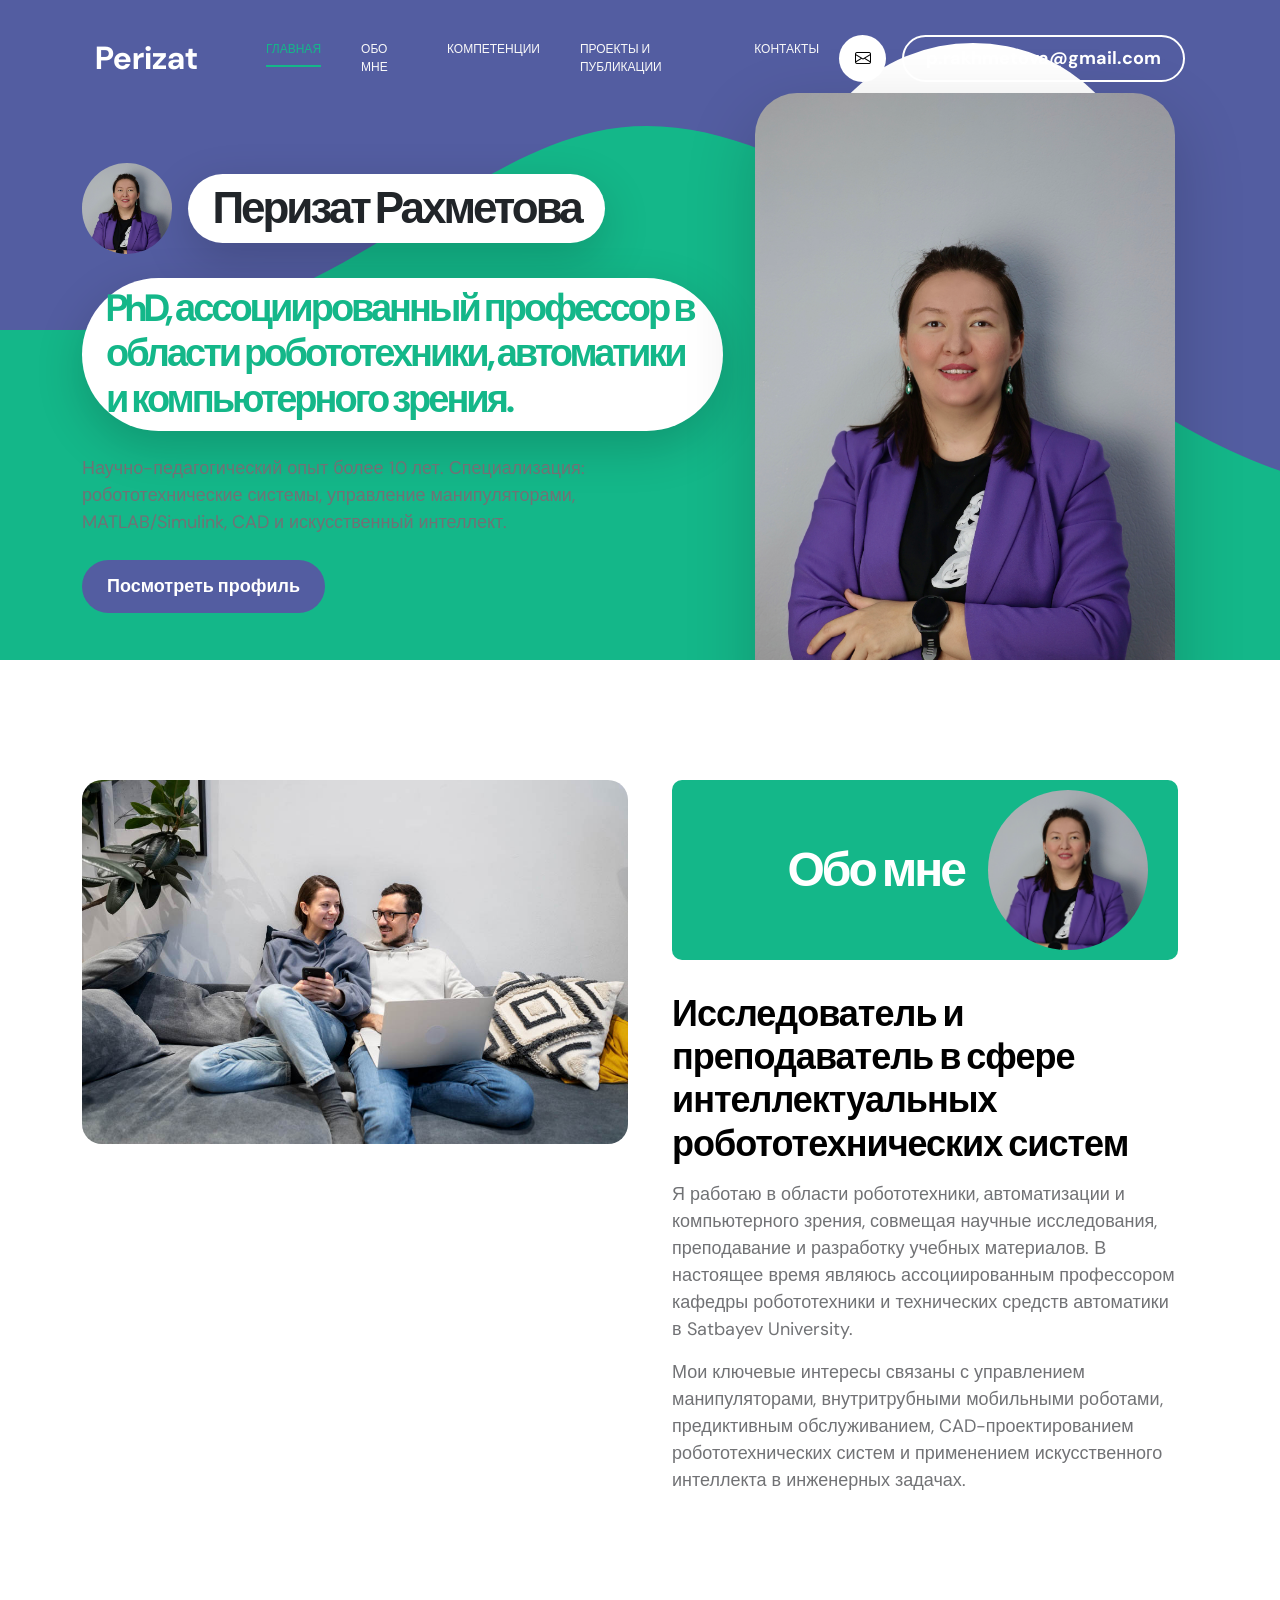
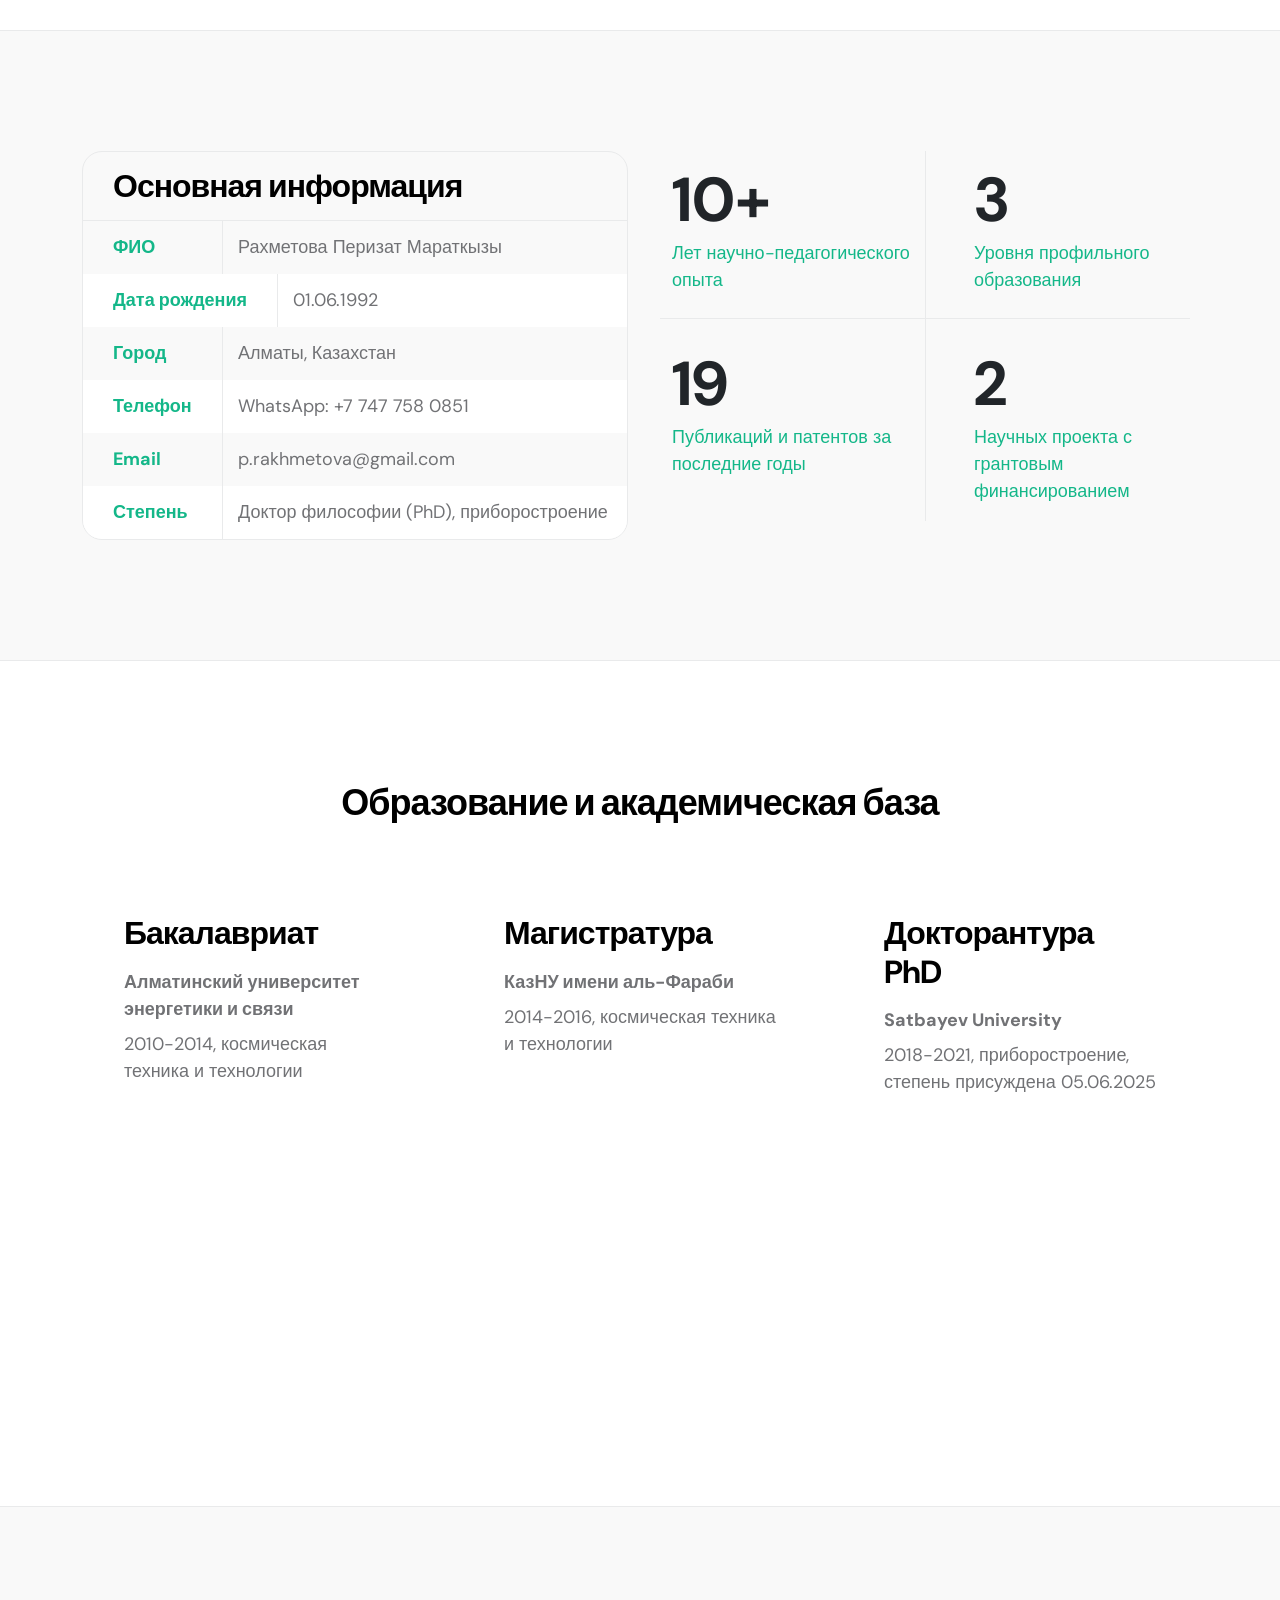
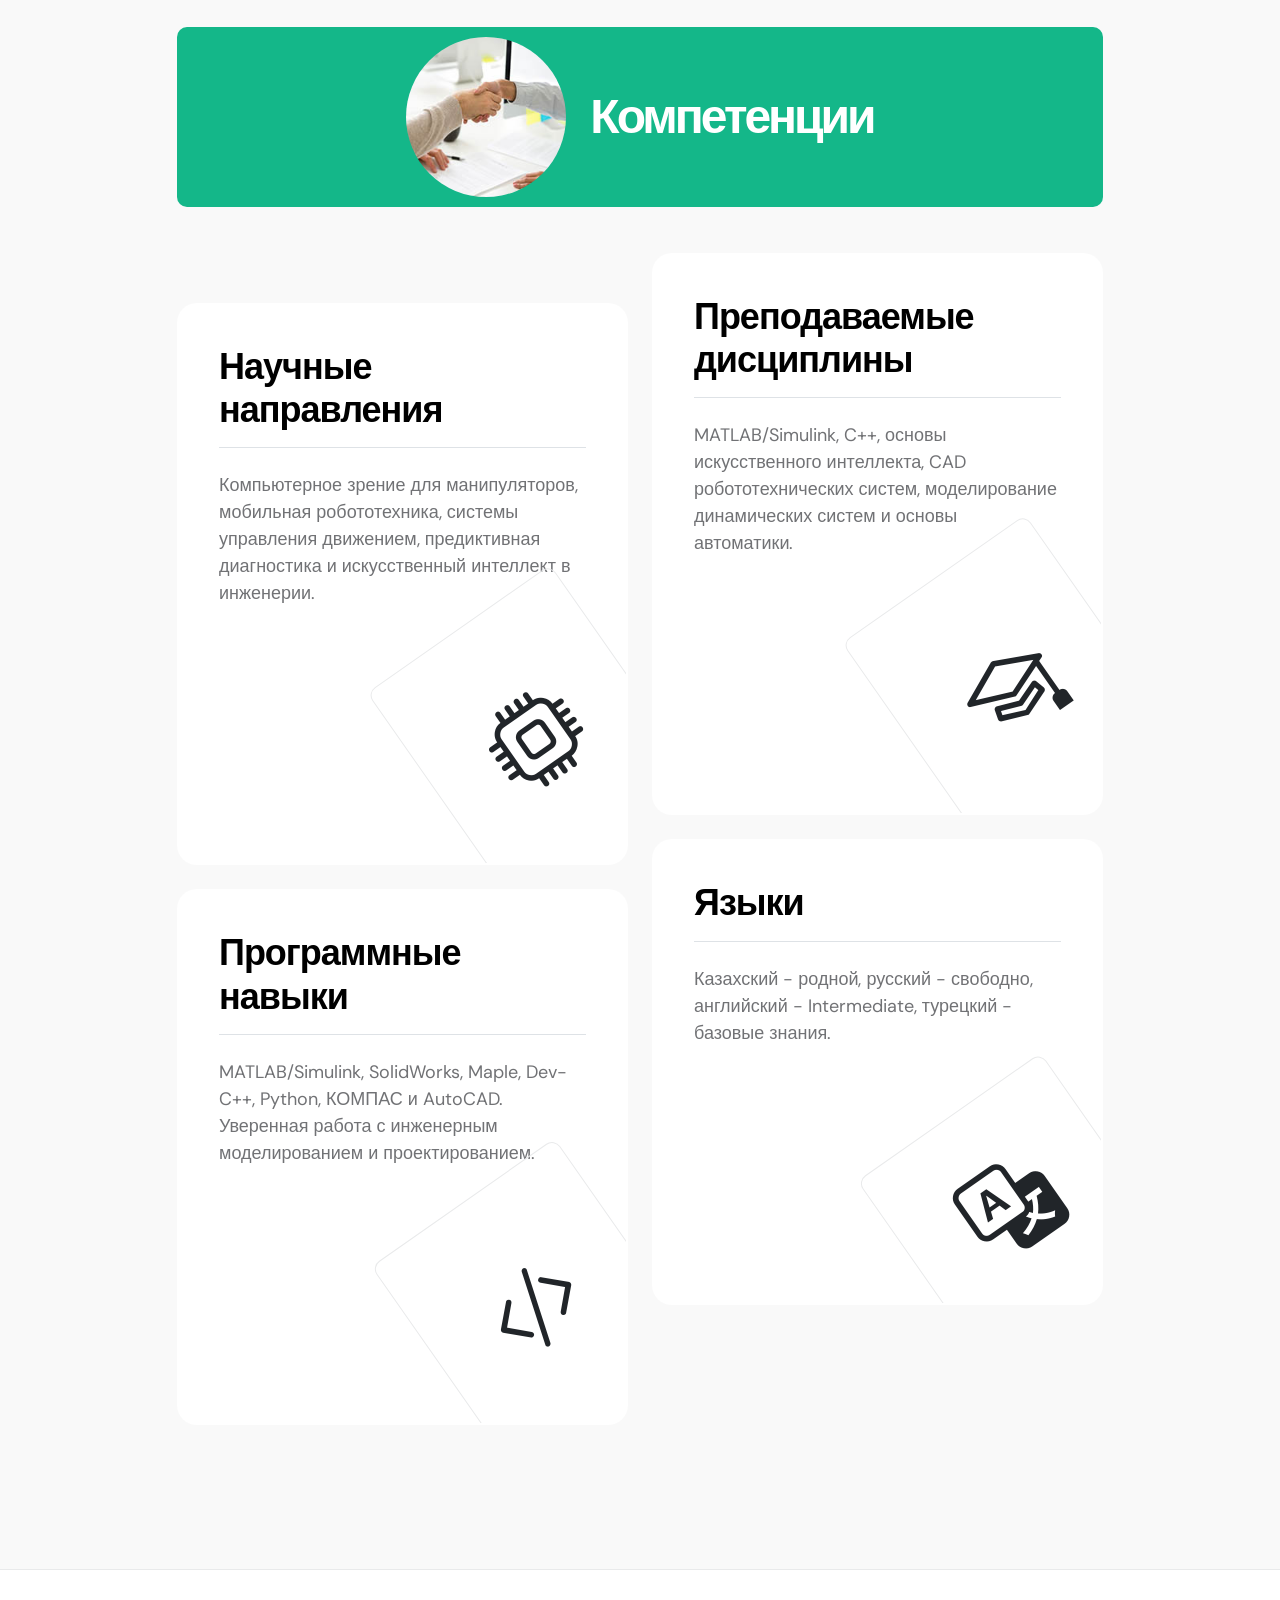
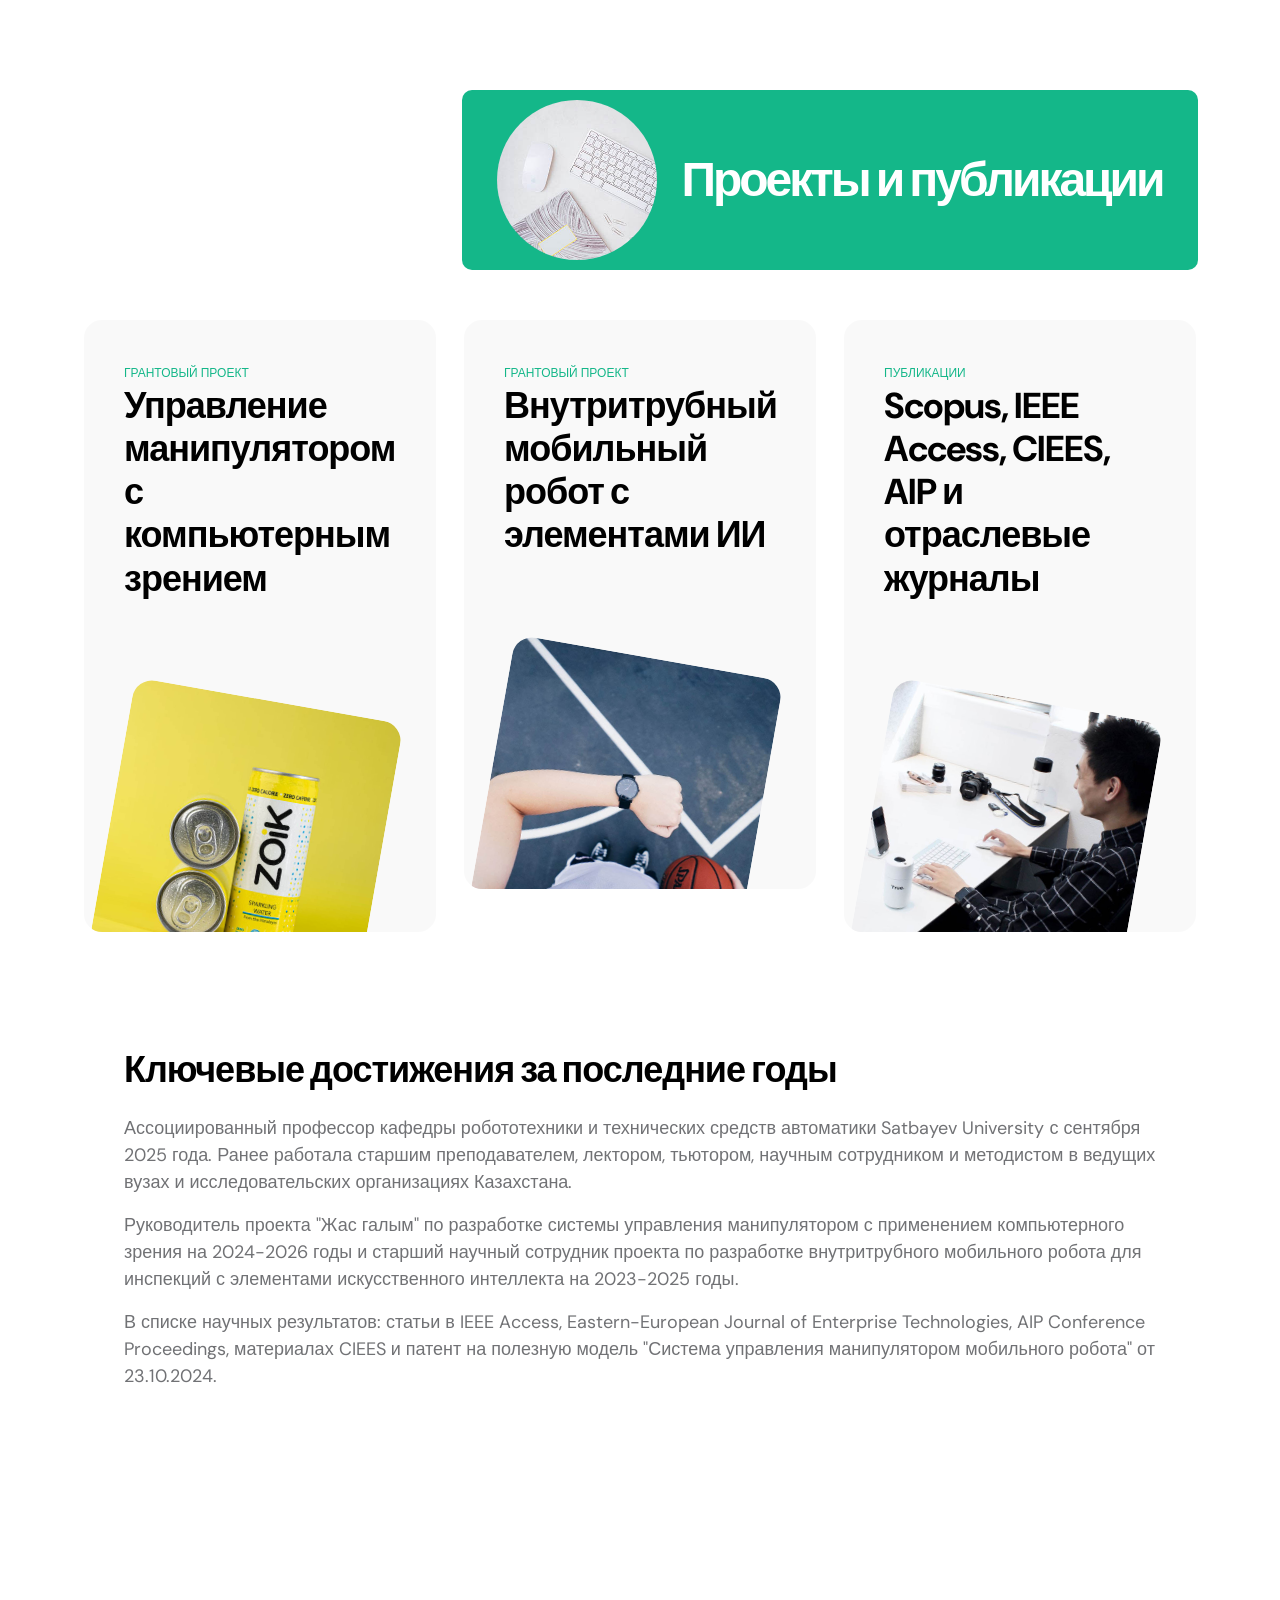
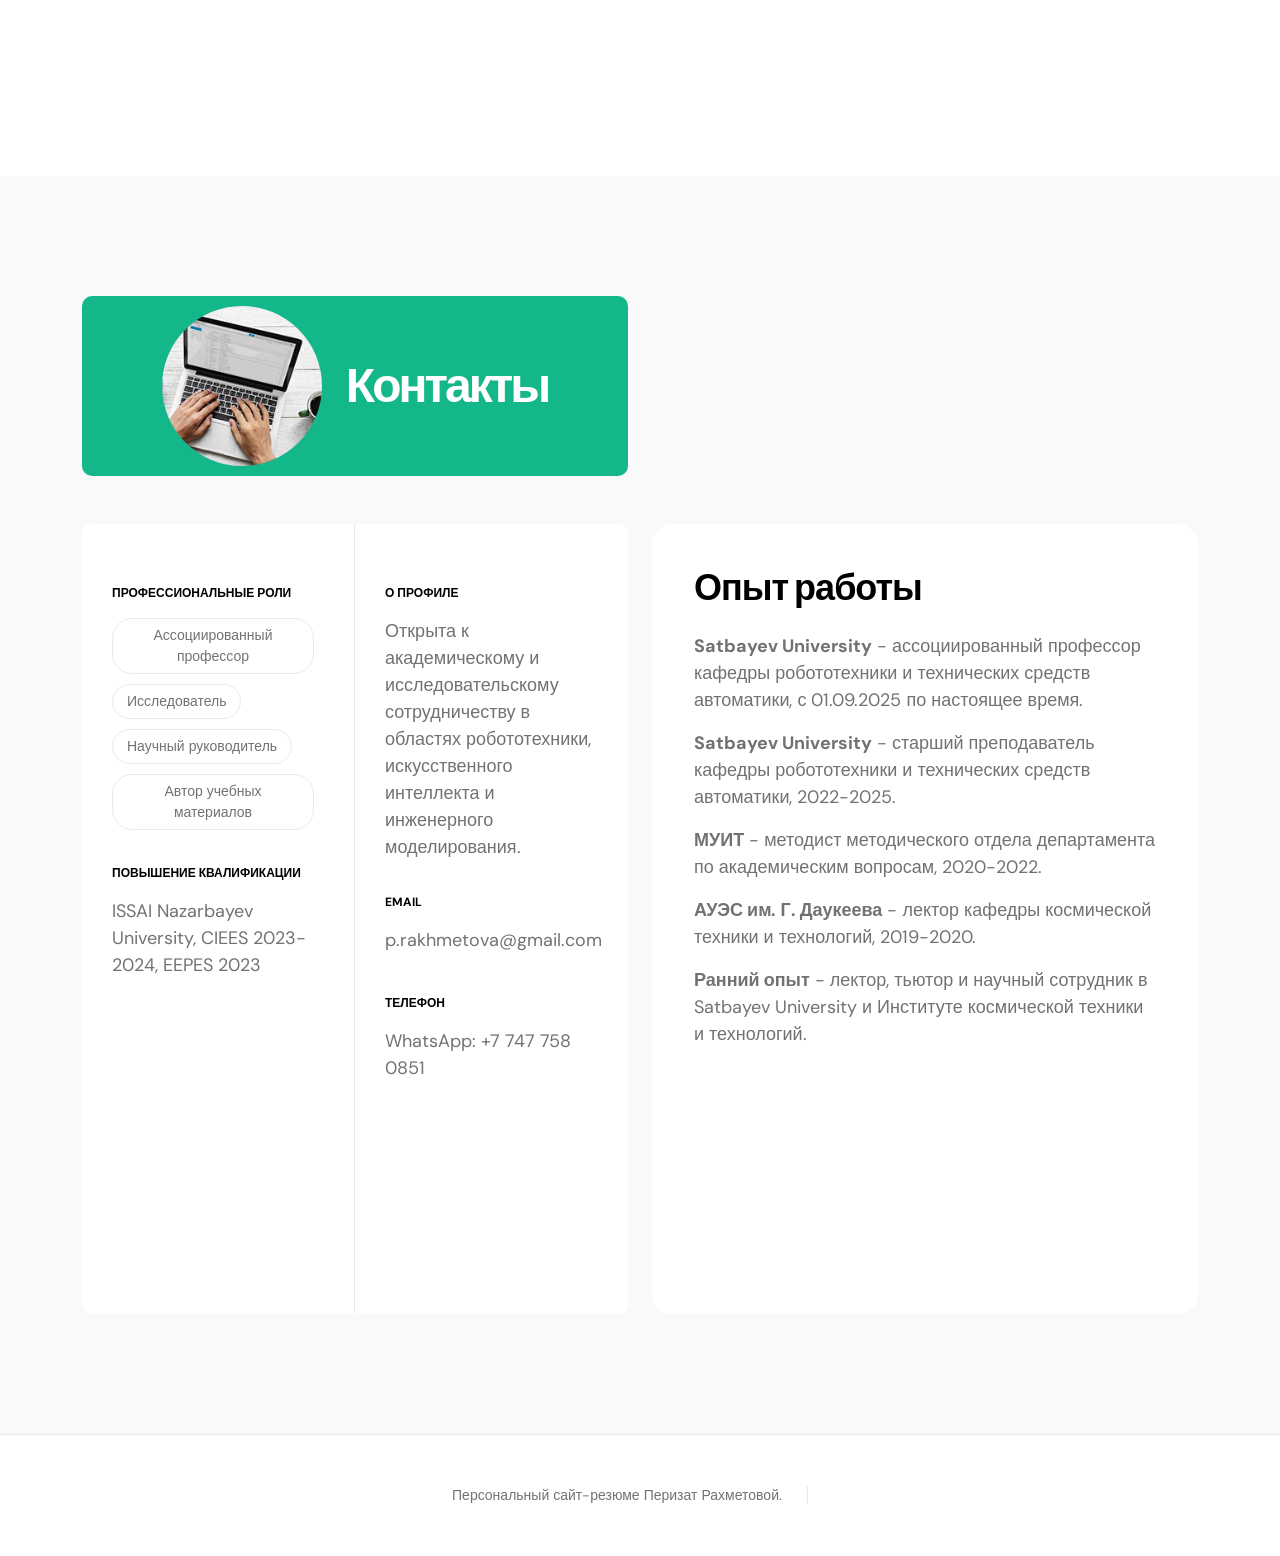
==== index.html @ 493598cb "Add profile photo and WhatsApp contact link" ====
<!doctype html>
<html lang="ru">
    <head>
        <meta charset="utf-8">
        <meta name="viewport" content="width=device-width, initial-scale=1">

        <meta name="description" content="Персональный сайт-резюме Перизат Мараткызы Рахметовой, PhD, ассоциированного профессора в области робототехники, автоматизации и компьютерного зрения.">
        <meta name="author" content="Perizat Rakhmetova">

        <title>Перизат Рахметова | PhD | Робототехника и автоматизация</title>

        <link rel="preconnect" href="https://fonts.googleapis.com">
        <link rel="preconnect" href="https://fonts.gstatic.com" crossorigin>
        <link href="https://fonts.googleapis.com/css2?family=DM+Sans:wght@400;500;700&display=swap" rel="stylesheet">

        <link href="css/bootstrap.min.css" rel="stylesheet">
        <link href="css/bootstrap-icons.css" rel="stylesheet">
        <link href="css/magnific-popup.css" rel="stylesheet">
        <link href="css/templatemo-first-portfolio-style.css" rel="stylesheet">
    </head>

    <body>

        <section class="preloader">
            <div class="spinner">
                <span class="spinner-rotate"></span>
            </div>
        </section>

        <nav class="navbar navbar-expand-lg">
            <div class="container">
                <button class="navbar-toggler" type="button" data-bs-toggle="collapse" data-bs-target="#navbarNav" aria-controls="navbarNav" aria-expanded="false" aria-label="Переключить навигацию">
                    <span class="navbar-toggler-icon"></span>
                </button>

                <a href="index.html" class="navbar-brand mx-auto mx-lg-0">Perizat</a>

                <div class="d-flex align-items-center d-lg-none">
                    <i class="navbar-icon bi-envelope me-3"></i>
                    <a class="custom-btn btn" href="mailto:p.rakhmetova@gmail.com">
                        Написать
                    </a>
                </div>

                <div class="collapse navbar-collapse" id="navbarNav">
                    <ul class="navbar-nav ms-lg-5">
                        <li class="nav-item">
                            <a class="nav-link click-scroll" href="#section_1">Главная</a>
                        </li>

                        <li class="nav-item">
                            <a class="nav-link click-scroll" href="#section_2">Обо мне</a>
                        </li>

                        <li class="nav-item">
                            <a class="nav-link click-scroll" href="#section_3">Компетенции</a>
                        </li>

                        <li class="nav-item">
                            <a class="nav-link click-scroll" href="#section_4">Проекты и публикации</a>
                        </li>

                        <li class="nav-item">
                            <a class="nav-link click-scroll" href="#section_5">Контакты</a>
                        </li>
                    </ul>

                    <div class="d-lg-flex align-items-center d-none ms-auto">
                        <i class="navbar-icon bi-envelope me-3"></i>
                        <a class="custom-btn btn" href="mailto:p.rakhmetova@gmail.com">
                            p.rakhmetova@gmail.com
                        </a>
                    </div>
                </div>
            </div>
        </nav>

        <main>
            <section class="hero d-flex justify-content-center align-items-center" id="section_1">
                <div class="container">
                    <div class="row">
                        <div class="col-lg-7 col-12">
                            <div class="hero-text">
                                <div class="hero-title-wrap d-flex align-items-center mb-4">
                                    <img src="images/perizat-rakhmetova.jpeg" class="avatar-image avatar-image-large img-fluid" alt="Перизат Рахметова">

                                    <h1 class="hero-title ms-3 mb-0">Перизат Рахметова</h1>
                                </div>

                                <h2 class="mb-4">PhD, ассоциированный профессор в области робототехники, автоматики и компьютерного зрения.</h2>
                                <p class="mb-4">Научно-педагогический опыт более 10 лет. Специализация: робототехнические системы, управление манипуляторами, MATLAB/Simulink, CAD и искусственный интеллект.</p>
                                <p class="mb-4">
                                    <a class="custom-btn btn custom-link" href="#section_2">Посмотреть профиль</a>
                                </p>
                            </div>
                        </div>

                        <div class="col-lg-5 col-12 position-relative">
                            <div class="hero-image-wrap"></div>
                            <img src="images/perizat-rakhmetova.jpeg" class="hero-image profile-hero-image img-fluid" alt="Перизат Рахметова">
                        </div>
                    </div>
                </div>

                <svg xmlns="http://www.w3.org/2000/svg" viewBox="0 0 1440 320"><path fill="#535da1" fill-opacity="1" d="M0,160L24,160C48,160,96,160,144,138.7C192,117,240,75,288,64C336,53,384,75,432,106.7C480,139,528,181,576,208C624,235,672,245,720,240C768,235,816,213,864,186.7C912,160,960,128,1008,133.3C1056,139,1104,181,1152,202.7C1200,224,1248,224,1296,197.3C1344,171,1392,117,1416,90.7L1440,64L1440,0L1416,0C1392,0,1344,0,1296,0C1248,0,1200,0,1152,0C1104,0,1056,0,1008,0C960,0,912,0,864,0C816,0,768,0,720,0C672,0,624,0,576,0C528,0,480,0,432,0C384,0,336,0,288,0C240,0,192,0,144,0C96,0,48,0,24,0L0,0Z"></path></svg>
            </section>

            <section class="about section-padding" id="section_2">
                <div class="container">
                    <div class="row">
                        <div class="col-lg-6 col-12">
                            <img src="images/couple-working-from-home-together-sofa.jpg" class="about-image img-fluid" alt="Научная и преподавательская деятельность">
                        </div>

                        <div class="col-lg-6 col-12 mt-5 mt-lg-0">
                            <div class="about-thumb">
                                <div class="section-title-wrap d-flex justify-content-end align-items-center mb-4">
                                    <h2 class="text-white me-4 mb-0">Обо мне</h2>

                                    <img src="images/perizat-rakhmetova.jpeg" class="avatar-image img-fluid" alt="Профиль Перизат Рахметовой">
                                </div>

                                <h3 class="pt-2 mb-3">Исследователь и преподаватель в сфере интеллектуальных робототехнических систем</h3>

                                <p>Я работаю в области робототехники, автоматизации и компьютерного зрения, совмещая научные исследования, преподавание и разработку учебных материалов. В настоящее время являюсь ассоциированным профессором кафедры робототехники и технических средств автоматики в Satbayev University.</p>

                                <p>Мои ключевые интересы связаны с управлением манипуляторами, внутритрубными мобильными роботами, предиктивным обслуживанием, CAD-проектированием робототехнических систем и применением искусственного интеллекта в инженерных задачах.</p>
                            </div>
                        </div>
                    </div>
                </div>
            </section>

            <section class="featured section-padding">
                <div class="container">
                    <div class="row">
                        <div class="col-lg-6 col-12">
                            <div class="profile-thumb">
                                <div class="profile-title">
                                    <h4 class="mb-0">Основная информация</h4>
                                </div>

                                <div class="profile-body">
                                    <p>
                                        <span class="profile-small-title">ФИО</span>
                                        <span>Рахметова Перизат Мараткызы</span>
                                    </p>

                                    <p>
                                        <span class="profile-small-title">Дата рождения</span>
                                        <span>01.06.1992</span>
                                    </p>

                                    <p>
                                        <span class="profile-small-title">Город</span>
                                        <span>Алматы, Казахстан</span>
                                    </p>

                                    <p>
                                        <span class="profile-small-title">Телефон</span>
                                        <span><a href="https://wa.me/77477580851" target="_blank" rel="noopener">WhatsApp: +7 747 758 0851</a></span>
                                    </p>

                                    <p>
                                        <span class="profile-small-title">Email</span>
                                        <span><a href="mailto:p.rakhmetova@gmail.com">p.rakhmetova@gmail.com</a></span>
                                    </p>

                                    <p>
                                        <span class="profile-small-title">Степень</span>
                                        <span>Доктор философии (PhD), приборостроение</span>
                                    </p>
                                </div>
                            </div>
                        </div>

                        <div class="col-lg-6 col-12 mt-5 mt-lg-0">
                            <div class="about-thumb">
                                <div class="row">
                                    <div class="col-lg-6 col-6 featured-border-bottom py-2">
                                        <strong class="featured-numbers">10+</strong>
                                        <p class="featured-text">Лет научно-педагогического опыта</p>
                                    </div>

                                    <div class="col-lg-6 col-6 featured-border-start featured-border-bottom ps-5 py-2">
                                        <strong class="featured-numbers">3</strong>
                                        <p class="featured-text">Уровня профильного образования</p>
                                    </div>

                                    <div class="col-lg-6 col-6 pt-4">
                                        <strong class="featured-numbers">19</strong>
                                        <p class="featured-text">Публикаций и патентов за последние годы</p>
                                    </div>

                                    <div class="col-lg-6 col-6 featured-border-start ps-5 pt-4">
                                        <strong class="featured-numbers">2</strong>
                                        <p class="featured-text">Научных проекта с грантовым финансированием</p>
                                    </div>
                                </div>
                            </div>
                        </div>
                    </div>
                </div>
            </section>

            <section class="clients section-padding">
                <div class="container">
                    <div class="row">
                        <div class="col-lg-12 col-12">
                            <h3 class="text-center mb-5">Образование и академическая база</h3>
                        </div>

                        <div class="col-lg-4 col-md-6 col-12 mb-4">
                            <div class="services-thumb h-100">
                                <h4 class="mb-3">Бакалавриат</h4>
                                <p class="mb-2"><strong>Алматинский университет энергетики и связи</strong></p>
                                <p class="mb-0">2010-2014, космическая техника и технологии</p>
                            </div>
                        </div>

                        <div class="col-lg-4 col-md-6 col-12 mb-4">
                            <div class="services-thumb h-100">
                                <h4 class="mb-3">Магистратура</h4>
                                <p class="mb-2"><strong>КазНУ имени аль-Фараби</strong></p>
                                <p class="mb-0">2014-2016, космическая техника и технологии</p>
                            </div>
                        </div>

                        <div class="col-lg-4 col-md-6 col-12 mb-4">
                            <div class="services-thumb h-100">
                                <h4 class="mb-3">Докторантура PhD</h4>
                                <p class="mb-2"><strong>Satbayev University</strong></p>
                                <p class="mb-0">2018-2021, приборостроение, степень присуждена 05.06.2025</p>
                            </div>
                        </div>
                    </div>
                </div>
            </section>

            <section class="services section-padding" id="section_3">
                <div class="container">
                    <div class="row">
                        <div class="col-lg-10 col-12 mx-auto">
                            <div class="section-title-wrap d-flex justify-content-center align-items-center mb-5">
                                <img src="images/handshake-man-woman-after-signing-business-contract-closeup.jpg" class="avatar-image img-fluid" alt="Компетенции">

                                <h2 class="text-white ms-4 mb-0">Компетенции</h2>
                            </div>

                            <div class="row pt-lg-5">
                                <div class="col-lg-6 col-12">
                                    <div class="services-thumb">
                                        <div class="d-flex flex-wrap align-items-center border-bottom mb-4 pb-3">
                                            <h3 class="mb-0">Научные направления</h3>

                                            <div class="services-icon-wrap d-flex justify-content-center align-items-center ms-auto">
                                                <i class="services-icon bi-cpu"></i>
                                            </div>
                                        </div>

                                        <p>Компьютерное зрение для манипуляторов, мобильная робототехника, системы управления движением, предиктивная диагностика и искусственный интеллект в инженерии.</p>
                                    </div>
                                </div>

                                <div class="col-lg-6 col-12">
                                    <div class="services-thumb services-thumb-up">
                                        <div class="d-flex flex-wrap align-items-center border-bottom mb-4 pb-3">
                                            <h3 class="mb-0">Преподаваемые дисциплины</h3>

                                            <div class="services-icon-wrap d-flex justify-content-center align-items-center ms-auto">
                                                <i class="services-icon bi-mortarboard"></i>
                                            </div>
                                        </div>

                                        <p>MATLAB/Simulink, C++, основы искусственного интеллекта, CAD робототехнических систем, моделирование динамических систем и основы автоматики.</p>
                                    </div>
                                </div>

                                <div class="col-lg-6 col-12">
                                    <div class="services-thumb">
                                        <div class="d-flex flex-wrap align-items-center border-bottom mb-4 pb-3">
                                            <h3 class="mb-0">Программные навыки</h3>

                                            <div class="services-icon-wrap d-flex justify-content-center align-items-center ms-auto">
                                                <i class="services-icon bi-code-slash"></i>
                                            </div>
                                        </div>

                                        <p>MATLAB/Simulink, SolidWorks, Maple, Dev-C++, Python, КОМПАС и AutoCAD. Уверенная работа с инженерным моделированием и проектированием.</p>
                                    </div>
                                </div>

                                <div class="col-lg-6 col-12">
                                    <div class="services-thumb services-thumb-up">
                                        <div class="d-flex flex-wrap align-items-center border-bottom mb-4 pb-3">
                                            <h3 class="mb-0">Языки</h3>

                                            <div class="services-icon-wrap d-flex justify-content-center align-items-center ms-auto">
                                                <i class="services-icon bi-translate"></i>
                                            </div>
                                        </div>

                                        <p>Казахский - родной, русский - свободно, английский - Intermediate, турецкий - базовые знания.</p>
                                    </div>
                                </div>
                            </div>
                        </div>
                    </div>
                </div>
            </section>

            <section class="projects section-padding" id="section_4">
                <div class="container">
                    <div class="row">
                        <div class="col-lg-8 col-md-8 col-12 ms-auto">
                            <div class="section-title-wrap d-flex justify-content-center align-items-center mb-4">
                                <img src="images/white-desk-work-study-aesthetics.jpg" class="avatar-image img-fluid" alt="Научные проекты">

                                <h2 class="text-white ms-4 mb-0">Проекты и публикации</h2>
                            </div>
                        </div>

                        <div class="clearfix"></div>

                        <div class="col-lg-4 col-md-6 col-12">
                            <div class="projects-thumb">
                                <div class="projects-info">
                                    <small class="projects-tag">Грантовый проект</small>
                                    <h3 class="projects-title">Управление манипулятором с компьютерным зрением</h3>
                                </div>

                                <a href="images/projects/nikhil-KO4io-eCAXA-unsplash.jpg" class="popup-image">
                                    <img src="images/projects/nikhil-KO4io-eCAXA-unsplash.jpg" class="projects-image img-fluid" alt="Манипулятор и компьютерное зрение">
                                </a>
                            </div>
                        </div>

                        <div class="col-lg-4 col-md-6 col-12">
                            <div class="projects-thumb">
                                <div class="projects-info">
                                    <small class="projects-tag">Грантовый проект</small>
                                    <h3 class="projects-title">Внутритрубный мобильный робот с элементами ИИ</h3>
                                </div>

                                <a href="images/projects/the-5th-IQYR7N67dhM-unsplash.jpg" class="popup-image">
                                    <img src="images/projects/the-5th-IQYR7N67dhM-unsplash.jpg" class="projects-image img-fluid" alt="Инспекционный робот">
                                </a>
                            </div>
                        </div>

                        <div class="col-lg-4 col-md-6 col-12">
                            <div class="projects-thumb">
                                <div class="projects-info">
                                    <small class="projects-tag">Публикации</small>
                                    <h3 class="projects-title">Scopus, IEEE Access, CIEES, AIP и отраслевые журналы</h3>
                                </div>

                                <a href="images/projects/true-agency-9Bjog5FZ-oc-unsplash.jpg" class="popup-image">
                                    <img src="images/projects/true-agency-9Bjog5FZ-oc-unsplash.jpg" class="projects-image img-fluid" alt="Научные публикации">
                                </a>
                            </div>
                        </div>

                        <div class="col-lg-12 col-12 mt-5">
                            <div class="services-thumb">
                                <h3 class="mb-4">Ключевые достижения за последние годы</h3>
                                <p class="mb-3">Ассоциированный профессор кафедры робототехники и технических средств автоматики Satbayev University с сентября 2025 года. Ранее работала старшим преподавателем, лектором, тьютором, научным сотрудником и методистом в ведущих вузах и исследовательских организациях Казахстана.</p>
                                <p class="mb-3">Руководитель проекта "Жас галым" по разработке системы управления манипулятором с применением компьютерного зрения на 2024-2026 годы и старший научный сотрудник проекта по разработке внутритрубного мобильного робота для инспекций с элементами искусственного интеллекта на 2023-2025 годы.</p>
                                <p class="mb-0">В списке научных результатов: статьи в IEEE Access, Eastern-European Journal of Enterprise Technologies, AIP Conference Proceedings, материалах CIEES и патент на полезную модель "Система управления манипулятором мобильного робота" от 23.10.2024.</p>
                            </div>
                        </div>
                    </div>
                </div>
            </section>

            <section class="contact section-padding" id="section_5">
                <div class="container">
                    <div class="row">
                        <div class="col-lg-6 col-md-8 col-12">
                            <div class="section-title-wrap d-flex justify-content-center align-items-center mb-5">
                                <img src="images/aerial-view-man-using-computer-laptop-wooden-table.jpg" class="avatar-image img-fluid" alt="Контакты">

                                <h2 class="text-white ms-4 mb-0">Контакты</h2>
                            </div>
                        </div>

                        <div class="clearfix"></div>

                        <div class="col-lg-3 col-md-6 col-12 pe-lg-0">
                            <div class="contact-info contact-info-border-start d-flex flex-column">
                                <strong class="site-footer-title d-block mb-3">Профессиональные роли</strong>

                                <ul class="footer-menu">
                                    <li class="footer-menu-item"><span class="footer-menu-link">Ассоциированный профессор</span></li>
                                    <li class="footer-menu-item"><span class="footer-menu-link">Исследователь</span></li>
                                    <li class="footer-menu-item"><span class="footer-menu-link">Научный руководитель</span></li>
                                    <li class="footer-menu-item"><span class="footer-menu-link">Автор учебных материалов</span></li>
                                </ul>

                                <strong class="site-footer-title d-block mt-4 mb-3">Повышение квалификации</strong>

                                <p class="mb-0">ISSAI Nazarbayev University, CIEES 2023-2024, EEPES 2023</p>
                            </div>
                        </div>

                        <div class="col-lg-3 col-md-6 col-12 ps-lg-0">
                            <div class="contact-info d-flex flex-column">
                                <strong class="site-footer-title d-block mb-3">О профиле</strong>

                                <p class="mb-2">Открыта к академическому и исследовательскому сотрудничеству в областях робототехники, искусственного интеллекта и инженерного моделирования.</p>

                                <strong class="site-footer-title d-block mt-4 mb-3">Email</strong>

                                <p>
                                    <a href="mailto:p.rakhmetova@gmail.com">
                                        p.rakhmetova@gmail.com
                                    </a>
                                </p>

                                <strong class="site-footer-title d-block mt-4 mb-3">Телефон</strong>

                                <p class="mb-0">
                                    <a href="https://wa.me/77477580851" target="_blank" rel="noopener">
                                        WhatsApp: +7 747 758 0851
                                    </a>
                                </p>
                            </div>
                        </div>

                        <div class="col-lg-6 col-12 mt-5 mt-lg-0">
                            <div class="services-thumb h-100">
                                <h3 class="mb-4">Опыт работы</h3>
                                <p class="mb-3"><strong>Satbayev University</strong> - ассоциированный профессор кафедры робототехники и технических средств автоматики, с 01.09.2025 по настоящее время.</p>
                                <p class="mb-3"><strong>Satbayev University</strong> - старший преподаватель кафедры робототехники и технических средств автоматики, 2022-2025.</p>
                                <p class="mb-3"><strong>МУИТ</strong> - методист методического отдела департамента по академическим вопросам, 2020-2022.</p>
                                <p class="mb-3"><strong>АУЭС им. Г. Даукеева</strong> - лектор кафедры космической техники и технологий, 2019-2020.</p>
                                <p class="mb-0"><strong>Ранний опыт</strong> - лектор, тьютор и научный сотрудник в Satbayev University и Институте космической техники и технологий.</p>
                            </div>
                        </div>
                    </div>
                </div>
            </section>
        </main>

        <footer class="site-footer">
            <div class="container">
                <div class="row">
                    <div class="col-lg-12 col-12">
                        <div class="copyright-text-wrap">
                            <p class="mb-0">
                                <span class="copyright-text">Персональный сайт-резюме Перизат Рахметовой.</span>
                            </p>
                        </div>
                    </div>
                </div>
            </div>
        </footer>

        <script src="js/jquery.min.js"></script>
        <script src="js/bootstrap.min.js"></script>
        <script src="js/jquery.sticky.js"></script>
        <script src="js/click-scroll.js"></script>
        <script src="js/jquery.magnific-popup.min.js"></script>
        <script src="js/magnific-popup-options.js"></script>
        <script src="js/custom.js"></script>

    </body>
</html>
---- css/templatemo-first-portfolio-style.css ----
/*

TemplateMo 578 First Portfolio

https://templatemo.com/tm-578-first-portfolio

*/


/*---------------------------------------
  CUSTOM PROPERTIES ( VARIABLES )             
-----------------------------------------*/
:root {
  --white-color:                  #ffffff;
  --primary-color:                #535da1;
  --secondary-color:              #14B789;
  --section-bg-color:             #f9f9f9;
  --dark-color:                   #000000;
  --p-color:                      #717275;
  --border-color:                 #e9eaeb;
  --featured-border-color:        #727aab;

  --body-font-family:             'DM Sans', sans-serif;

  --h1-font-size:                 62px;
  --h2-font-size:                 48px;
  --h3-font-size:                 36px;
  --h4-font-size:                 32px;
  --h5-font-size:                 24px;
  --h6-font-size:                 22px;
  --p-font-size:                  18px;
  --menu-font-size:               12px;
  --copyright-font-size:          14px;

  --border-radius-large:          100px;
  --border-radius-medium:         20px;
  --border-radius-small:          10px;

  --font-weight-normal:           400;
  --font-weight-medium:           500;
  --font-weight-bold:             700;
}

body {
    background: var(--white-color);
    font-family: var(--body-font-family); 
}


/*---------------------------------------
  TYPOGRAPHY               
-----------------------------------------*/

h2,
h3,
h4,
h5,
h6 {
  color: var(--dark-color);
}

h1,
h2,
h3,
h4,
h5,
h6 {
  font-weight: var(--font-weight-bold);
  letter-spacing: -1px;
}

h1 {
  font-size: var(--h1-font-size);
  letter-spacing: -3px;
}

h2 {
  font-size: var(--h2-font-size);
  color: var(--secondary-color);
  letter-spacing: -3px;
}

h3 {
  font-size: var(--h3-font-size);
}

h4 {
  font-size: var(--h4-font-size);
}

h5 {
  font-size: var(--h5-font-size);
  line-height: normal;
}

h6 {
  font-size: var(--h6-font-size);
}

p {
  color: var(--p-color);
  font-size: var(--p-font-size);
  font-weight: var(--font-weight-normal);
}

ul li {
  color: var(--p-color);
  font-size: var(--p-font-size);
  font-weight: var(--font-weight-normal);
}

a, 
button {
  touch-action: manipulation;
  transition: all 0.3s;
}

a {
  color: var(--p-color);
  text-decoration: none;
}

a:hover {
  color: var(--secondary-color);
}

::selection {
  background: var(--secondary-color);
  color: var(--white-color);
}

::-moz-selection {
  background: var(--secondary-color);
  color: var(--white-color);
}

.section-padding {
  padding-top: 120px;
  padding-bottom: 120px;
}

b,
strong {
  font-weight: var(--font-weight-bold);
}

.section-title-wrap {
  background: var(--secondary-color);
  border-radius: var(--border-radius-small);
  padding: 10px 30px;
}


/*---------------------------------------
  AVATAR IMAGE               
-----------------------------------------*/
.avatar-image {
  border-radius: var(--border-radius-large);
  width: 160px;
  height: 160px;
  object-fit: cover;
}

.avatar-image-large {
  width: 90.4px;
  height: 90.4px;
}


/*---------------------------------------
  PRE LOADER               
-----------------------------------------*/
.preloader {
  position: fixed;
  top: 0;
  left: 0;
  width: 100%;
  height: 100%;
  z-index: 99999;
  display: flex;
  flex-flow: row nowrap;
  justify-content: center;
  align-items: center;
  background: none repeat scroll 0 0 var(--white-color);
}

.spinner {
  border: 1px solid transparent;
  border-radius: var(--border-radius-small);
  position: relative;
}

.spinner:before {
  content: '';
  box-sizing: border-box;
  position: absolute;
  top: 50%;
  left: 50%;
  width: 45px;
  height: 45px;
  margin-top: -10px;
  margin-left: -10px;
  border-radius: 50%;
  border: 1px solid var(--border-color);
  border-top-color: var(--white-color);
  animation: spinner .9s linear infinite;
}

@-webkit-@keyframes spinner {
  to {transform: rotate(360deg);
  }
}

@keyframes spinner {
  to {transform: rotate(360deg);}
}


/*---------------------------------------
  CUSTOM ICON               
-----------------------------------------*/
.navbar-icon {
  background: var(--white-color);
  border-radius: var(--border-radius-large);
  color: var(--dark-color);
  width: 47px;
  height: 47px;
  line-height: 47px;
  text-align: center;
}

.is-sticky .navbar-icon {
  background: var(--secondary-color);
  color: var(--white-color);
}

.form-check-icon {
  color: var(--secondary-color);
}


/*---------------------------------------
  CUSTOM BUTTON               
-----------------------------------------*/
.custom-btn,
.navbar .custom-btn {
  font-size: var(--p-font-size);
  font-weight: var(--font-weight-bold);
}

.navbar .custom-btn {
  background: transparent;
  border-width: 2px;
  border-style: solid;
  border-color: var(--white-color);
  color: var(--white-color);
  padding: 8px 22px;
}

.navbar .custom-btn:hover {
  background: var(--white-color);
  border-color: transparent;
  color: var(--secondary-color);
}

.custom-btn {
  background: var(--secondary-color);
  border-radius: var(--border-radius-large);
  color: var(--white-color);
  font-weight: var(--font-weight-bold);
  padding: 12px 24px;
}

.custom-btn:hover {
  background: var(--primary-color);
  box-shadow: 0 1rem 3rem rgba(0,0,0,.175);
  color: var(--white-color);
}

.custom-border-btn {
  background: transparent;
  border: 2px solid var(--border-color);
  color: var(--p-color);
}

.custom-border-btn:hover {
  background: var(--secondary-color);
  border-color: var(--secondary-color);
  color: var(--white-color);
}

.custom-link {
	background-color: var(--primary-color);
}

.custom-link:hover {
	background-color: var(--secondary-color);
}


/*---------------------------------------
  NAVIGATION              
-----------------------------------------*/
.sticky-wrapper {
  position: relative;
  z-index: 222;
  height: auto !important;
}

.is-sticky,
.is-sticky .navbar .container {
  background: var(--white-color);
  box-shadow: 0 1rem 3rem rgb(0 0 0 / 18%);
}

.is-sticky .navbar-brand,
.is-sticky .navbar-brand:hover {
  color: var(--dark-color);
}

.is-sticky .navbar-nav .nav-link {
  color: var(--p-color);
}

.is-sticky .navbar .custom-btn {
  border-color: var(--secondary-color);
  color: var(--secondary-color);
}

.is-sticky .navbar .custom-btn:hover {
  background: var(--secondary-color);
  color: var(--white-color);
}

.navbar {
  background: transparent;
  position: absolute;
  z-index: 9;
  right: 0;
  left: 0;
  transition: all 0.3s;
  padding-top: 15px;
  padding-bottom: 0;
}

.navbar .container {
  border-radius: var(--border-radius-small);
  padding: 10px 25px;
}

.navbar-brand {
  font-size: var(--h4-font-size);
  font-weight: var(--font-weight-bold);
}

.navbar-brand,
.navbar-brand:hover {
  color: var(--white-color);
}

.navbar-expand-lg .navbar-nav .nav-link {
  padding-right: 0;
  padding-left: 0;
  margin-right: 20px;
  margin-left: 20px;
}

.navbar-nav .nav-link {
  display: inline-block;
  color: var(--section-bg-color);
  font-size: var(--menu-font-size);
  font-weight: var(--font-weight-medium);
  text-transform: uppercase;
  position: relative;
  padding-top: 15px;
  padding-bottom: 15px;
}

.navbar-nav .nav-link::after {
  content: "";
  background: transparent;
  position: absolute;
  bottom: 6px;
  right: 0;
  left: 0;
  width: 100%;
  height: 2px;
}

.navbar-nav .nav-link.active::after, 
.navbar-nav .nav-link:hover::after {
  background: var(--secondary-color);
}

.navbar-nav .nav-link.active, 
.navbar-nav .nav-link:hover {
  color: var(--secondary-color);
}

.navbar-toggler {
  border: 0;
  padding: 0;
  cursor: pointer;
  margin: 0;
  width: 30px;
  height: 35px;
  outline: none;
}

.navbar-toggler:focus {
  outline: none;
  box-shadow: none;
}

.navbar-toggler[aria-expanded="true"] .navbar-toggler-icon {
  background: transparent;
}

.navbar-toggler[aria-expanded="true"] .navbar-toggler-icon:before,
.navbar-toggler[aria-expanded="true"] .navbar-toggler-icon:after {
  transition: top 300ms 50ms ease, -webkit-transform 300ms 350ms ease;
  transition: top 300ms 50ms ease, transform 300ms 350ms ease;
  transition: top 300ms 50ms ease, transform 300ms 350ms ease, -webkit-transform 300ms 350ms ease;
  top: 0;
}

.navbar-toggler[aria-expanded="true"] .navbar-toggler-icon:before {
  transform: rotate(45deg);
}

.navbar-toggler[aria-expanded="true"] .navbar-toggler-icon:after {
  transform: rotate(-45deg);
}

.navbar-toggler .navbar-toggler-icon {
  background: var(--white-color);
  transition: background 10ms 300ms ease;
  display: block;
  width: 30px;
  height: 2px;
  position: relative;
}

.navbar-toggler .navbar-toggler-icon:before,
.navbar-toggler .navbar-toggler-icon:after {
  transition: top 300ms 350ms ease, -webkit-transform 300ms 50ms ease;
  transition: top 300ms 350ms ease, transform 300ms 50ms ease;
  transition: top 300ms 350ms ease, transform 300ms 50ms ease, -webkit-transform 300ms 50ms ease;
  position: absolute;
  right: 0;
  left: 0;
  background: var(--white-color);
  width: 30px;
  height: 2px;
  content: '';
}

.navbar-toggler .navbar-toggler-icon::before {
  top: -8px;
}

.navbar-toggler .navbar-toggler-icon::after {
  top: 8px;
}


/*---------------------------------------
  HERO              
-----------------------------------------*/
.hero {
  background: var(--secondary-color);
  position: relative;
  overflow: hidden;
  padding-top: 330px;
  padding-bottom: 330px;
}

@media  screen and (min-width: 991px) {
  .hero {
    height: 60vh;
  }
}

.hero-title,
.hero h2 {
  background: var(--white-color);
  box-shadow: 0 1rem 3rem rgba(0,0,0,.175);
  border-radius: var(--border-radius-large);
  display: inline-block;
  padding: 8px 24px;
}

.hero-title {
	font-size: 44px;
}

.hero h2 {
	font-size: 38px;
}

.hero-text {
  position: relative;
  z-index: 22;
  top: 70px;
}

.hero-image-wrap {
  background: var(--white-color);
  border-radius: 100%;
  width: 350px;
  height: 350px;
  position: absolute;
  z-index: 22;
  top: -50px;
  right: 0;
  left: 0;
  margin: auto;
  pointer-events: none;
}

.hero-image {
  position: absolute;
  z-index: 22;
  top: 0;
  width: 100%;
  min-width: 550px;
}

.profile-hero-image {
  border-radius: 42px;
  box-shadow: 0 24px 70px rgba(0, 0, 0, 0.18);
  max-width: 420px;
  min-width: 360px;
  object-fit: cover;
  right: 35px;
}

.hero svg {
  position: absolute;
  z-index: 2;
  bottom: 0;
  right: 0;
  left: 0;
  overflow: hidden;
  height: 100%;
  pointer-events: none;
}


/*---------------------------------------
  ABOUT              
-----------------------------------------*/
.profile-thumb {
  border: 1px solid var(--border-color);
  border-radius: var(--border-radius-medium);
  position: relative;
  overflow: hidden;
}

.profile-title {
  border-bottom: 1px solid var(--border-color);
  padding: 15px 30px;
}

.profile-small-title {
  border-right: 1px solid var(--border-color);
  color: var(--secondary-color);
  font-weight: var(--font-weight-bold);
  min-width: 140px;
  margin-right: 10px;
  padding: 13px 30px;
  display: inline-block;
}

.profile-body p {
  margin-bottom: 0;
}

.profile-body p:nth-of-type(even) {
  background: var(--white-color);
}

.about-image {
  border-radius: var(--border-radius-medium);
}

.about-thumb {
  padding-right: 20px;
  padding-left: 20px;
}


/*---------------------------------------
  FEATURED              
-----------------------------------------*/
.featured-numbers {
  font-size: var(--h1-font-size);
  line-height: normal;
  display: block;
}

.featured-text {
  color: var(--secondary-color);
}

.featured-border-bottom {
  border-bottom: 1px solid var(--border-color);
}

.featured-border-start {
  border-left: 1px solid var(--border-color);
}


/*---------------------------------------
  CLIENTS              
-----------------------------------------*/

.clients-item-height {
	height: 120px;
}

.clients-image {
  display: block;
  max-width: 100px;
  margin: auto;
  transition: all ease 0.2s;
}

.clients-image:hover {
  transform: scale(1.3);
}


/*---------------------------------------
  SERVICES              
-----------------------------------------*/
.services,
.featured {
  background: var(--section-bg-color);
  border-top: 1px solid var(--border-color);
  border-bottom: 1px solid var(--border-color);
}

.services-thumb {
  background: var(--white-color);
  border: 2px solid transparent;
  border-radius: var(--border-radius-medium);
  position: relative;
  overflow: hidden;
  margin-bottom: 24px;
  padding: 40px 40px 240px 40px;
  transition: all 0.5s;
}

.services-thumb-up {
  position: relative;
  bottom: 50px;
  margin-bottom: -50px;
}

.services-thumb:hover {
  border: 2px solid var(--secondary-color);
  box-shadow: 0 1rem 3rem rgba(0,0,0,.175);
}

.services-thumb:hover .services-icon-wrap {
  background: var(--secondary-color);
  border-color: var(--secondary-color);
  color: var(--white-color);
}

.services-icon-wrap {
  border: 1px solid var(--border-color);
  border-radius: var(--border-radius-small);
  position: absolute;
  bottom: 0;
  right: 0;
  width: 50%;
  height: 55%;
  transform: rotate(-35deg) translateY(55px);
  transition: all ease 0.5s;
}

.services-icon {
  font-size: 90px;
  position: relative;
  bottom: 15px;
}

.services-thumb:hover .services-price-wrap {
  background: var(--secondary-color);
}

.services-thumb:hover .services-price-overlay {
  background: var(--primary-color);
}

.services-price-wrap {
  background: var(--primary-color);
  border-radius: var(--border-radius-medium);
  position: relative;
  overflow: hidden;
  padding: 6px 20px 6px 15px;
  transition: all ease 0.5s;
}

.services-price-text {
  color: var(--white-color);
  font-size: var(--copyright-font-size);
  font-weight: var(--font-weight-bold);
}

.services-price-overlay {
  background: var(--secondary-color);
  border-bottom-left-radius: 100%;
  position: absolute;
  top: 0;
  right: 0;
  width: 20px;
  height: 20px;
  pointer-events: none;
}


/*---------------------------------------
  PROJECTS              
-----------------------------------------*/
.projects-thumb {
  background: var(--section-bg-color);
  border: 2px solid var(--white-color);
  border-radius: var(--border-radius-medium);
  position: relative;
  overflow: hidden;
  margin-top: 24px;
  margin-bottom: 24px;
  padding: 40px;
  transition: all ease 0.5s;
}

.projects-thumb:hover {
  border-color: var(--secondary-color);
}

.projects-thumb:hover .projects-image,
.projects-thumb:focus .projects-image {
  transform: rotate(0) translateY(0);
}

.projects-thumb .popup-image {
  display: block;
  width: 100%;
  height: 100%;
}

.projects-image {
  border-radius: var(--border-radius-medium);
  display: block;
  width: 100%;
  transform: rotate(10deg) translateY(80px);
  transition: all ease 0.5s;
}

.projects-title {
  margin-bottom: 20px;
}

.projects-tag {
  font-size: var(--menu-font-size);
  font-weight: var(--font-weight-medium);
  color: var(--secondary-color);
  text-transform: uppercase;
  margin-bottom: 5px;
}


/*---------------------------------------
  CONTACT              
-----------------------------------------*/
.contact {
  background: var(--section-bg-color);
}

.contact-info {
  background: var(--white-color);
  border-top-right-radius: var(--border-radius-small);
  border-bottom-right-radius: var(--border-radius-small);
  padding: 60px 30px 30px 30px;
  height: 100%;
}

.contact-info-border-start {
  border-right: 1px solid var(--border-color);
  border-radius: var(--border-radius-small) 0 0 var(--border-radius-small);
}

.contact-form {
  margin-left: 10px;
}


/*---------------------------------------
  CUSTOM FORM               
-----------------------------------------*/
.custom-form .form-control {
  background: var(--white-color);
  box-shadow: none;
  border: 2px solid var(--border-color);
  color: var(--p-color);
  margin-bottom: 24px;
  padding-top: 13px;
  padding-bottom: 13px;
  outline: none;
}

.form-floating>label {
  color: var(--p-color);
}

.form-check-inline {
  vertical-align: middle;
  width: 100%;
  position: relative;
  margin-right: 0;
  margin-top: 0;
  margin-bottom: 24px;
  padding: 0;
}

.custom-form .form-check-label {
  position: absolute;
  top: 50%;
  left: 50%;
  transform: translate(-50%, -50%);
  text-align: center;
}

.form-check-label-text {
  color: var(--p-color);
  display: block;
  font-size: copyright-font-size;
  margin-top: 5px;
}

.form-check-input[type=checkbox] {
  background: var(--white-color);
  border: 2px solid var(--border-color);
  box-shadow: none;
  outline: none;
  width: 100%;
  margin-top: 0;
  margin-left: 0;
  padding: 40px 50px;
}

.form-check-input:checked[type=checkbox] {
  background-image: none;
}

.form-check-input:hover,
.form-check-input:checked {
  background-color: transparent;
  border-color: var(--secondary-color);
}

.custom-form .form-control:hover,
.custom-form .form-control:focus {
  background: transparent;
  border-color: var(--secondary-color);
}

.custom-form .form-floating textarea {
  height: 150px;
}

.custom-form button[type="submit"] {
  background: var(--secondary-color);
  border: none;
  border-radius: var(--border-radius-large);
  color: var(--white-color);
  font-weight: var(--font-weight-bold);
  transition: all 0.3s;
  margin-bottom: 0;
}

.custom-form button[type="submit"]:hover,
.custom-form button[type="submit"]:focus {
  background: var(--primary-color);
  border-color: transparent;
}


/*---------------------------------------
  SITE FOOTER              
-----------------------------------------*/
.site-footer {
  border-top: 1px solid var(--border-color);
  padding-top: 50px;
  padding-bottom: 50px;
  text-align: center;
}

.site-footer-title {
  font-size: var(--menu-font-size);
  color: var(--dark-color);
  text-transform: uppercase;
}

.copyright-text-wrap p,
.copyright-text {
  font-size: var(--copyright-font-size);
}

.copyright-text {
  border-right: 1px solid var(--border-color);
  padding-right: 25px;
  margin-right: 20px;
}

.copyright-text-wrap a {
  font-weight: var(--font-weight-bold);
}

.footer-menu {
  margin: 0;
  padding: 0;
}

.footer-menu-item {
  list-style: none;
  display: inline-block;
  vertical-align: top;
}

.footer-menu-link {
  border: 1px solid var(--border-color);
  border-radius: var(--border-radius-medium);
  font-size: var(--copyright-font-size);
  font-weight: var(--font-weight-medium);
  display: inline-block;
  vertical-align: top;
  text-align: center;
  margin-right: 10px;
  margin-bottom: 10px;
  padding: 6px 14px;
  min-width: 70px;
}

.footer-menu-link:hover {
  background: var(--secondary-color);
  border-color: transparent;
  color: var(--white-color);
}


/*---------------------------------------
  SOCIAL ICON               
-----------------------------------------*/
.social-icon {
  margin: 0;
  padding: 0;
}

.social-icon-item {
  list-style: none;
  display: inline-block;
  vertical-align: top;
}

.social-icon-link {
  border: 1px solid var(--border-color);
  border-radius: var(--border-radius-large);
  font-size: var(--copyright-font-size);
  color: var(--dark-color);
  display: inline-block;
  vertical-align: top;
  margin: 2px 2px 5px 2px;
  width: 40px;
  height: 40px;
  line-height: 40px;
  text-align: center;
}

.social-icon-link:hover {
  background: var(--secondary-color);
  border-color: transparent;
  color: var(--white-color);
}


/*---------------------------------------
  RESPONSIVE STYLES               
-----------------------------------------*/
@media screen and (min-width: 1600px) {
  .hero {
    padding-top: 380px;
    padding-bottom: 380px;
  }

  .hero-image-wrap {
    top: -50px;
    width: 400px;
    height: 400px;
  }

  .hero-image {
    min-width: 650px;
  }

  .profile-hero-image {
    max-width: 440px;
    min-width: 390px;
  }
  
  .hero-title,
	.hero h2 {
	  font-size: var(--h2-font-size);
	}
}

@media screen and (max-width: 991px) {
  h1 {
    font-size: 48px;
  }

  h2 {
    font-size: 36px;
  }

  h3 {
    font-size: 32px;
  }

  h4 {
    font-size: 28px;
  }

  h5 {
    font-size: 20px;
  }

  h6 {
    font-size: 18px;
  }

  .section-padding {
    padding-top: 80px;
    padding-bottom: 80px;
  }

  .custom-btn,
  .navbar .custom-btn {
    font-size: var(--copyright-text-font-size);
    padding: 8px 16px;
  }

  .navbar .container {
    background: var(--white-color);
  }

  .navbar-brand,
  .navbar-brand:hover {
    color: var(--dark-color);
  }

  .navbar-icon {
    background: var(--secondary-color);
    color: var(--white-color);
    width: 44px;
    height: 44px;
    line-height: 44px;
  }

  .navbar .custom-btn {
    border-color: var(--secondary-color);
    color: var(--secondary-color);
  }

  .navbar-toggler .navbar-toggler-icon,
  .navbar-toggler .navbar-toggler-icon:before,
  .navbar-toggler .navbar-toggler-icon:after {
    background: var(--dark-color);
  }

  .navbar-expand-lg .navbar-nav .nav-link {
    margin-left: 0;
  }

  .navbar-nav .nav-link {
    color: var(--p-color);
    padding-top: 10px;
    padding-bottom: 10px;
  }

  .hero {
    padding-top: 200px;
    padding-bottom: 400px;
  }

  .hero-text {
    top: 0;
    margin-bottom: 120px;
  }

  .profile-hero-image {
    max-width: 360px;
    min-width: 320px;
    right: 0;
  }

  .about-thumb {
    padding-right: 0;
    padding-left: 0;
  }

  .about-numbers {
    font-size: 42px;
  }

  .services-thumb-up {
    bottom: 0;
    margin-bottom: 32px;
  }

  .services-thumb {
    margin-bottom: 32px;
    padding-bottom: 270px;
  }

  .services-icon-wrap {
    width: 45%;
    height: 60%;
  }

  .services .col-lg-10 .row .col-lg-6:last-child,
  .projects .col-lg-4:last-child {
    margin-bottom: 0;
  }

  .projects-thumb {
    margin-top: 0;
    margin-bottom: 32px;
  }

  .contact-info {
    border-radius: 0 0 var(--border-radius-small) var(--border-radius-small);
    padding: 40px 30px;
  }

  .contact-info-border-start {
    border-right: 0;
    border-bottom: 1px solid var(--border-color);
    border-radius: var(--border-radius-small) var(--border-radius-small) 0 0;
  }
}

@media screen and (max-width: 575px) {
  .navbar .container {
    margin-right: 12px;
    margin-left: 12px;
  }
}

@media screen and (max-width: 480px) {
  h1 {
    font-size: 40px;
  }

  h2 {
    font-size: 28px;
  }

  h3 {
    font-size: 26px;
  }

  h4 {
    font-size: 22px;
  }

  h5 {
    font-size: 20px;
  }

  .custom-btn,
  .navbar .custom-btn {
    font-size: 13px;
    padding: 6px 12px;
  }

  .navbar-icon {
    font-size: var(--copyright-font-size);
    width: 35.5px;
    height: 35.5px;
    line-height: 35.5px;
  }

  .hero-image-wrap {
    width: 300px;
    height: 300px;
  }

  .hero-image {
    min-width: inherit;
  }

  .profile-hero-image {
    border-radius: 28px;
    max-width: 280px;
    min-width: inherit;
    right: 0;
  }
}
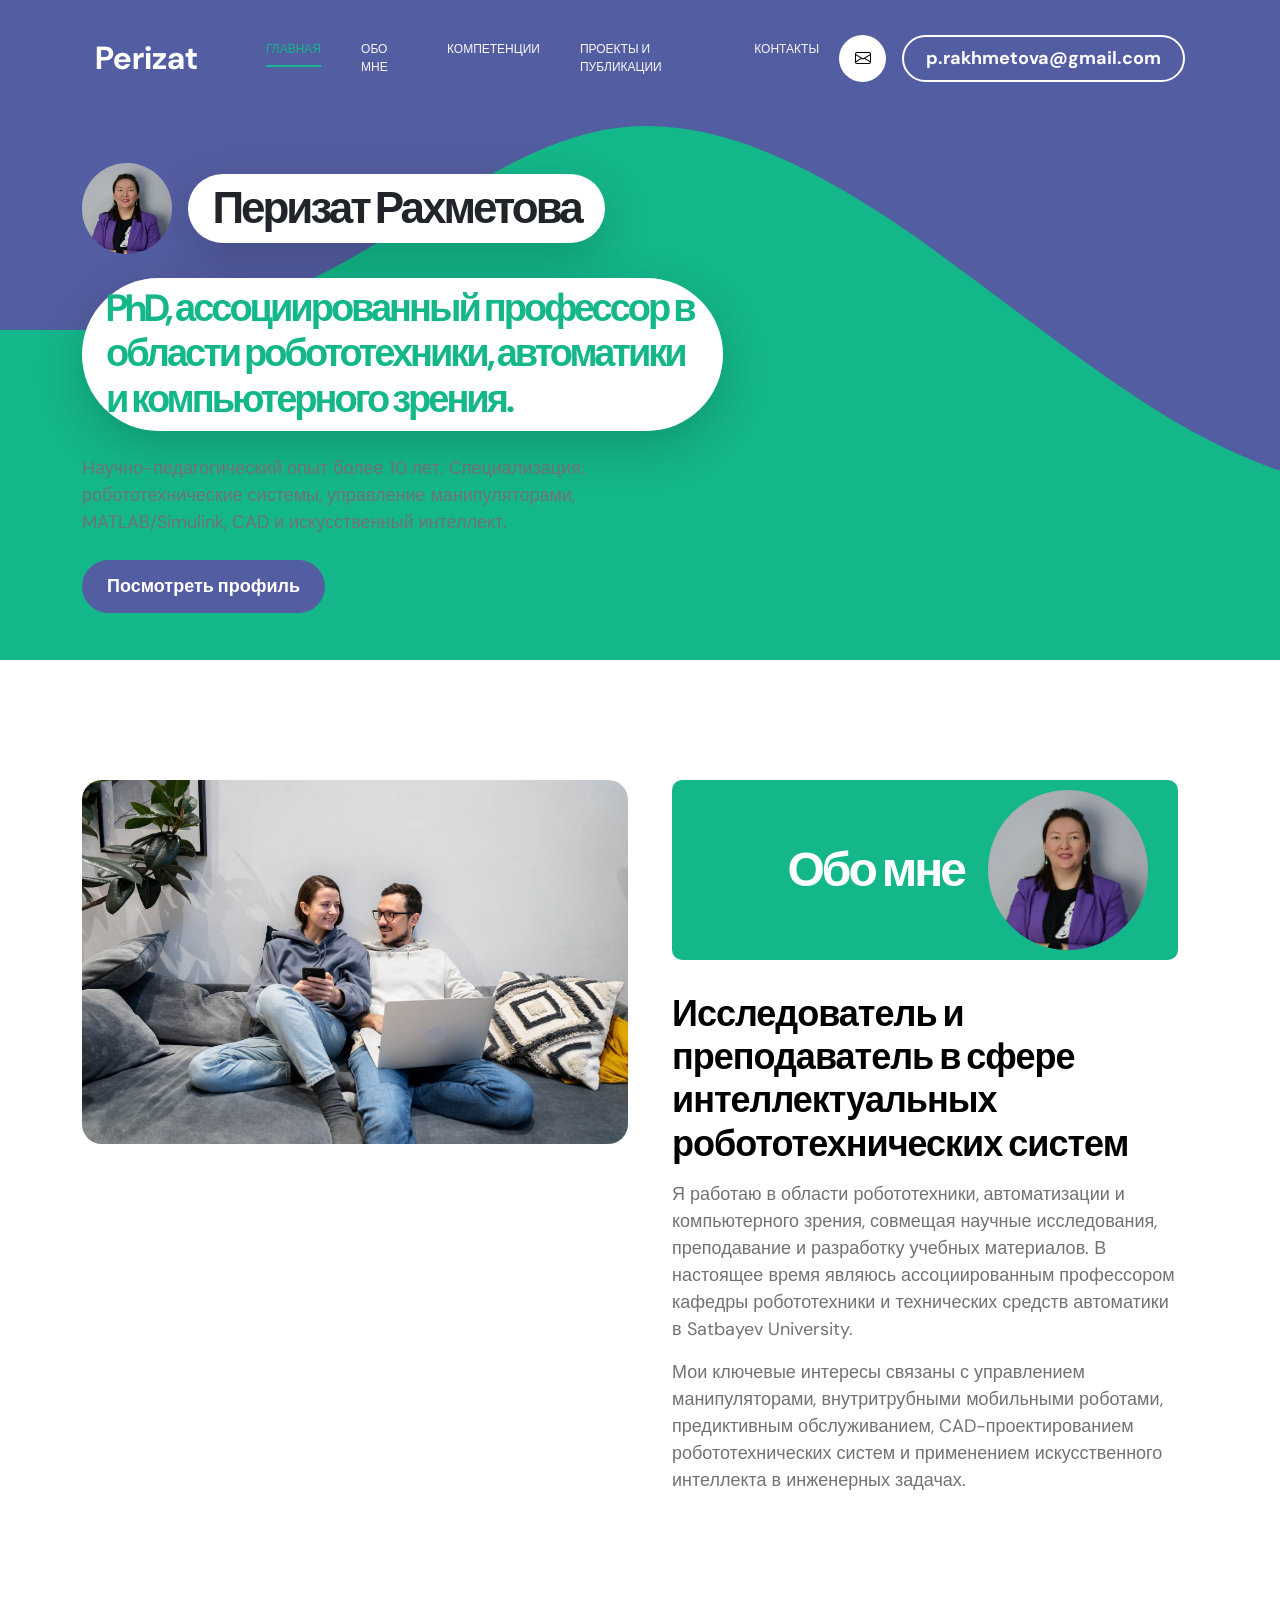
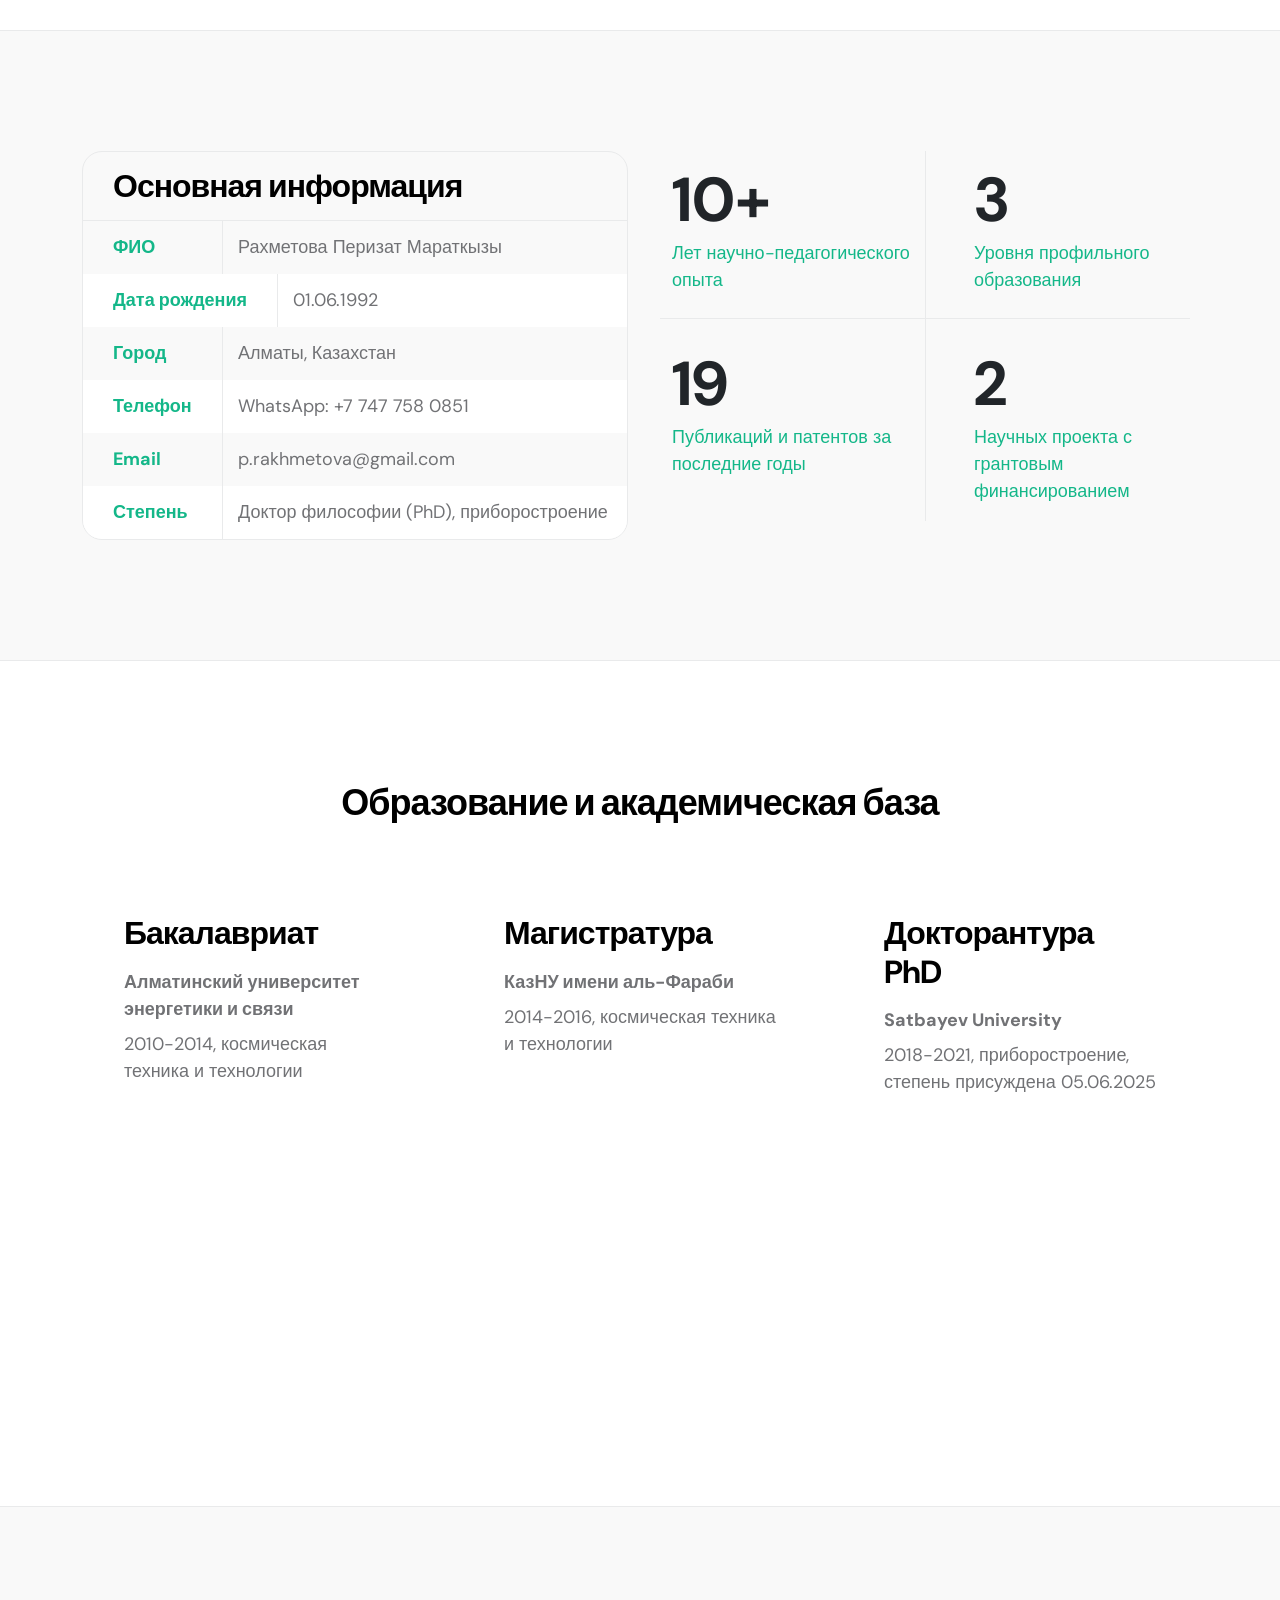
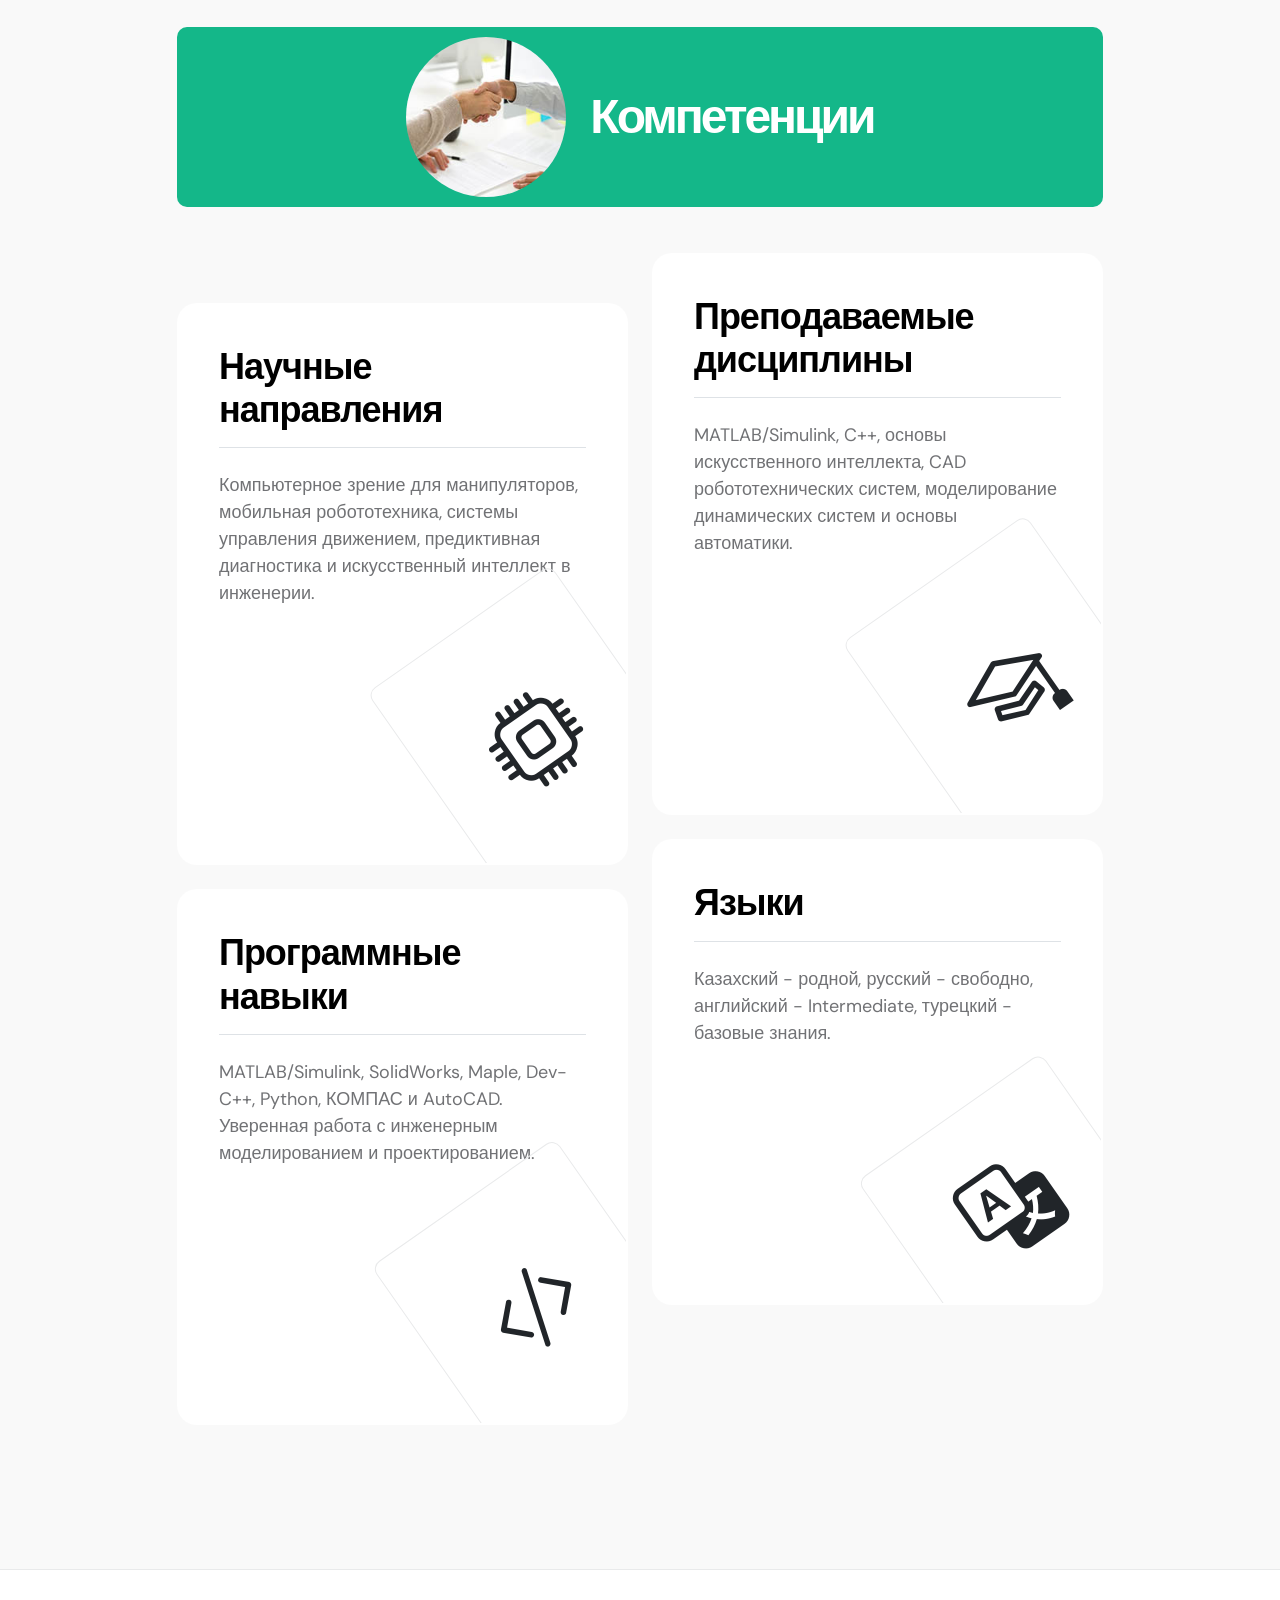
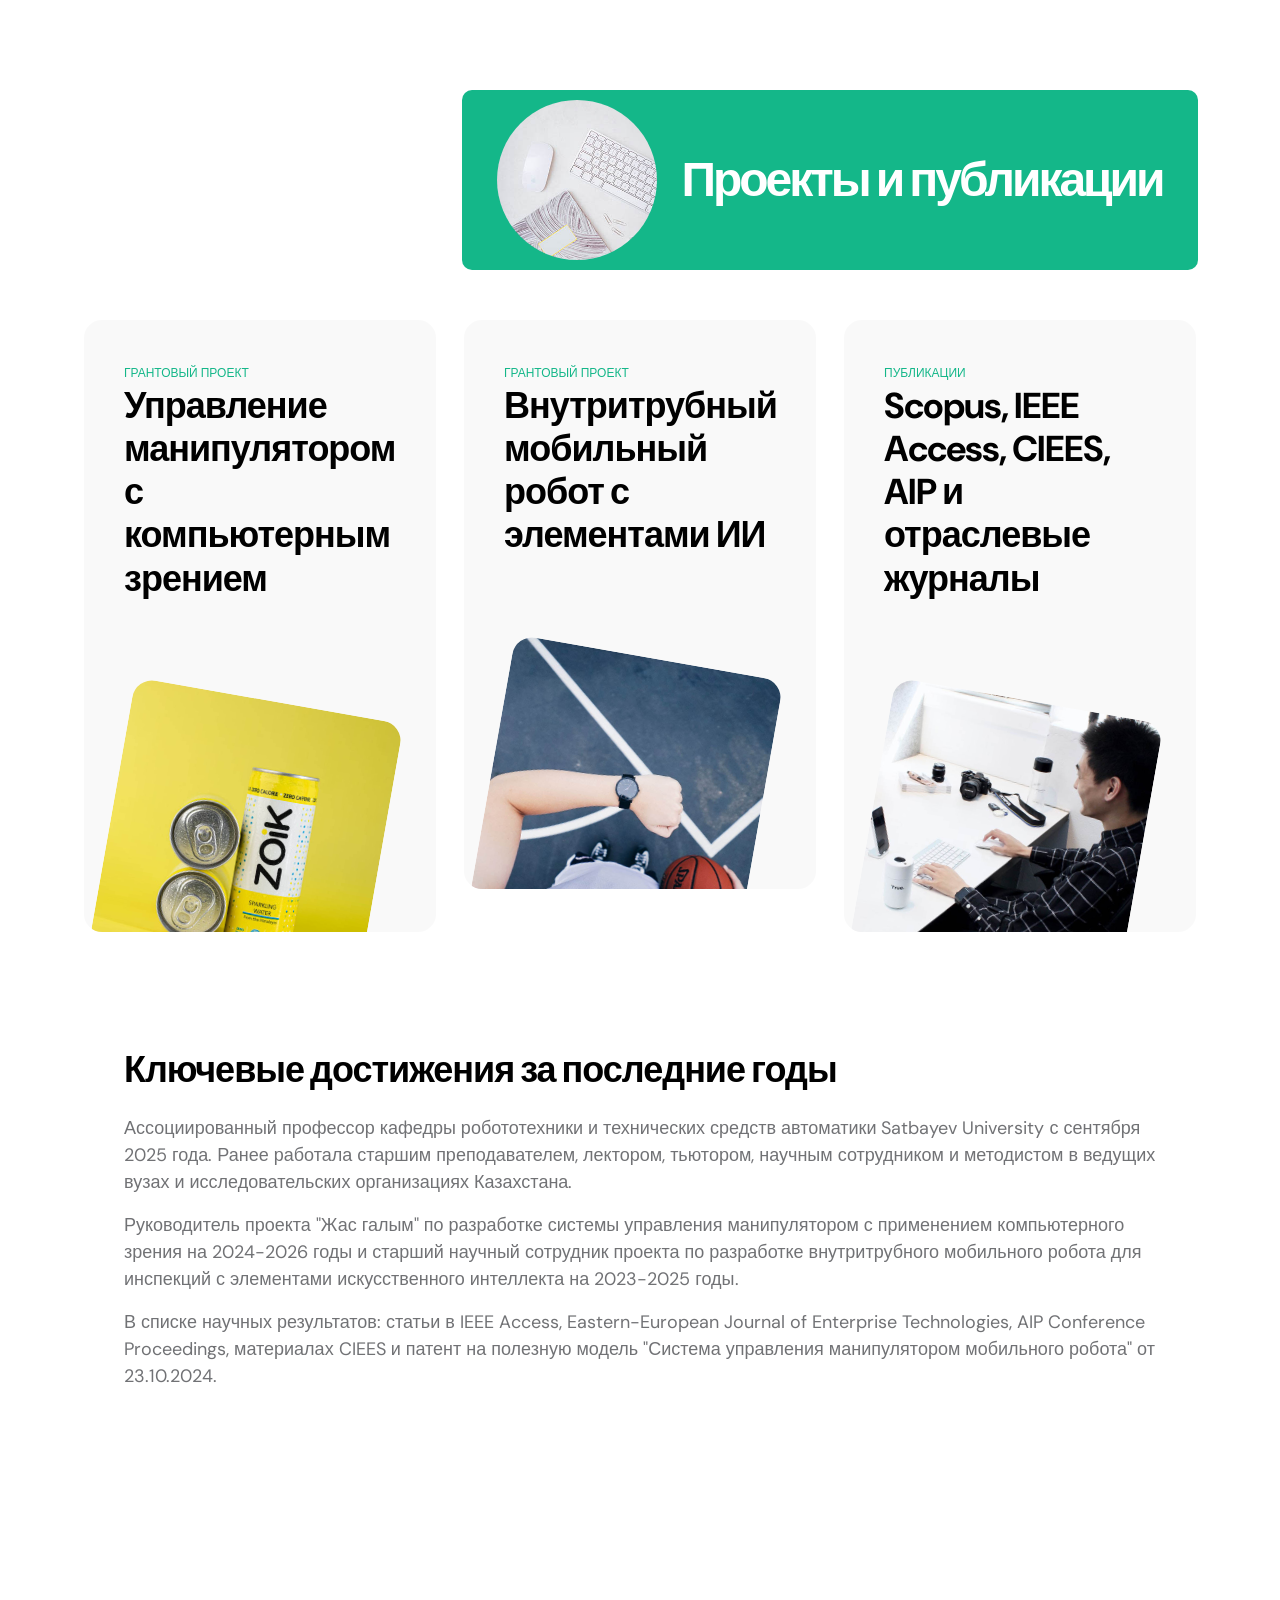
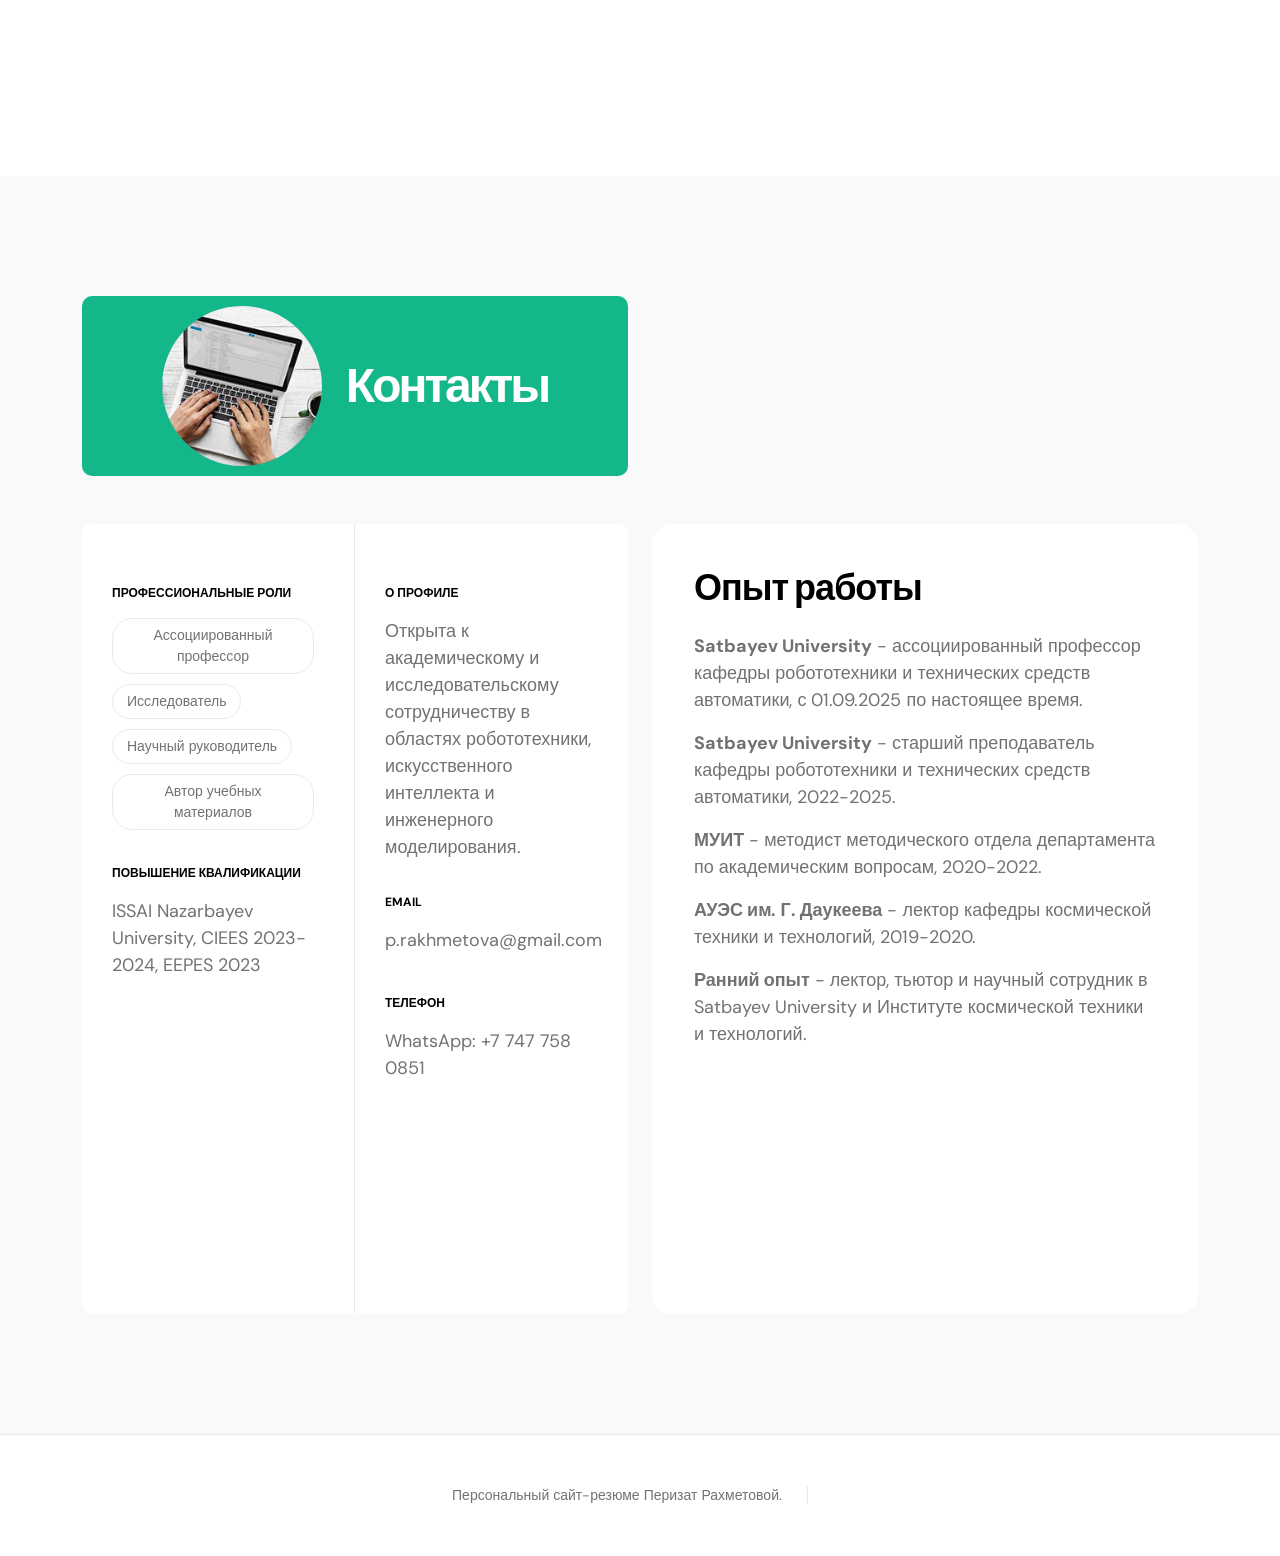
==== commit d66ee36b: "Remove large hero profile photo" ====
--- a/index.html
+++ b/index.html
@@ -95,10 +95,6 @@
                             </div>
                         </div>
 
-                        <div class="col-lg-5 col-12 position-relative">
-                            <div class="hero-image-wrap"></div>
-                            <img src="images/perizat-rakhmetova.jpeg" class="hero-image profile-hero-image img-fluid" alt="Перизат Рахметова">
-                        </div>
                     </div>
                 </div>
 
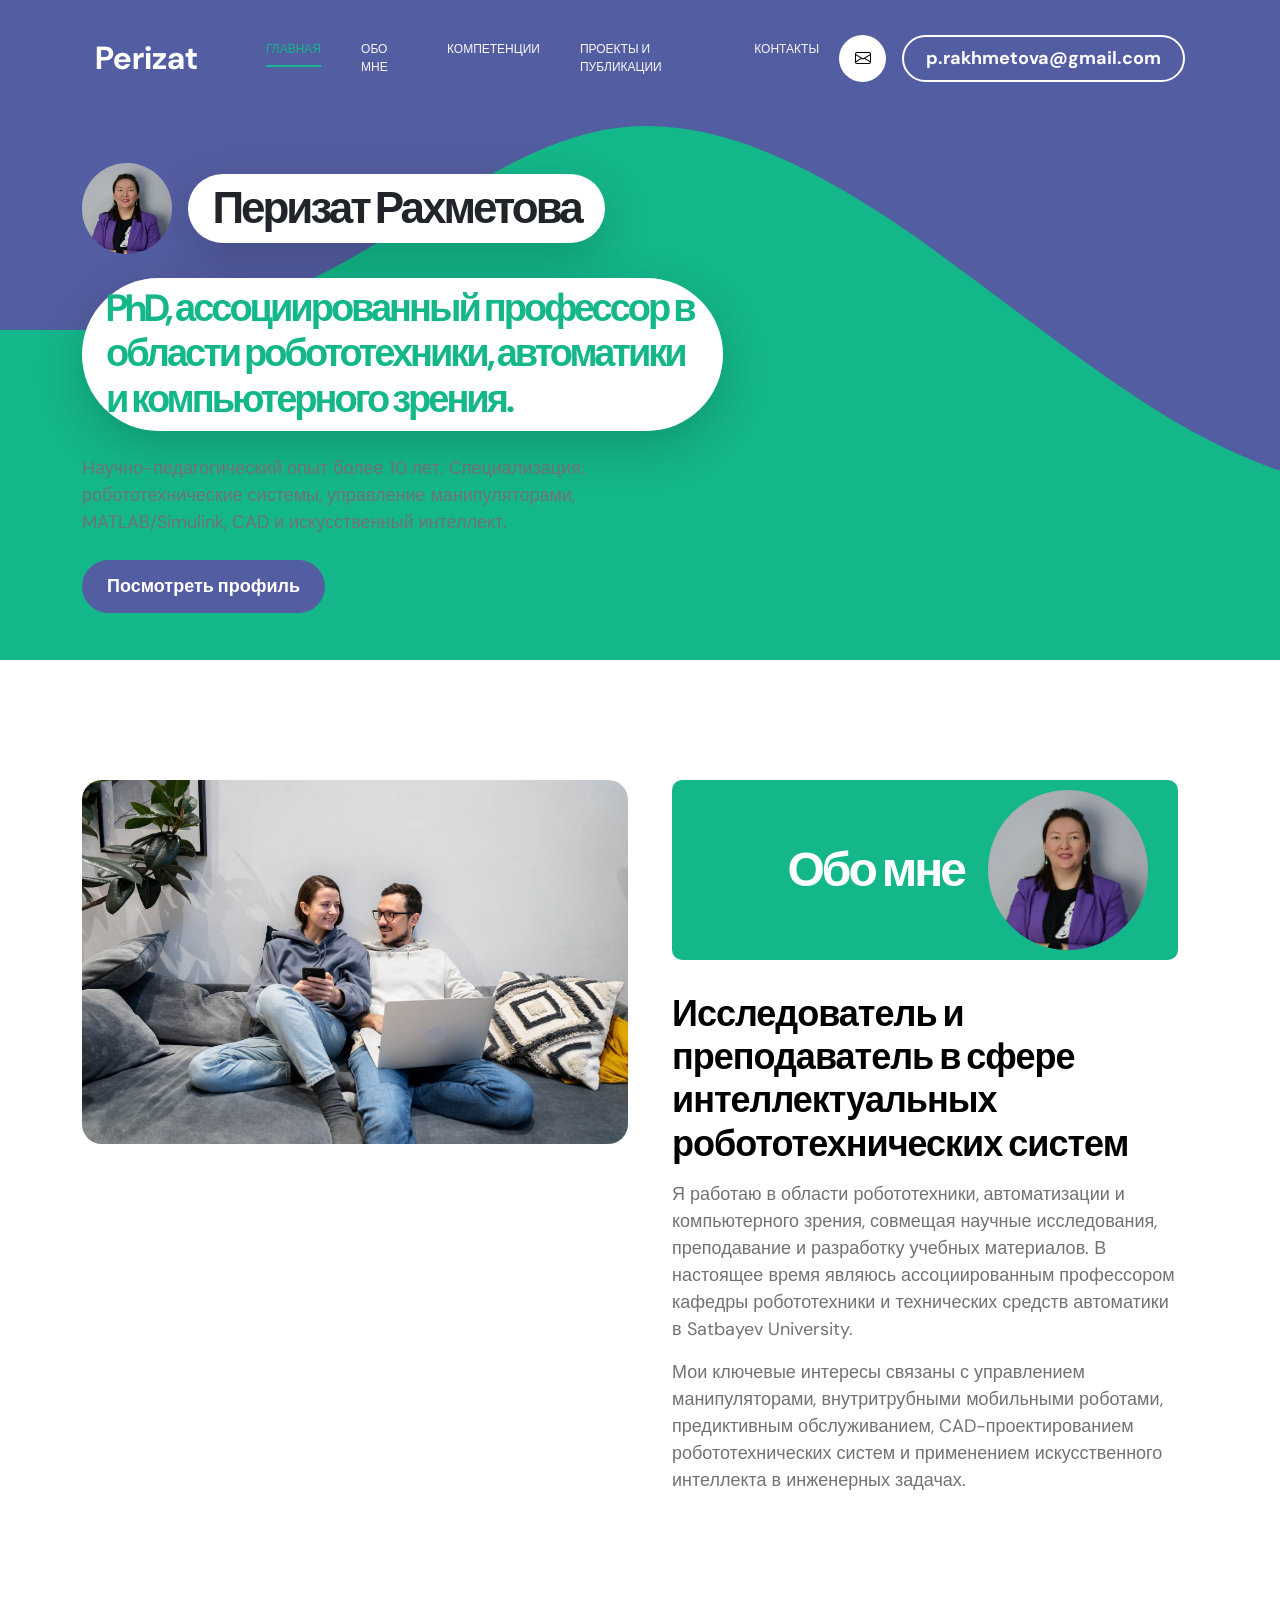
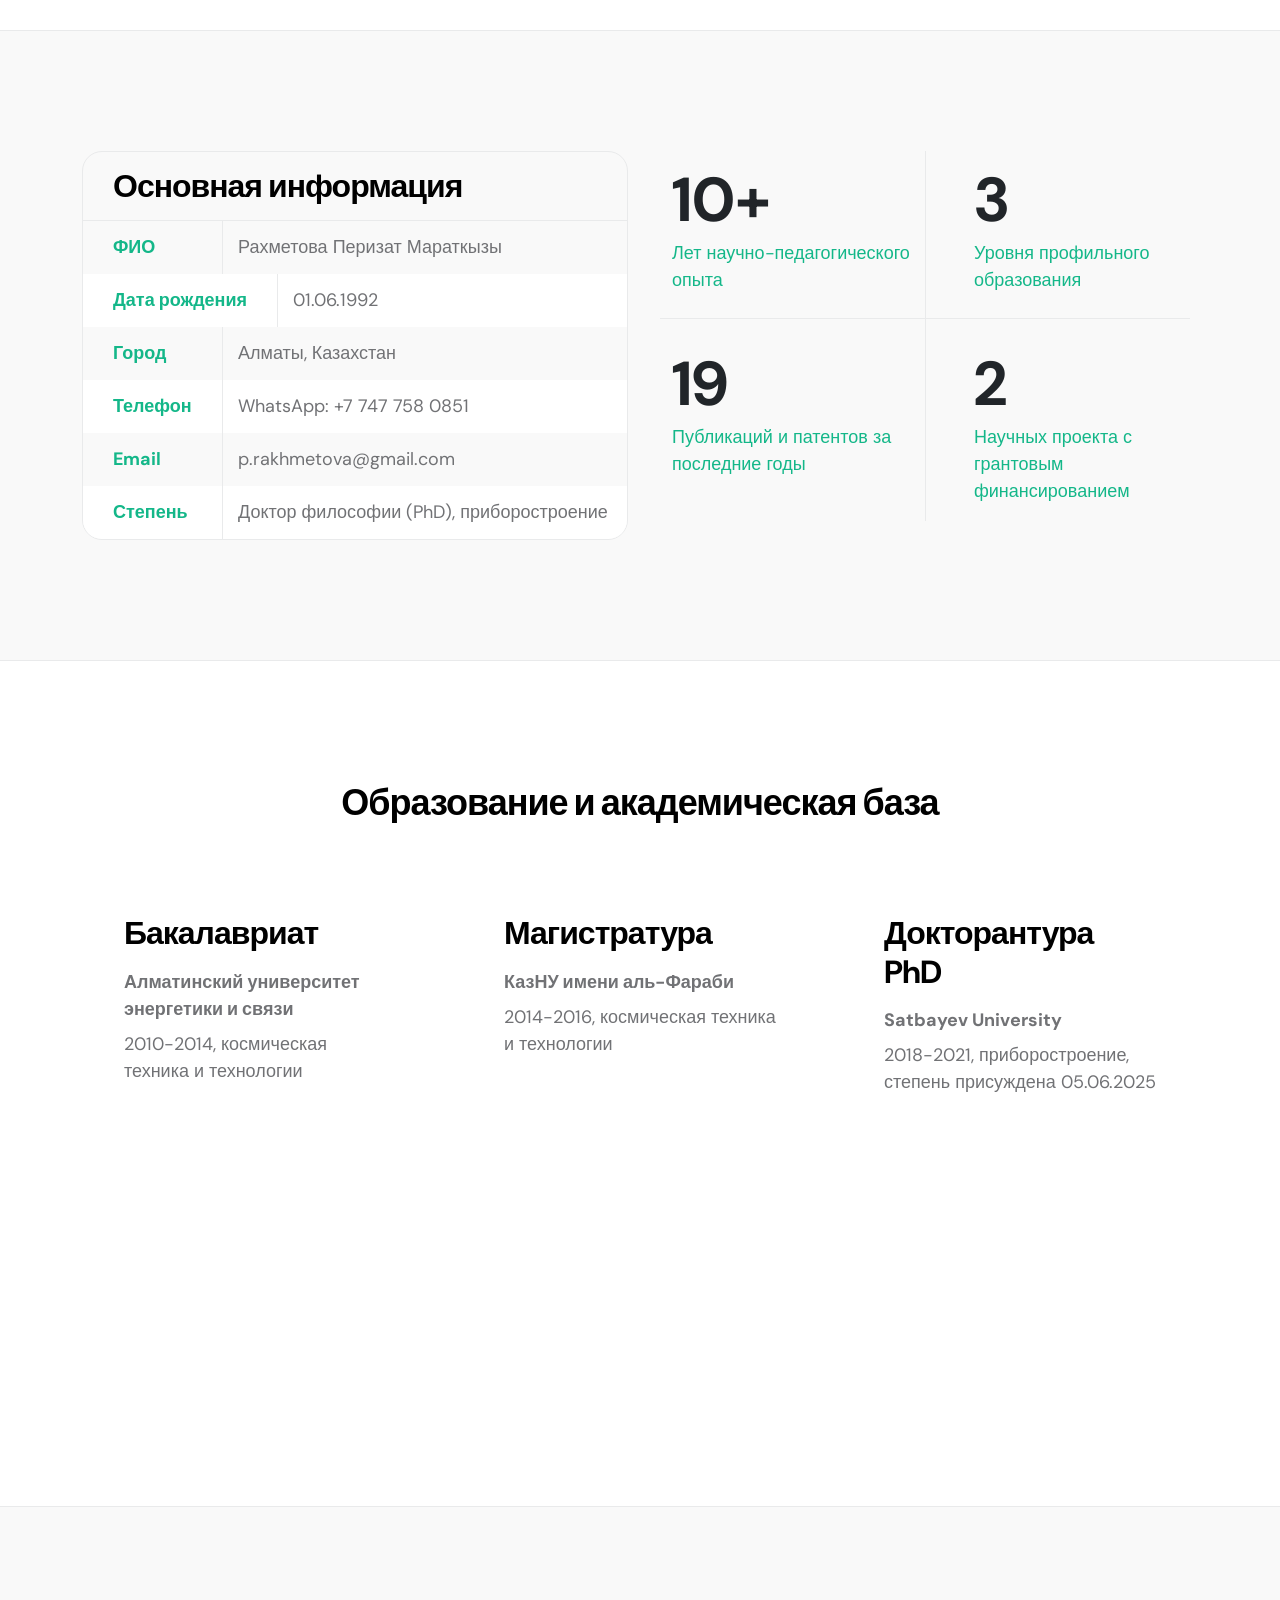
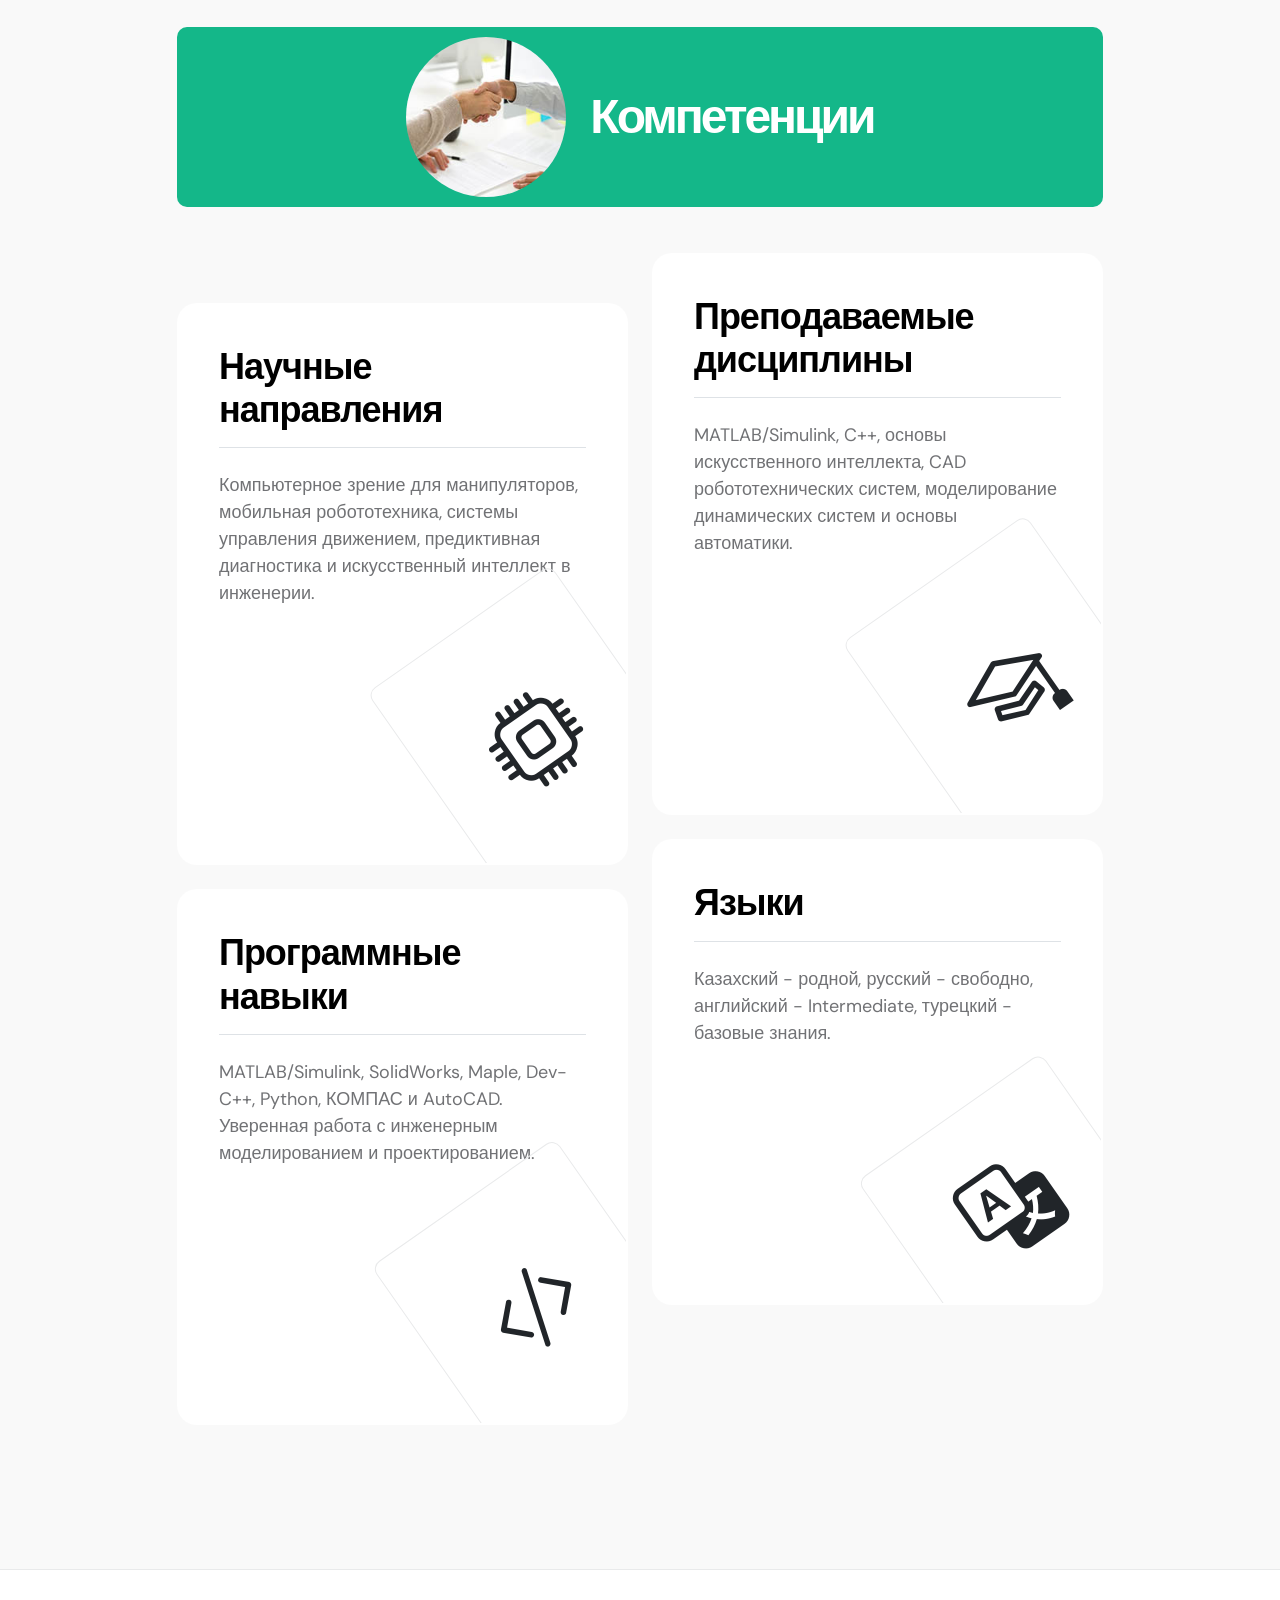
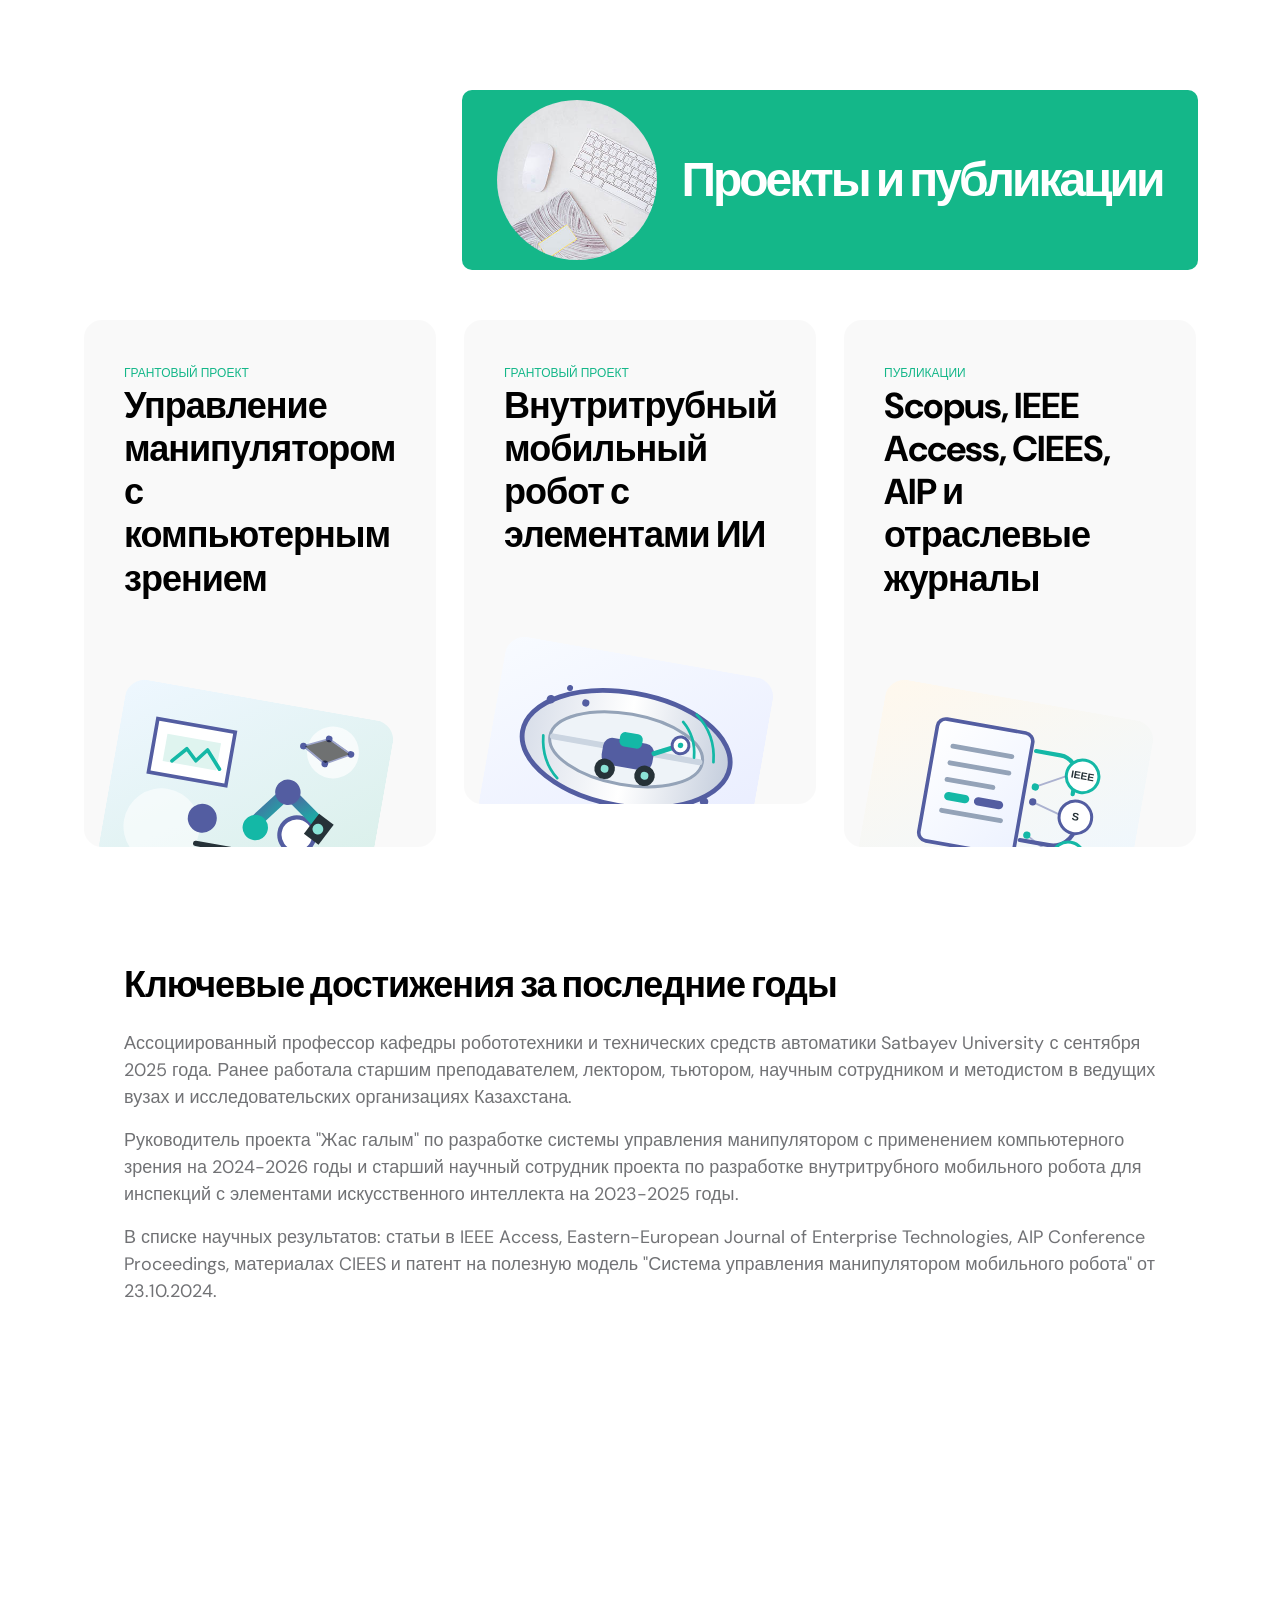
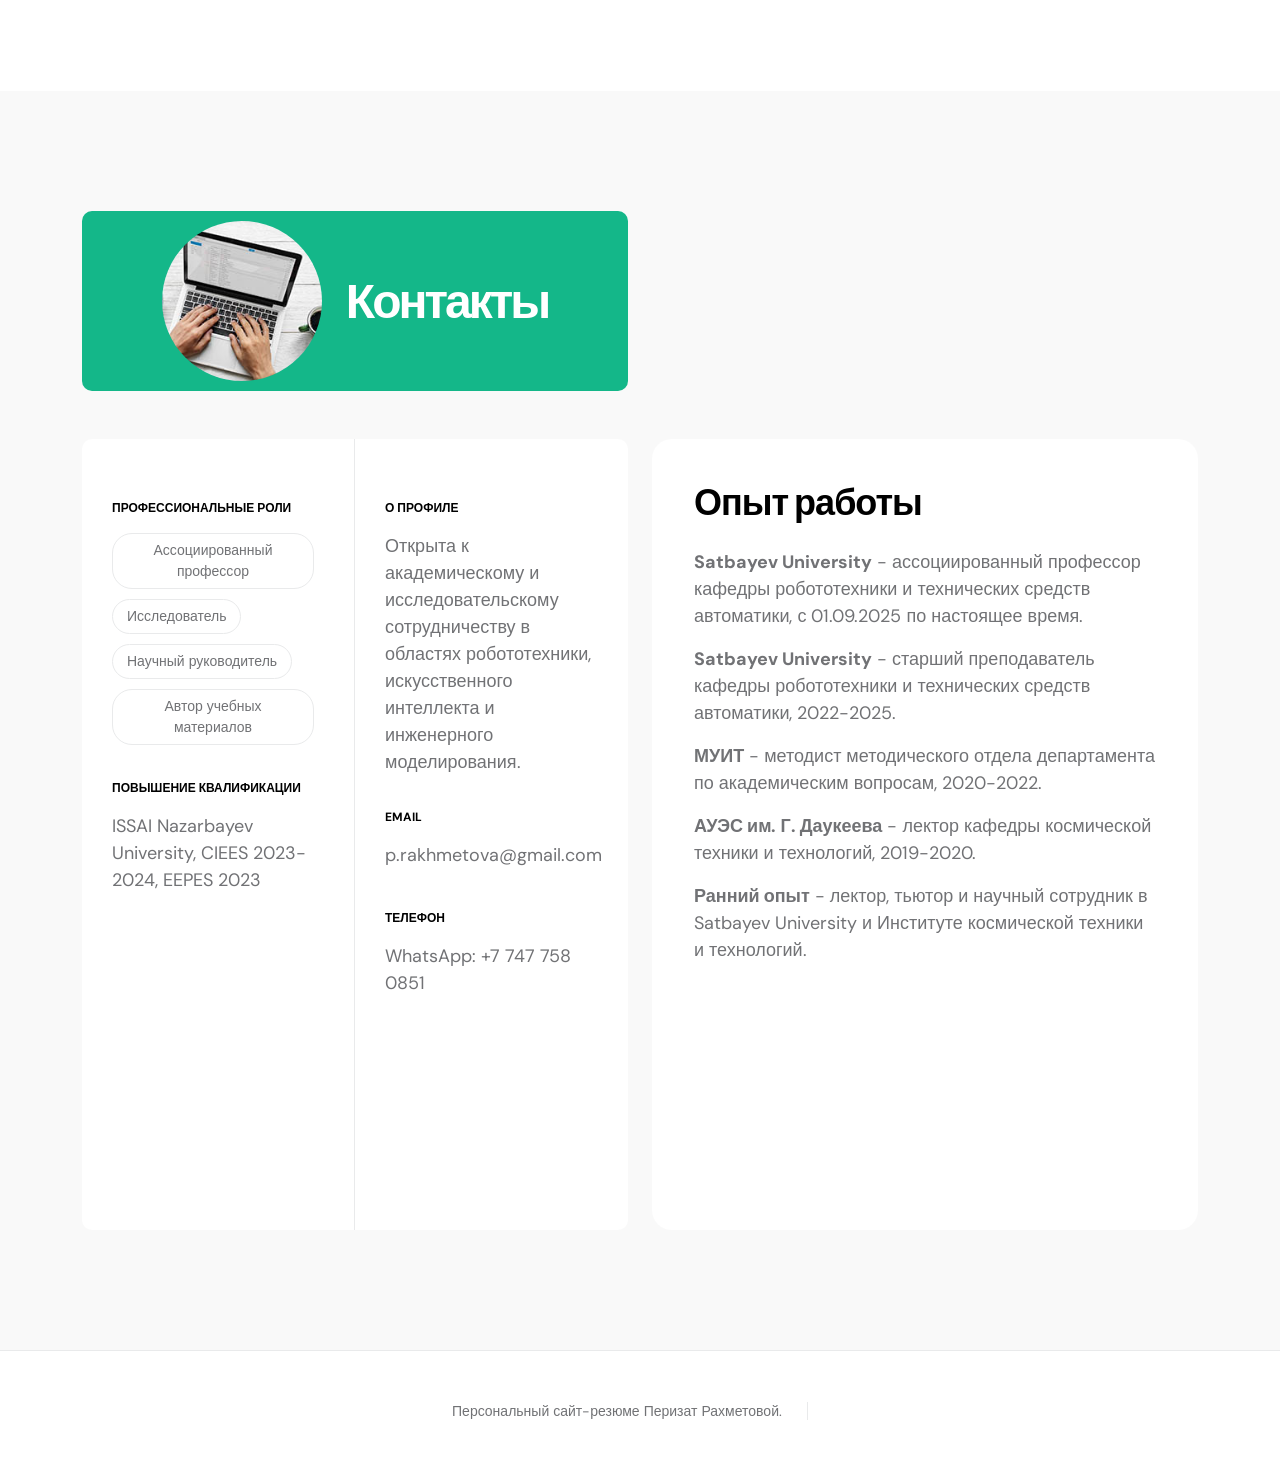
==== commit 18efdf0a: "Update project section illustrations" ====
--- a/index.html
+++ b/index.html
@@ -325,8 +325,8 @@
                                     <h3 class="projects-title">Управление манипулятором с компьютерным зрением</h3>
                                 </div>
 
-                                <a href="images/projects/nikhil-KO4io-eCAXA-unsplash.jpg" class="popup-image">
-                                    <img src="images/projects/nikhil-KO4io-eCAXA-unsplash.jpg" class="projects-image img-fluid" alt="Манипулятор и компьютерное зрение">
+                                <a href="images/projects/robot-vision.svg" class="popup-image">
+                                    <img src="images/projects/robot-vision.svg" class="projects-image img-fluid" alt="Манипулятор и компьютерное зрение">
                                 </a>
                             </div>
                         </div>
@@ -338,8 +338,8 @@
                                     <h3 class="projects-title">Внутритрубный мобильный робот с элементами ИИ</h3>
                                 </div>
 
-                                <a href="images/projects/the-5th-IQYR7N67dhM-unsplash.jpg" class="popup-image">
-                                    <img src="images/projects/the-5th-IQYR7N67dhM-unsplash.jpg" class="projects-image img-fluid" alt="Инспекционный робот">
+                                <a href="images/projects/in-pipe-robot.svg" class="popup-image">
+                                    <img src="images/projects/in-pipe-robot.svg" class="projects-image img-fluid" alt="Внутритрубный инспекционный робот">
                                 </a>
                             </div>
                         </div>
@@ -351,8 +351,8 @@
                                     <h3 class="projects-title">Scopus, IEEE Access, CIEES, AIP и отраслевые журналы</h3>
                                 </div>
 
-                                <a href="images/projects/true-agency-9Bjog5FZ-oc-unsplash.jpg" class="popup-image">
-                                    <img src="images/projects/true-agency-9Bjog5FZ-oc-unsplash.jpg" class="projects-image img-fluid" alt="Научные публикации">
+                                <a href="images/projects/research-publications.svg" class="popup-image">
+                                    <img src="images/projects/research-publications.svg" class="projects-image img-fluid" alt="Научные публикации и цитирование">
                                 </a>
                             </div>
                         </div>
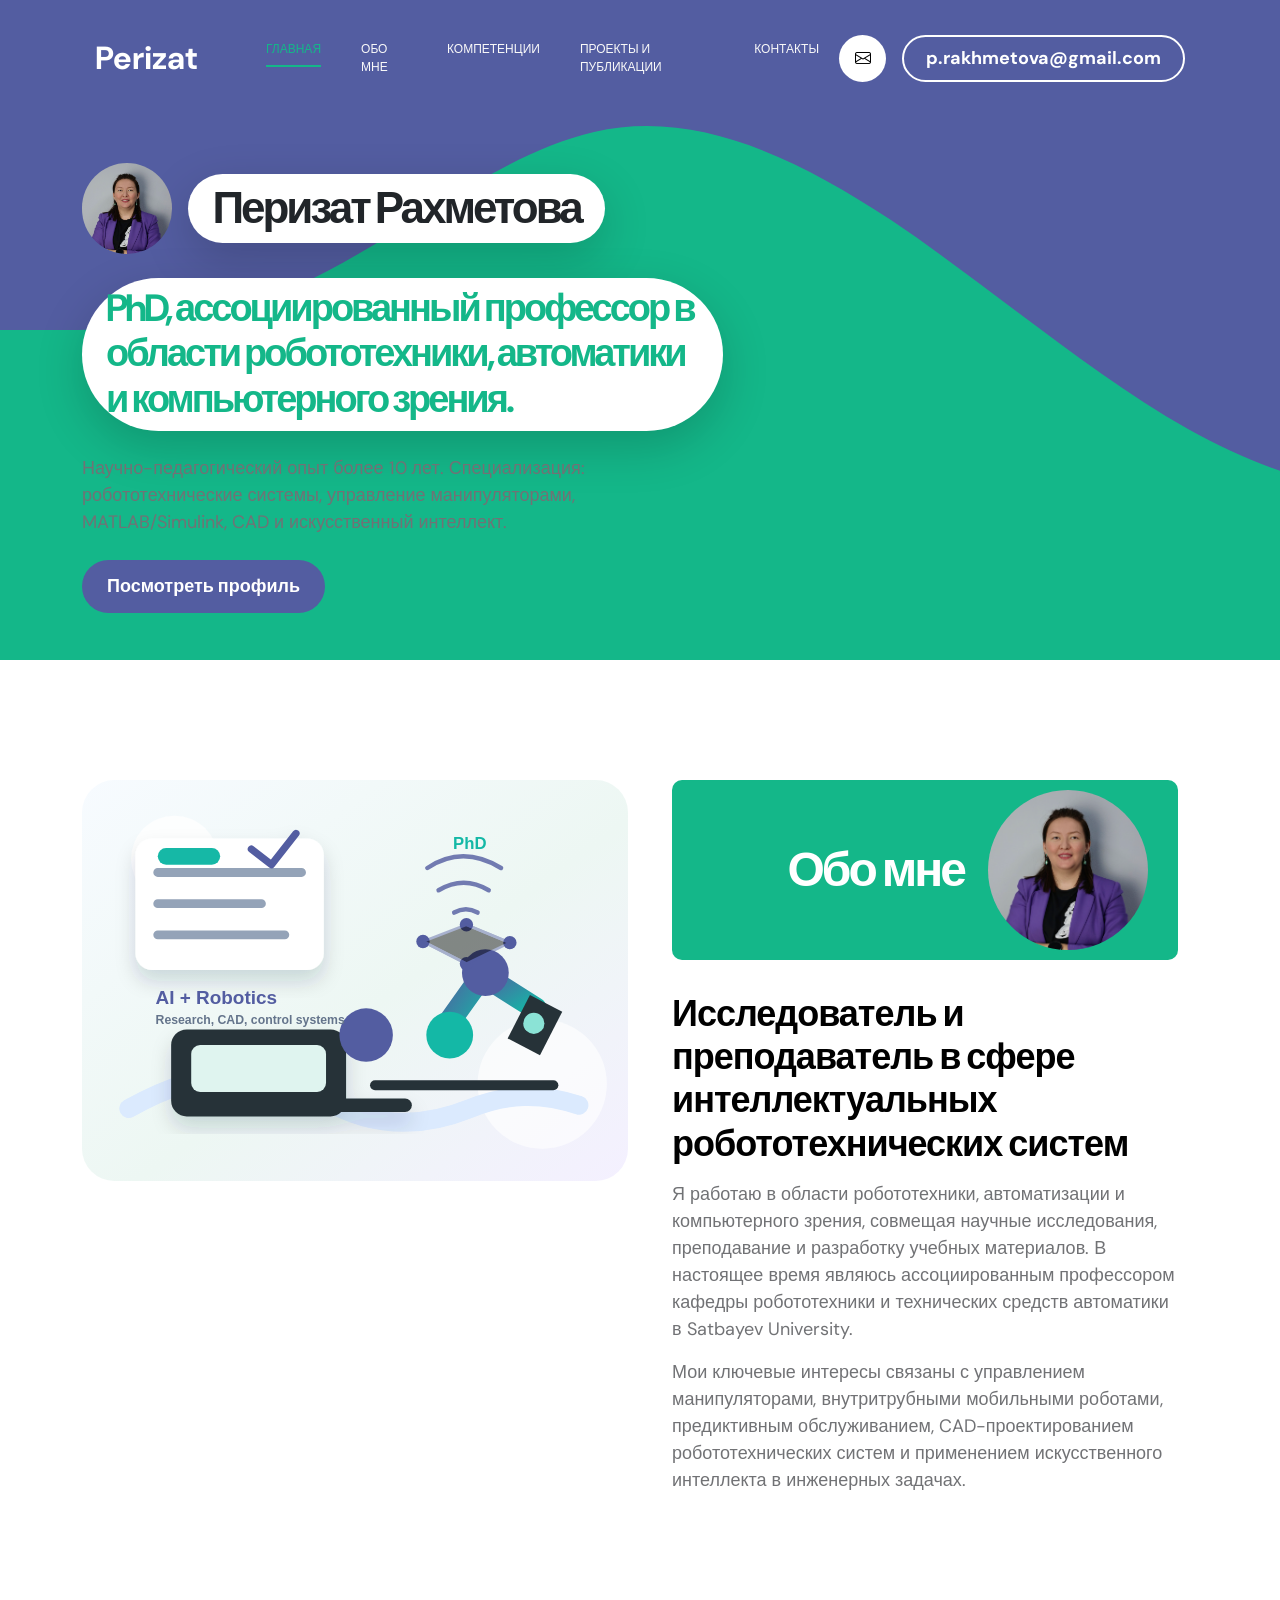
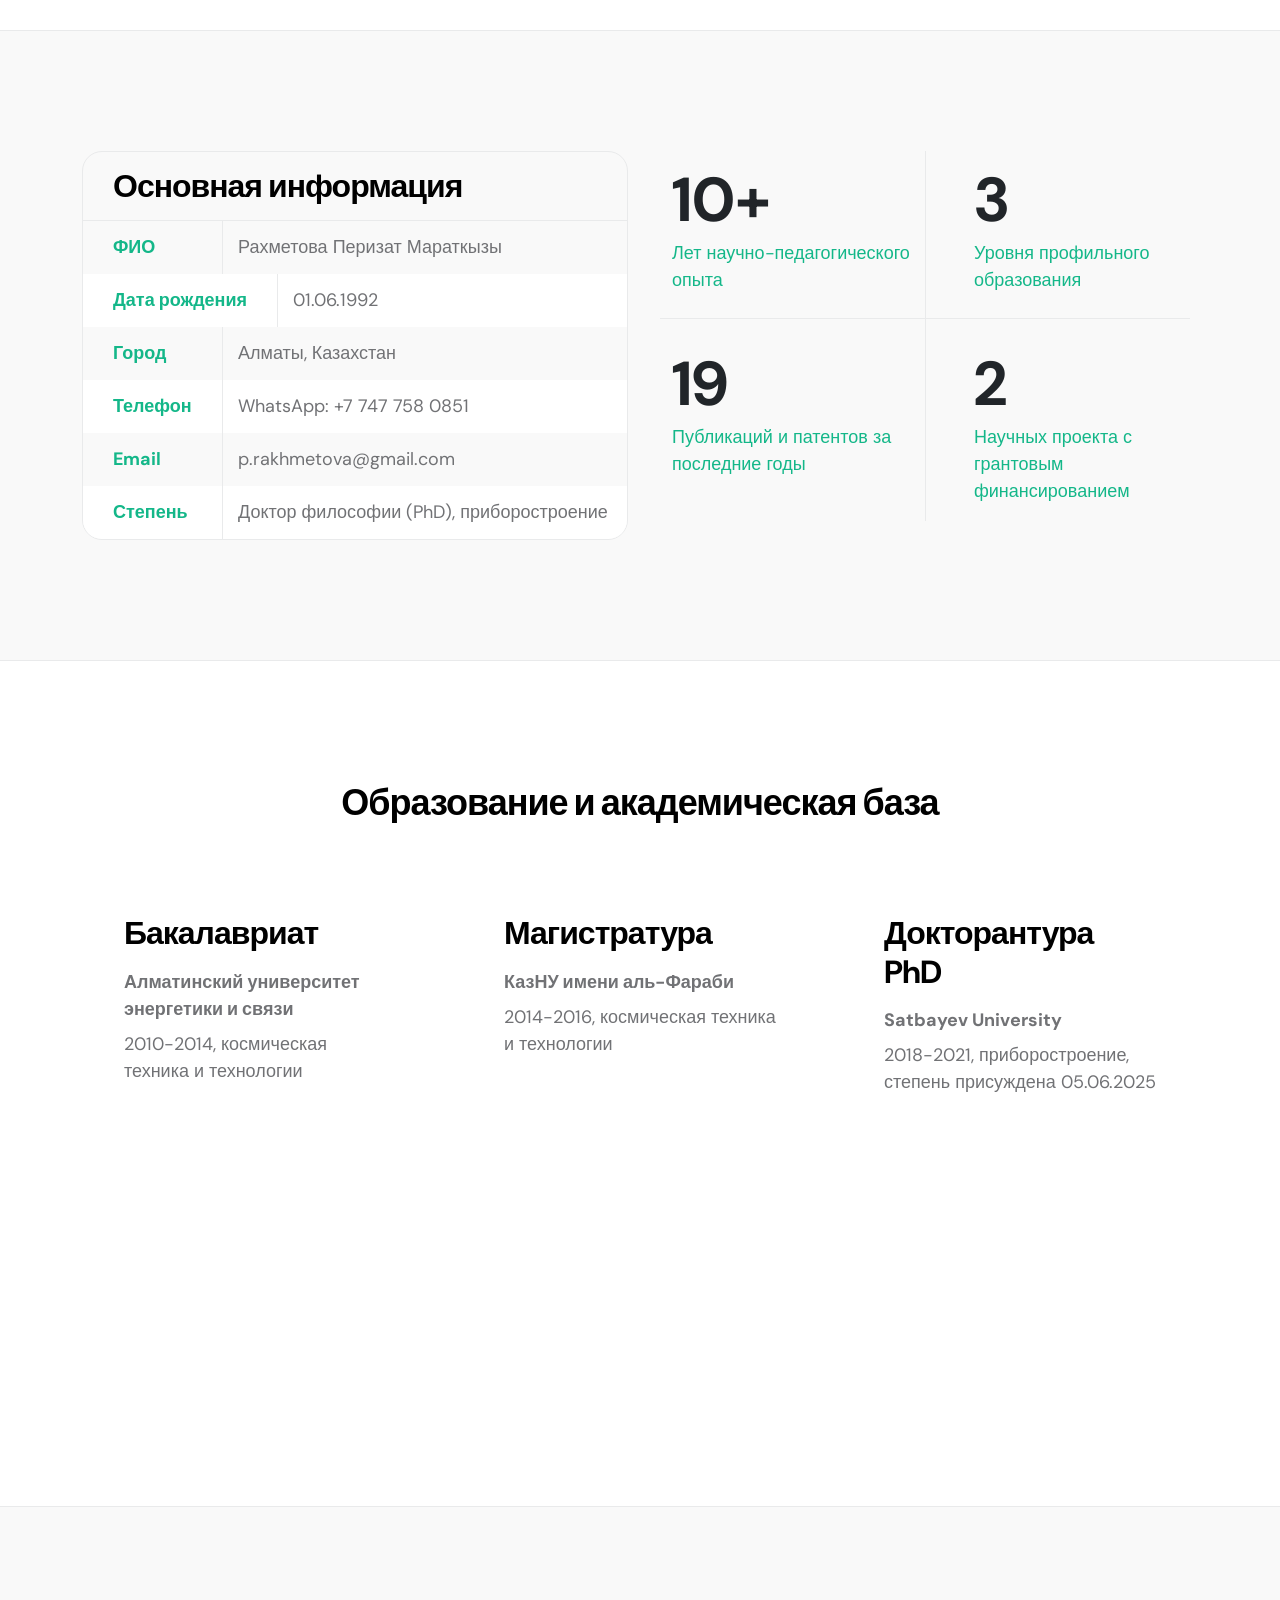
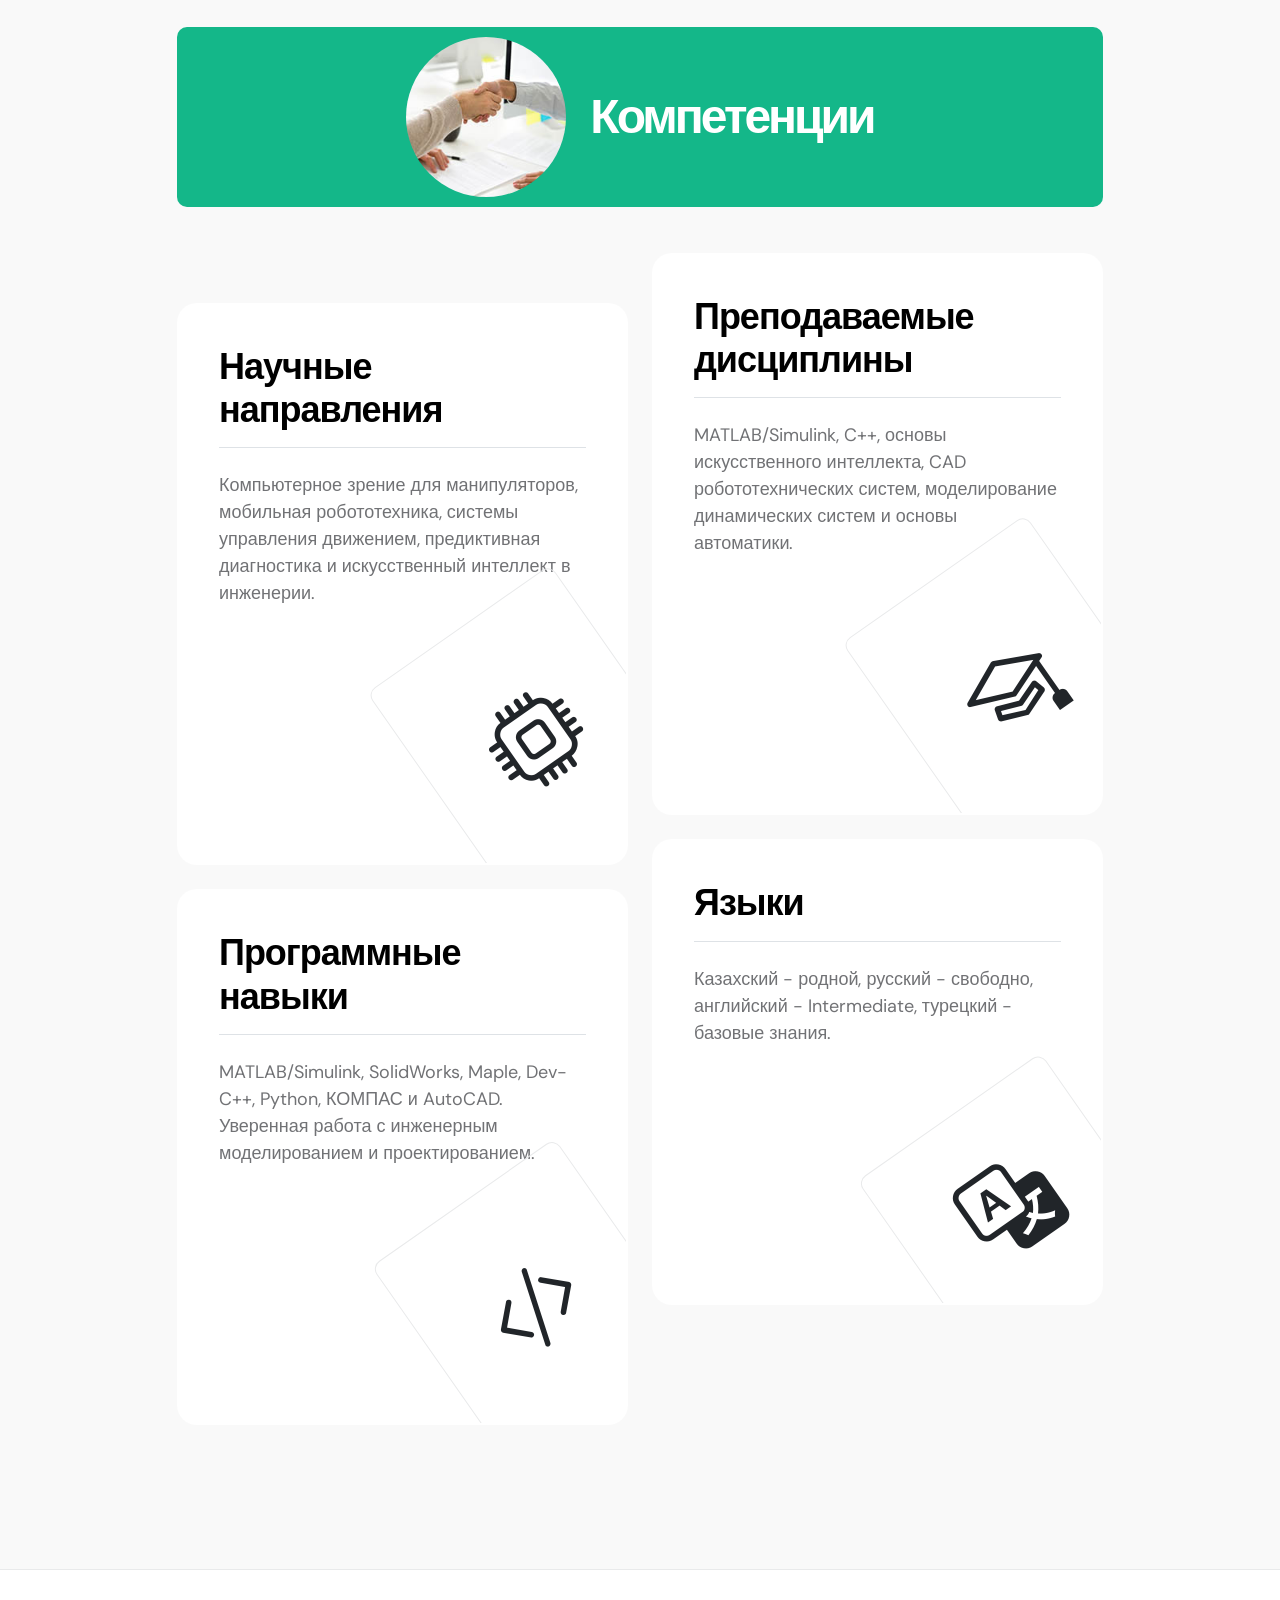
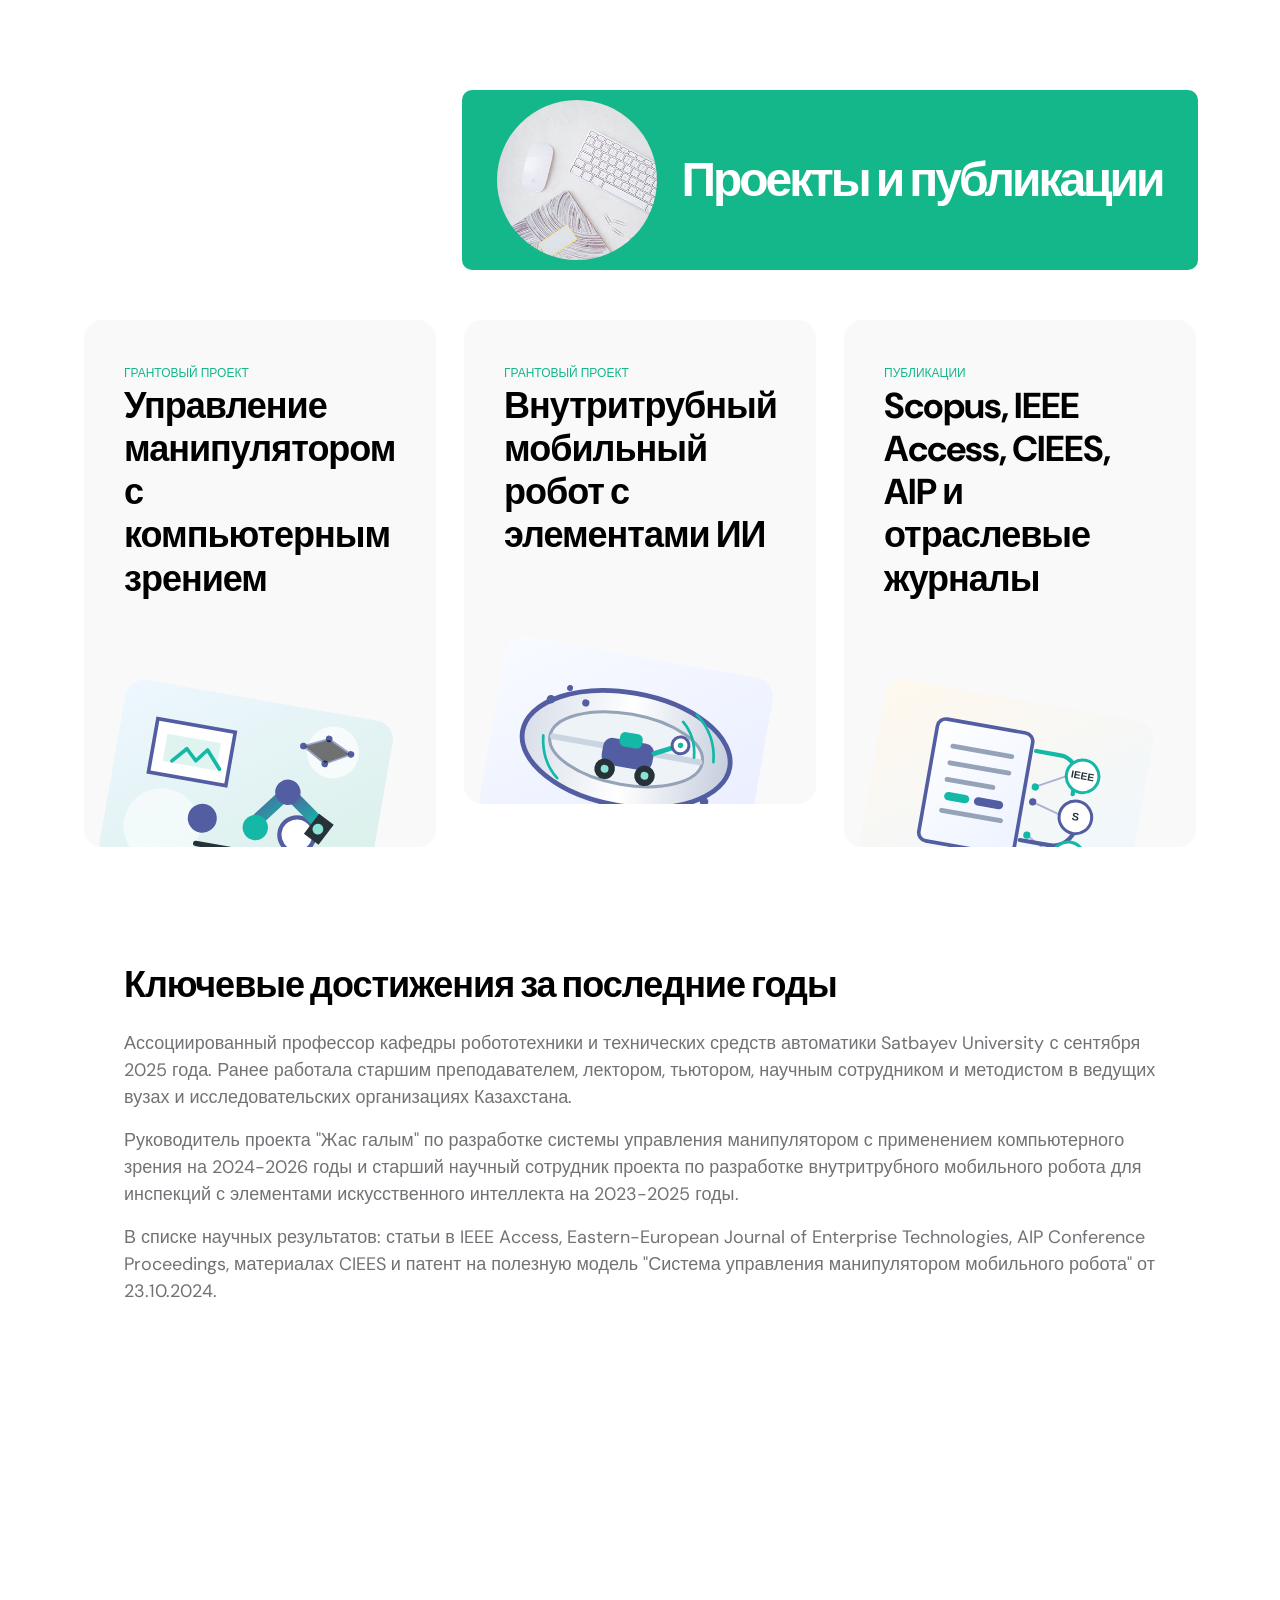
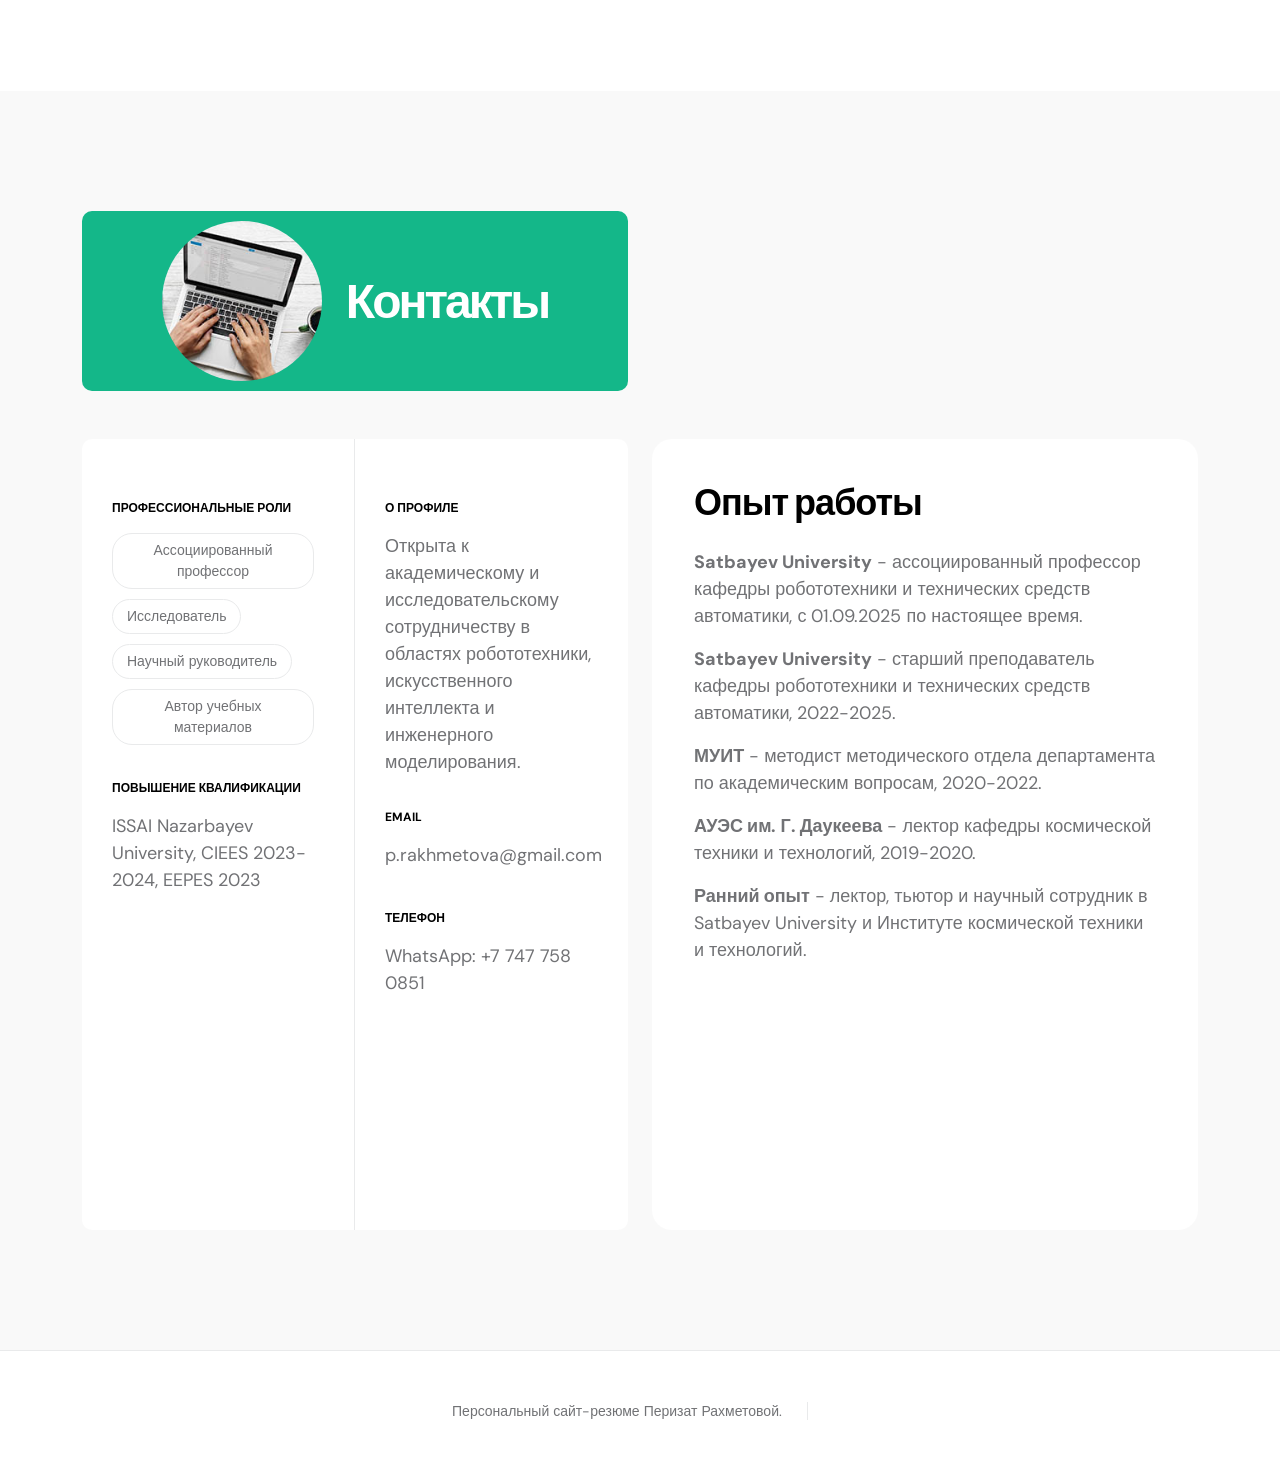
==== commit 88c88184: "Update about section illustration" ====
--- a/index.html
+++ b/index.html
@@ -105,7 +105,7 @@
                 <div class="container">
                     <div class="row">
                         <div class="col-lg-6 col-12">
-                            <img src="images/couple-working-from-home-together-sofa.jpg" class="about-image img-fluid" alt="Научная и преподавательская деятельность">
+                            <img src="images/robotics-research-profile.svg" class="about-image img-fluid" alt="Робототехника, исследования и преподавание">
                         </div>
 
                         <div class="col-lg-6 col-12 mt-5 mt-lg-0">
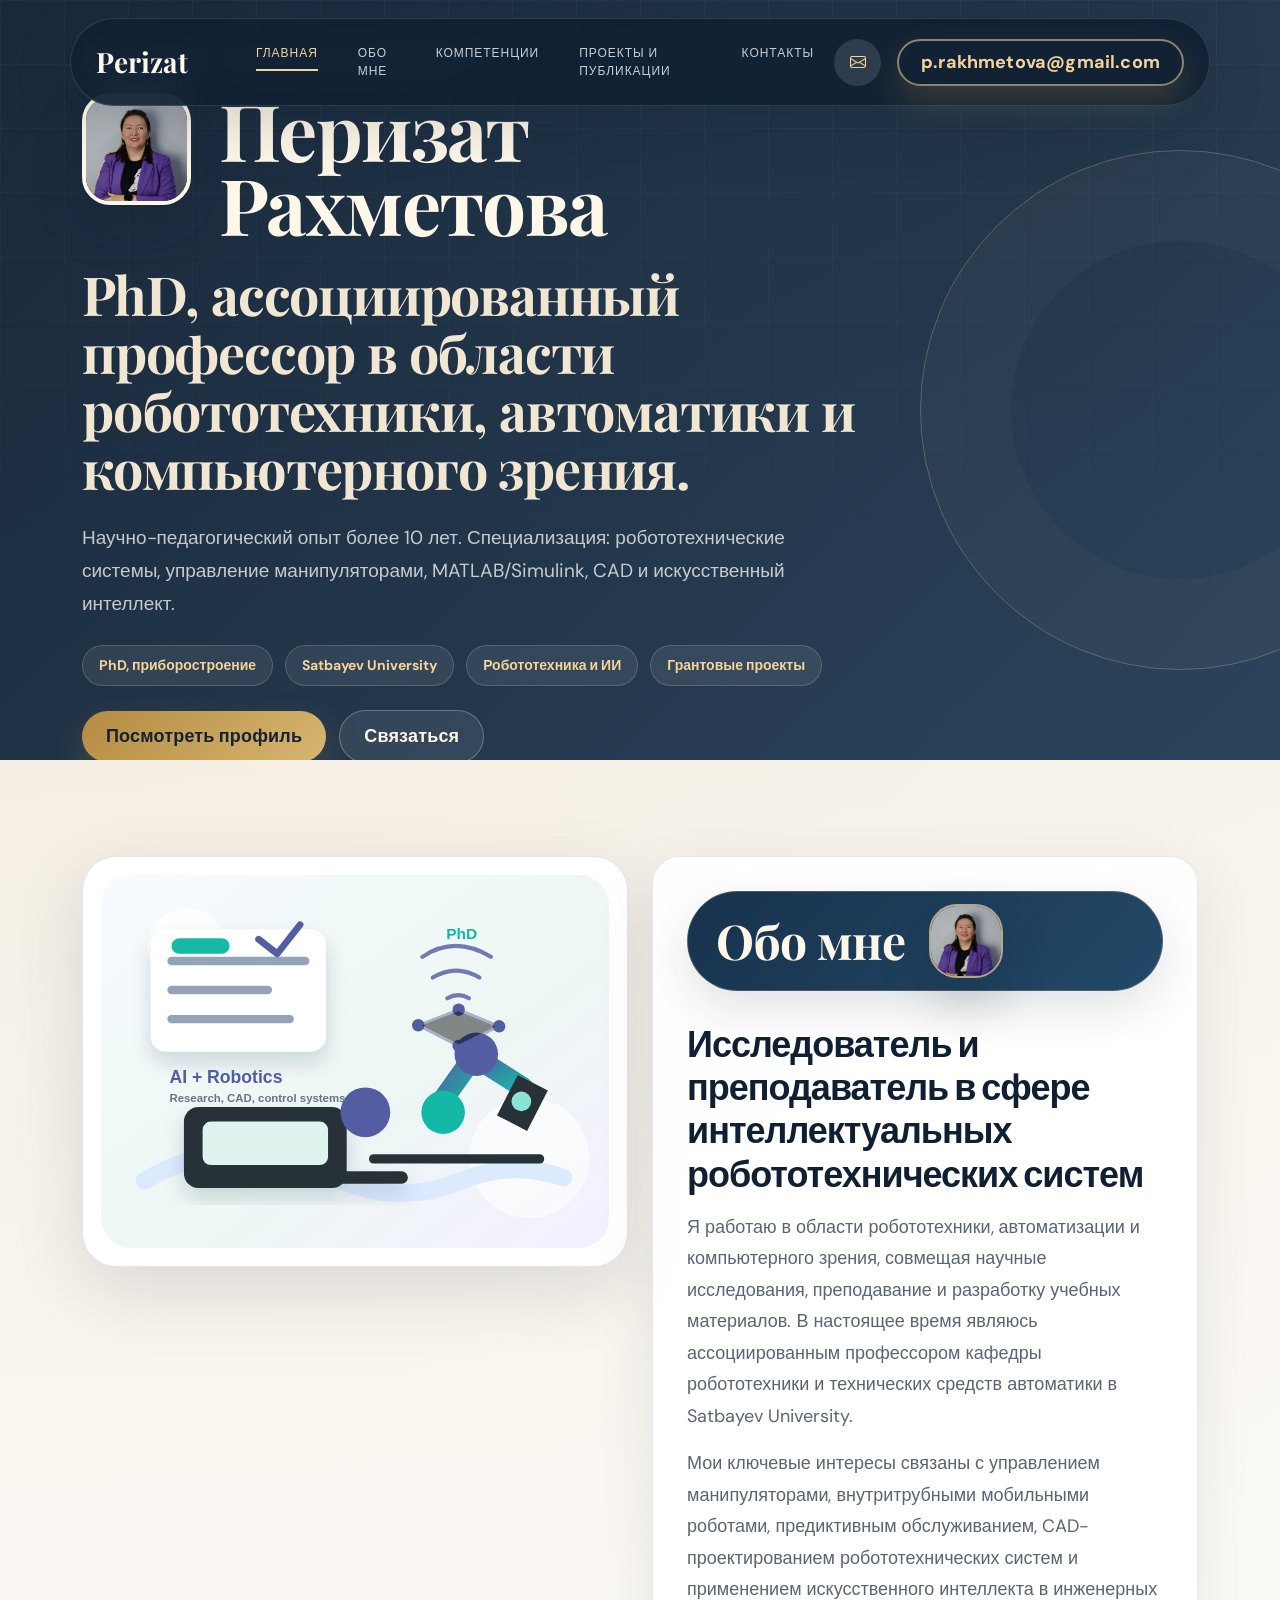
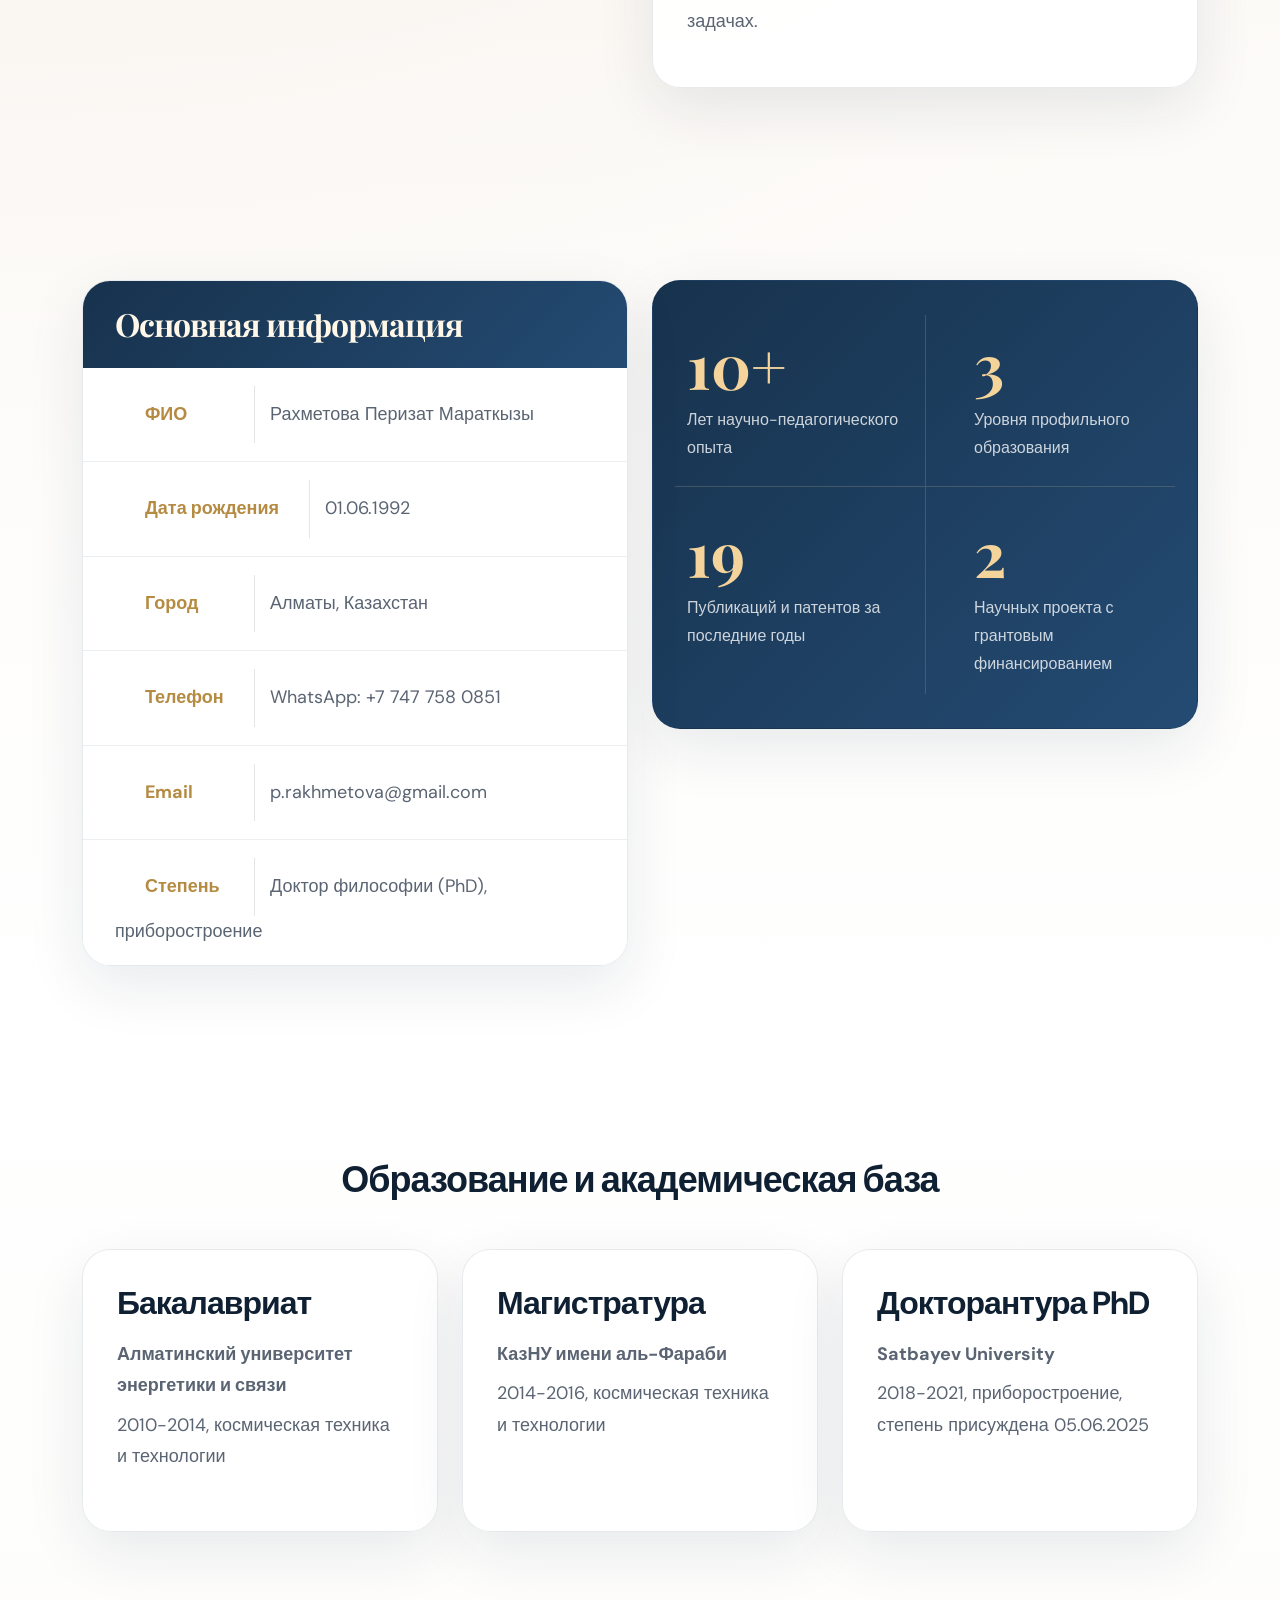
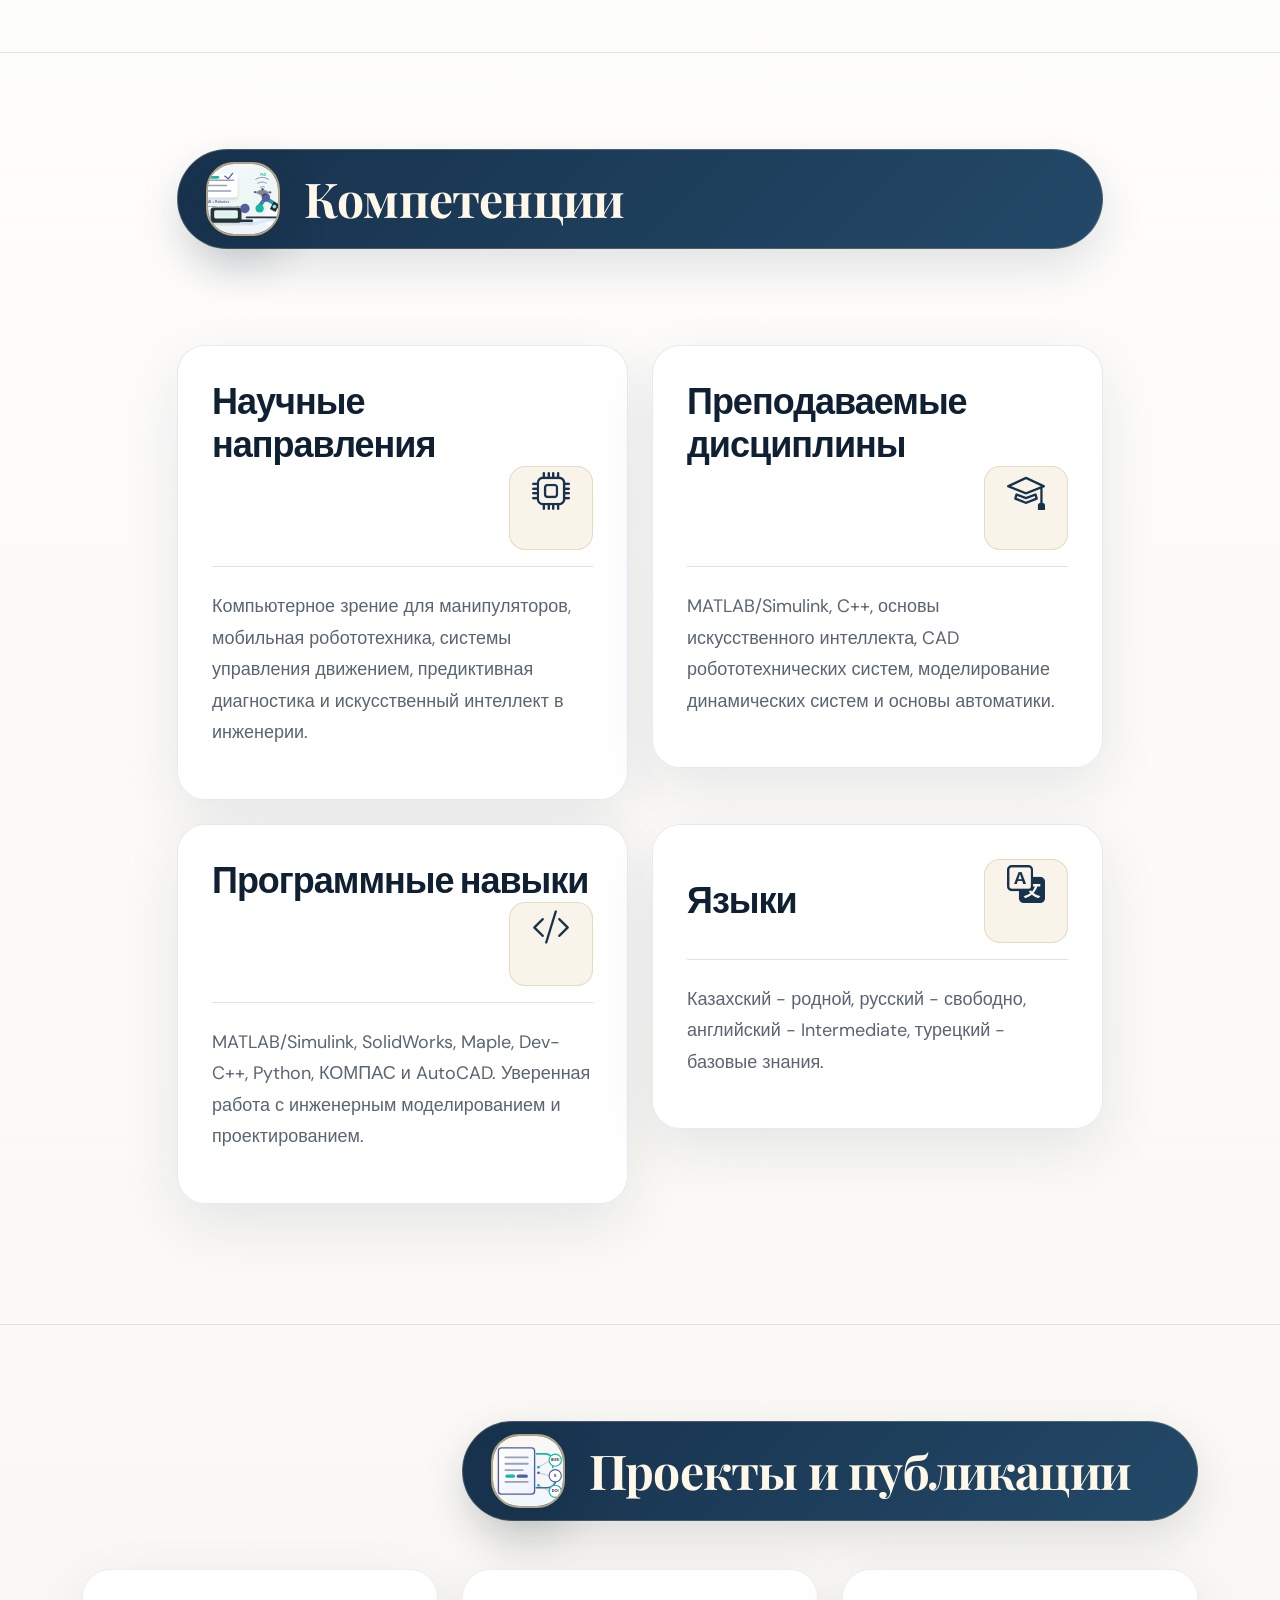
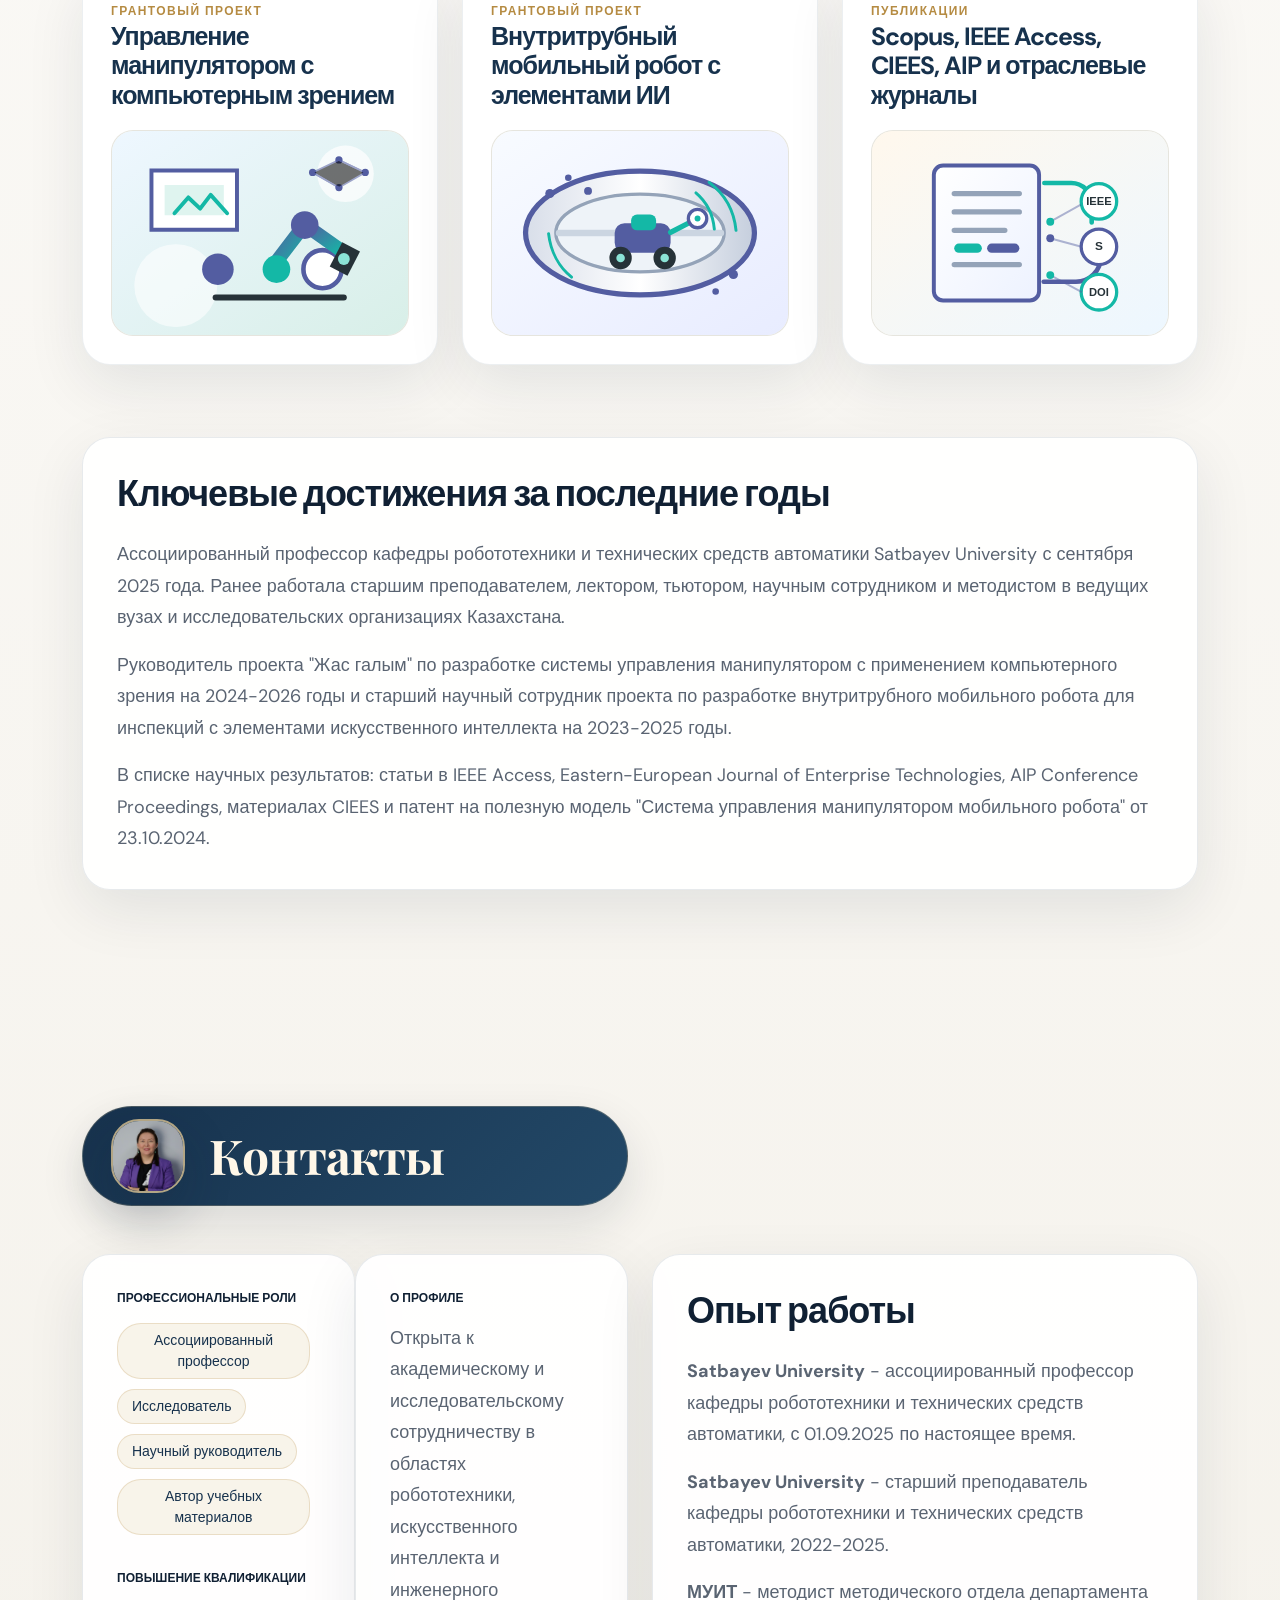
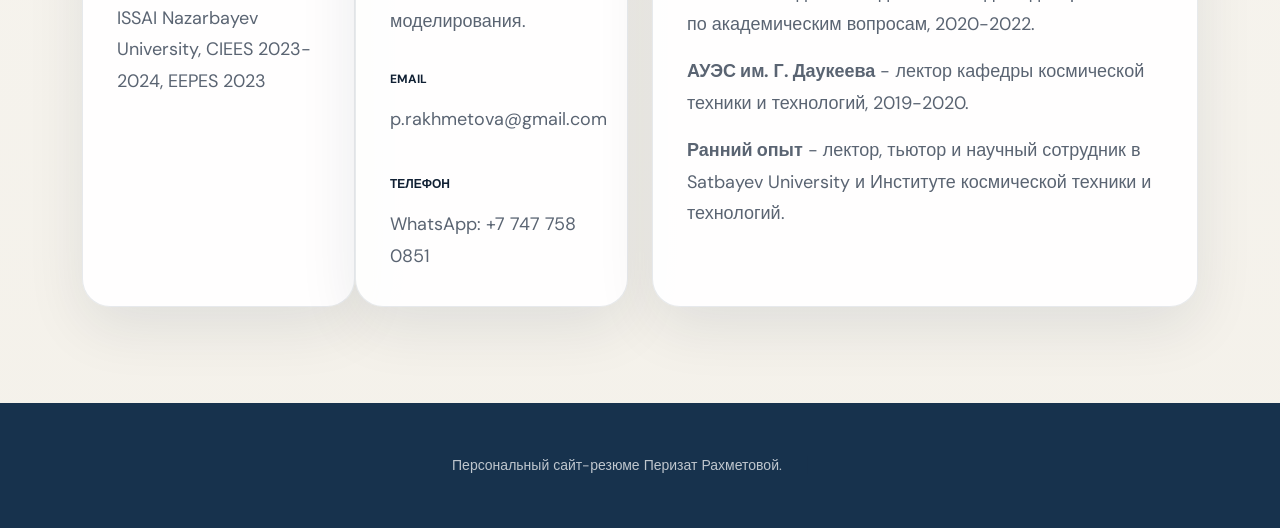
==== commit cc182a39: "Redesign profile with executive academic style" ====
--- a/index.html
+++ b/index.html
@@ -11,7 +11,7 @@
 
         <link rel="preconnect" href="https://fonts.googleapis.com">
         <link rel="preconnect" href="https://fonts.gstatic.com" crossorigin>
-        <link href="https://fonts.googleapis.com/css2?family=DM+Sans:wght@400;500;700&display=swap" rel="stylesheet">
+        <link href="https://fonts.googleapis.com/css2?family=DM+Sans:wght@400;500;700&family=Playfair+Display:wght@600;700&display=swap" rel="stylesheet">
 
         <link href="css/bootstrap.min.css" rel="stylesheet">
         <link href="css/bootstrap-icons.css" rel="stylesheet">
@@ -79,8 +79,9 @@
             <section class="hero d-flex justify-content-center align-items-center" id="section_1">
                 <div class="container">
                     <div class="row">
-                        <div class="col-lg-7 col-12">
+                        <div class="col-lg-9 col-12">
                             <div class="hero-text">
+                                <p class="executive-eyebrow mb-3">Academic Executive Profile</p>
                                 <div class="hero-title-wrap d-flex align-items-center mb-4">
                                     <img src="images/perizat-rakhmetova.jpeg" class="avatar-image avatar-image-large img-fluid" alt="Перизат Рахметова">
 
@@ -89,8 +90,15 @@
 
                                 <h2 class="mb-4">PhD, ассоциированный профессор в области робототехники, автоматики и компьютерного зрения.</h2>
                                 <p class="mb-4">Научно-педагогический опыт более 10 лет. Специализация: робототехнические системы, управление манипуляторами, MATLAB/Simulink, CAD и искусственный интеллект.</p>
+                                <div class="executive-badges mb-4">
+                                    <span>PhD, приборостроение</span>
+                                    <span>Satbayev University</span>
+                                    <span>Робототехника и ИИ</span>
+                                    <span>Грантовые проекты</span>
+                                </div>
                                 <p class="mb-4">
                                     <a class="custom-btn btn custom-link" href="#section_2">Посмотреть профиль</a>
+                                    <a class="custom-btn btn custom-border-btn ms-2" href="mailto:p.rakhmetova@gmail.com">Связаться</a>
                                 </p>
                             </div>
                         </div>
@@ -238,7 +246,7 @@
                     <div class="row">
                         <div class="col-lg-10 col-12 mx-auto">
                             <div class="section-title-wrap d-flex justify-content-center align-items-center mb-5">
-                                <img src="images/handshake-man-woman-after-signing-business-contract-closeup.jpg" class="avatar-image img-fluid" alt="Компетенции">
+                                <img src="images/robotics-research-profile.svg" class="avatar-image img-fluid" alt="Компетенции">
 
                                 <h2 class="text-white ms-4 mb-0">Компетенции</h2>
                             </div>
@@ -310,7 +318,7 @@
                     <div class="row">
                         <div class="col-lg-8 col-md-8 col-12 ms-auto">
                             <div class="section-title-wrap d-flex justify-content-center align-items-center mb-4">
-                                <img src="images/white-desk-work-study-aesthetics.jpg" class="avatar-image img-fluid" alt="Научные проекты">
+                                <img src="images/projects/research-publications.svg" class="avatar-image img-fluid" alt="Научные проекты">
 
                                 <h2 class="text-white ms-4 mb-0">Проекты и публикации</h2>
                             </div>
@@ -374,7 +382,7 @@
                     <div class="row">
                         <div class="col-lg-6 col-md-8 col-12">
                             <div class="section-title-wrap d-flex justify-content-center align-items-center mb-5">
-                                <img src="images/aerial-view-man-using-computer-laptop-wooden-table.jpg" class="avatar-image img-fluid" alt="Контакты">
+                                <img src="images/perizat-rakhmetova.jpeg" class="avatar-image img-fluid" alt="Контакты Перизат Рахметовой">
 
                                 <h2 class="text-white ms-4 mb-0">Контакты</h2>
                             </div>
--- a/css/templatemo-first-portfolio-style.css
+++ b/css/templatemo-first-portfolio-style.css
@@ -1212,3 +1212,513 @@
   }
 }
 
+
+/*---------------------------------------
+  EXECUTIVE PROFILE REDESIGN
+-----------------------------------------*/
+:root {
+  --white-color: #ffffff;
+  --primary-color: #17324d;
+  --secondary-color: #b58b42;
+  --section-bg-color: #f4f1ea;
+  --dark-color: #102033;
+  --p-color: #5a6472;
+  --border-color: rgba(23, 50, 77, 0.12);
+  --featured-border-color: rgba(181, 139, 66, 0.35);
+  --body-font-family: 'DM Sans', sans-serif;
+  --display-font-family: 'Playfair Display', serif;
+  --border-radius-large: 28px;
+  --border-radius-medium: 24px;
+  --border-radius-small: 16px;
+}
+
+body {
+  background:
+    radial-gradient(circle at top left, rgba(181, 139, 66, 0.12), transparent 30%),
+    linear-gradient(180deg, #f7f3ec 0%, #ffffff 38%, #f4f1ea 100%);
+  color: var(--dark-color);
+}
+
+h1,
+h2,
+h3,
+h4 {
+  color: var(--dark-color);
+}
+
+h1,
+.hero-title {
+  font-family: var(--display-font-family);
+  letter-spacing: -1.6px;
+}
+
+h2 {
+  color: var(--primary-color);
+  letter-spacing: -1.2px;
+}
+
+p {
+  line-height: 1.75;
+}
+
+a:hover {
+  color: var(--secondary-color);
+}
+
+.section-padding {
+  padding-top: 96px;
+  padding-bottom: 96px;
+}
+
+.navbar {
+  position: fixed;
+  padding-top: 18px;
+}
+
+.navbar .container {
+  background: rgba(16, 32, 51, 0.86);
+  border: 1px solid rgba(255, 255, 255, 0.12);
+  border-radius: 999px;
+  box-shadow: 0 18px 60px rgba(16, 32, 51, 0.18);
+  backdrop-filter: blur(18px);
+}
+
+.navbar-brand,
+.navbar-brand:hover {
+  color: #fff7e8;
+  font-family: var(--display-font-family);
+  font-size: 28px;
+}
+
+.navbar-nav .nav-link {
+  color: rgba(255, 255, 255, 0.78);
+  letter-spacing: 0.08em;
+}
+
+.navbar-nav .nav-link.active,
+.navbar-nav .nav-link:hover {
+  color: #f4d49a;
+}
+
+.navbar-nav .nav-link.active::after,
+.navbar-nav .nav-link:hover::after {
+  background: #f4d49a;
+}
+
+.navbar-icon {
+  background: rgba(255, 255, 255, 0.12);
+  color: #f4d49a;
+}
+
+.navbar .custom-btn {
+  border-color: rgba(244, 212, 154, 0.55);
+  color: #f4d49a;
+}
+
+.navbar .custom-btn:hover {
+  background: #f4d49a;
+  color: var(--primary-color);
+}
+
+.custom-btn {
+  background: linear-gradient(135deg, #b58b42, #d7b66f);
+  border: 0;
+  border-radius: 999px;
+  box-shadow: 0 16px 35px rgba(181, 139, 66, 0.25);
+  color: #142235;
+  letter-spacing: 0.01em;
+}
+
+.custom-btn:hover {
+  background: linear-gradient(135deg, #17324d, #244b73);
+  color: var(--white-color);
+}
+
+.custom-border-btn {
+  background: rgba(255, 255, 255, 0.08);
+  border: 1px solid rgba(255, 255, 255, 0.26);
+  box-shadow: none;
+  color: #fff7e8;
+}
+
+.custom-border-btn:hover {
+  background: #fff7e8;
+  color: var(--primary-color);
+}
+
+.hero {
+  background:
+    linear-gradient(135deg, rgba(16, 32, 51, 0.96), rgba(23, 50, 77, 0.91)),
+    radial-gradient(circle at 82% 20%, rgba(181, 139, 66, 0.34), transparent 28%);
+  min-height: 760px;
+  overflow: hidden;
+  padding-top: 220px;
+  padding-bottom: 150px;
+}
+
+.hero::before {
+  content: "";
+  position: absolute;
+  inset: 0;
+  background:
+    linear-gradient(rgba(255, 255, 255, 0.035) 1px, transparent 1px),
+    linear-gradient(90deg, rgba(255, 255, 255, 0.035) 1px, transparent 1px);
+  background-size: 64px 64px;
+  mask-image: linear-gradient(180deg, #000 0%, transparent 86%);
+}
+
+.hero::after {
+  content: "";
+  position: absolute;
+  right: -160px;
+  top: 150px;
+  width: 520px;
+  height: 520px;
+  border: 1px solid rgba(244, 212, 154, 0.28);
+  border-radius: 50%;
+  box-shadow: inset 0 0 0 90px rgba(244, 212, 154, 0.03);
+}
+
+.hero svg {
+  display: none;
+}
+
+.hero-text {
+  max-width: 960px;
+  top: 0;
+}
+
+.executive-eyebrow {
+  color: #f4d49a;
+  font-size: 13px;
+  font-weight: var(--font-weight-bold);
+  letter-spacing: 0.22em;
+  text-transform: uppercase;
+}
+
+.hero-title-wrap {
+  background: transparent;
+  gap: 12px;
+}
+
+.hero-title,
+.hero h2 {
+  background: transparent;
+  box-shadow: none;
+  border-radius: 0;
+  padding: 0;
+}
+
+.hero-title {
+  color: #fff7e8;
+  font-size: clamp(44px, 7vw, 78px);
+  line-height: 0.95;
+}
+
+.hero h2 {
+  color: #f1e6d1;
+  font-family: var(--display-font-family);
+  font-size: clamp(30px, 4.2vw, 54px);
+  line-height: 1.08;
+  max-width: 940px;
+}
+
+.hero p {
+  color: rgba(255, 255, 255, 0.74);
+  font-size: 19px;
+  max-width: 760px;
+}
+
+.executive-badges {
+  display: flex;
+  flex-wrap: wrap;
+  gap: 12px;
+}
+
+.executive-badges span {
+  background: rgba(255, 255, 255, 0.08);
+  border: 1px solid rgba(244, 212, 154, 0.2);
+  border-radius: 999px;
+  color: #f4d49a;
+  font-size: 14px;
+  font-weight: var(--font-weight-bold);
+  padding: 9px 16px;
+}
+
+.avatar-image {
+  border: 4px solid #fff7e8;
+  box-shadow: 0 20px 48px rgba(16, 32, 51, 0.22);
+}
+
+.avatar-image-large {
+  height: 112px;
+  width: 112px;
+}
+
+.section-title-wrap {
+  background: linear-gradient(135deg, var(--primary-color), #234968);
+  border: 1px solid rgba(244, 212, 154, 0.22);
+  border-radius: 999px;
+  box-shadow: 0 18px 45px rgba(16, 32, 51, 0.12);
+  justify-content: flex-start !important;
+  padding: 12px 18px 12px 28px;
+}
+
+.section-title-wrap h2 {
+  color: #fff7e8 !important;
+  font-family: var(--display-font-family);
+  letter-spacing: -0.8px;
+}
+
+.section-title-wrap .avatar-image {
+  border: 2px solid rgba(244, 212, 154, 0.7);
+  height: 74px;
+  width: 74px;
+}
+
+.about,
+.clients,
+.services,
+.projects,
+.contact,
+.featured {
+  background: transparent;
+}
+
+.about-image {
+  background: #ffffff;
+  border: 1px solid var(--border-color);
+  border-radius: 34px;
+  box-shadow: 0 24px 70px rgba(16, 32, 51, 0.12);
+  padding: 18px;
+}
+
+.about-thumb,
+.profile-thumb,
+.services-thumb,
+.projects-thumb,
+.contact-info {
+  background: rgba(255, 255, 255, 0.92);
+  border: 1px solid rgba(23, 50, 77, 0.1);
+  border-radius: 28px;
+  box-shadow: 0 20px 60px rgba(16, 32, 51, 0.09);
+}
+
+.about-thumb {
+  padding: 34px;
+}
+
+.profile-thumb {
+  overflow: hidden;
+}
+
+.profile-title {
+  background: linear-gradient(135deg, var(--primary-color), #244b73);
+  border-bottom: 0;
+  color: #fff7e8;
+  padding: 24px 32px;
+}
+
+.profile-title h4 {
+  color: #fff7e8;
+  font-family: var(--display-font-family);
+}
+
+.profile-body p {
+  border-bottom: 1px solid rgba(23, 50, 77, 0.08);
+  padding: 18px 32px;
+}
+
+.profile-body p:last-child {
+  border-bottom: 0;
+}
+
+.profile-small-title {
+  color: var(--secondary-color);
+  font-weight: var(--font-weight-bold);
+}
+
+.featured {
+  border: 0;
+}
+
+.featured .about-thumb {
+  background: linear-gradient(135deg, #17324d, #244b73);
+  color: #fff7e8;
+}
+
+.featured-numbers {
+  color: #f4d49a;
+  font-family: var(--display-font-family);
+}
+
+.featured-text {
+  color: rgba(255, 255, 255, 0.78);
+  font-size: 16px;
+}
+
+.featured-border-bottom,
+.featured-border-start {
+  border-color: rgba(244, 212, 154, 0.18);
+}
+
+.services-thumb {
+  padding: 34px;
+}
+
+.services-thumb-up {
+  bottom: 0;
+  margin-bottom: 24px;
+}
+
+.services-thumb:hover,
+.projects-thumb:hover {
+  border-color: rgba(181, 139, 66, 0.55);
+  box-shadow: 0 26px 80px rgba(16, 32, 51, 0.15);
+  transform: translateY(-6px);
+}
+
+.services-icon-wrap {
+  background: #f8f4ea;
+  border-color: rgba(181, 139, 66, 0.25);
+  color: var(--primary-color);
+  height: 84px;
+  position: static;
+  transform: none;
+  width: 84px;
+}
+
+.services-icon {
+  font-size: 38px;
+}
+
+.services-thumb:hover .services-icon-wrap {
+  background: var(--primary-color);
+  border-color: var(--primary-color);
+  color: #f4d49a;
+}
+
+.projects-thumb {
+  background: #ffffff;
+  border-color: rgba(23, 50, 77, 0.08);
+  padding: 28px;
+}
+
+.projects-tag {
+  color: var(--secondary-color);
+  font-weight: var(--font-weight-bold);
+  letter-spacing: 0.12em;
+  text-transform: uppercase;
+}
+
+.projects-title {
+  color: var(--primary-color);
+  font-size: 25px;
+  line-height: 1.18;
+}
+
+.projects-image {
+  background: #f8f4ea;
+  border: 1px solid rgba(23, 50, 77, 0.08);
+  border-radius: 22px;
+  margin-top: 20px;
+  transform: none;
+}
+
+.contact-info {
+  border-radius: 28px;
+  padding: 34px;
+}
+
+.contact-info-border-start {
+  border-right: 1px solid rgba(23, 50, 77, 0.08);
+  border-radius: 28px;
+}
+
+.footer-menu-link {
+  background: #f8f4ea;
+  border-color: rgba(181, 139, 66, 0.22);
+  color: var(--primary-color);
+}
+
+.footer-menu-link:hover {
+  background: var(--primary-color);
+  color: #f4d49a;
+}
+
+.site-footer {
+  background: var(--primary-color);
+  border-top: 0;
+}
+
+.copyright-text-wrap p,
+.copyright-text {
+  color: rgba(255, 255, 255, 0.72);
+}
+
+@media screen and (min-width: 991px) {
+  .hero-title-wrap {
+    align-items: flex-start !important;
+  }
+}
+
+@media screen and (max-width: 991px) {
+  .navbar {
+    position: absolute;
+  }
+
+  .navbar .container {
+    border-radius: 24px;
+  }
+
+  .navbar-brand,
+  .navbar-brand:hover,
+  .navbar-nav .nav-link {
+    color: var(--dark-color);
+  }
+
+  .hero {
+    min-height: auto;
+    padding-top: 180px;
+    padding-bottom: 90px;
+  }
+
+  .hero-text {
+    margin-bottom: 0;
+  }
+
+  .hero-title-wrap {
+    align-items: flex-start !important;
+    flex-direction: column;
+  }
+
+  .hero-title {
+    margin-left: 0 !important;
+  }
+
+  .services-thumb {
+    padding-bottom: 34px;
+  }
+
+  .services-icon-wrap {
+    margin-top: 18px;
+  }
+}
+
+@media screen and (max-width: 575px) {
+  .section-title-wrap {
+    border-radius: 24px;
+    flex-direction: column;
+    text-align: center;
+  }
+
+  .executive-badges span {
+    width: 100%;
+  }
+
+  .custom-border-btn {
+    margin-left: 0 !important;
+    margin-top: 12px;
+  }
+}
+
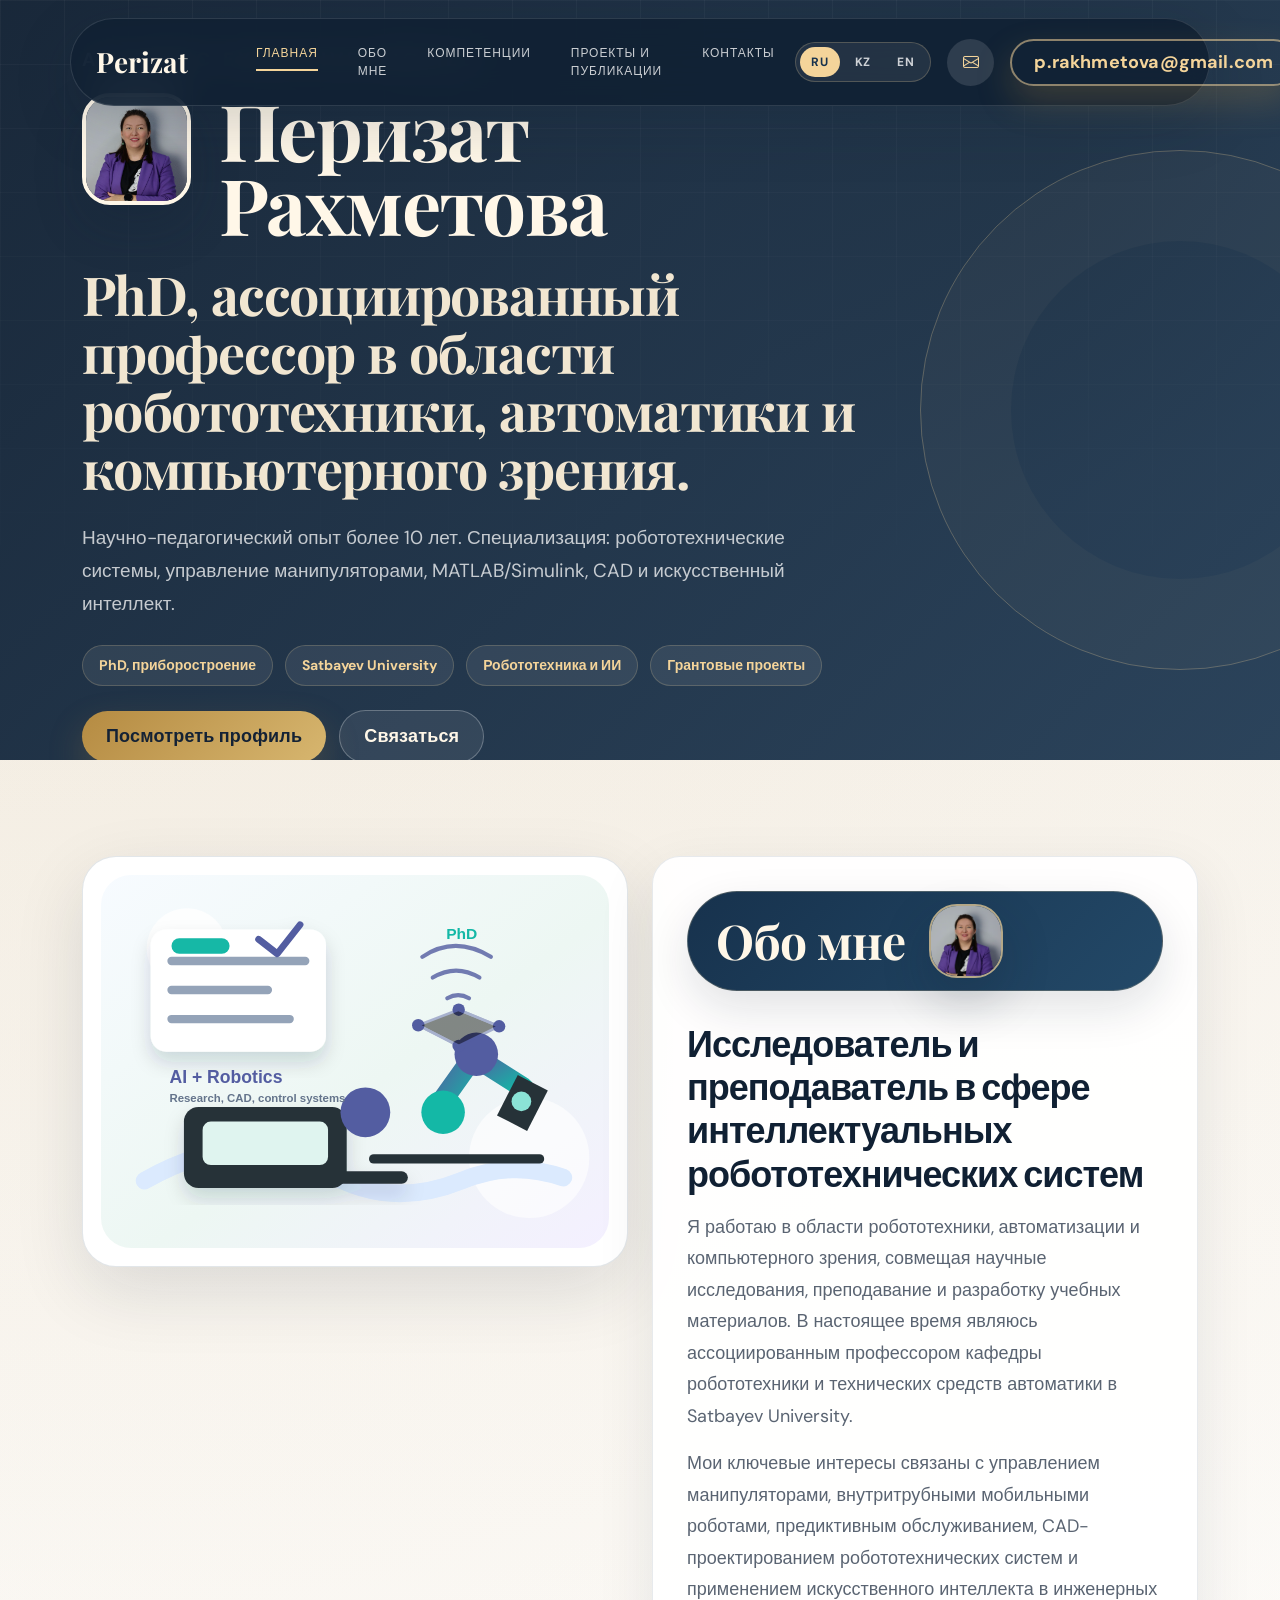
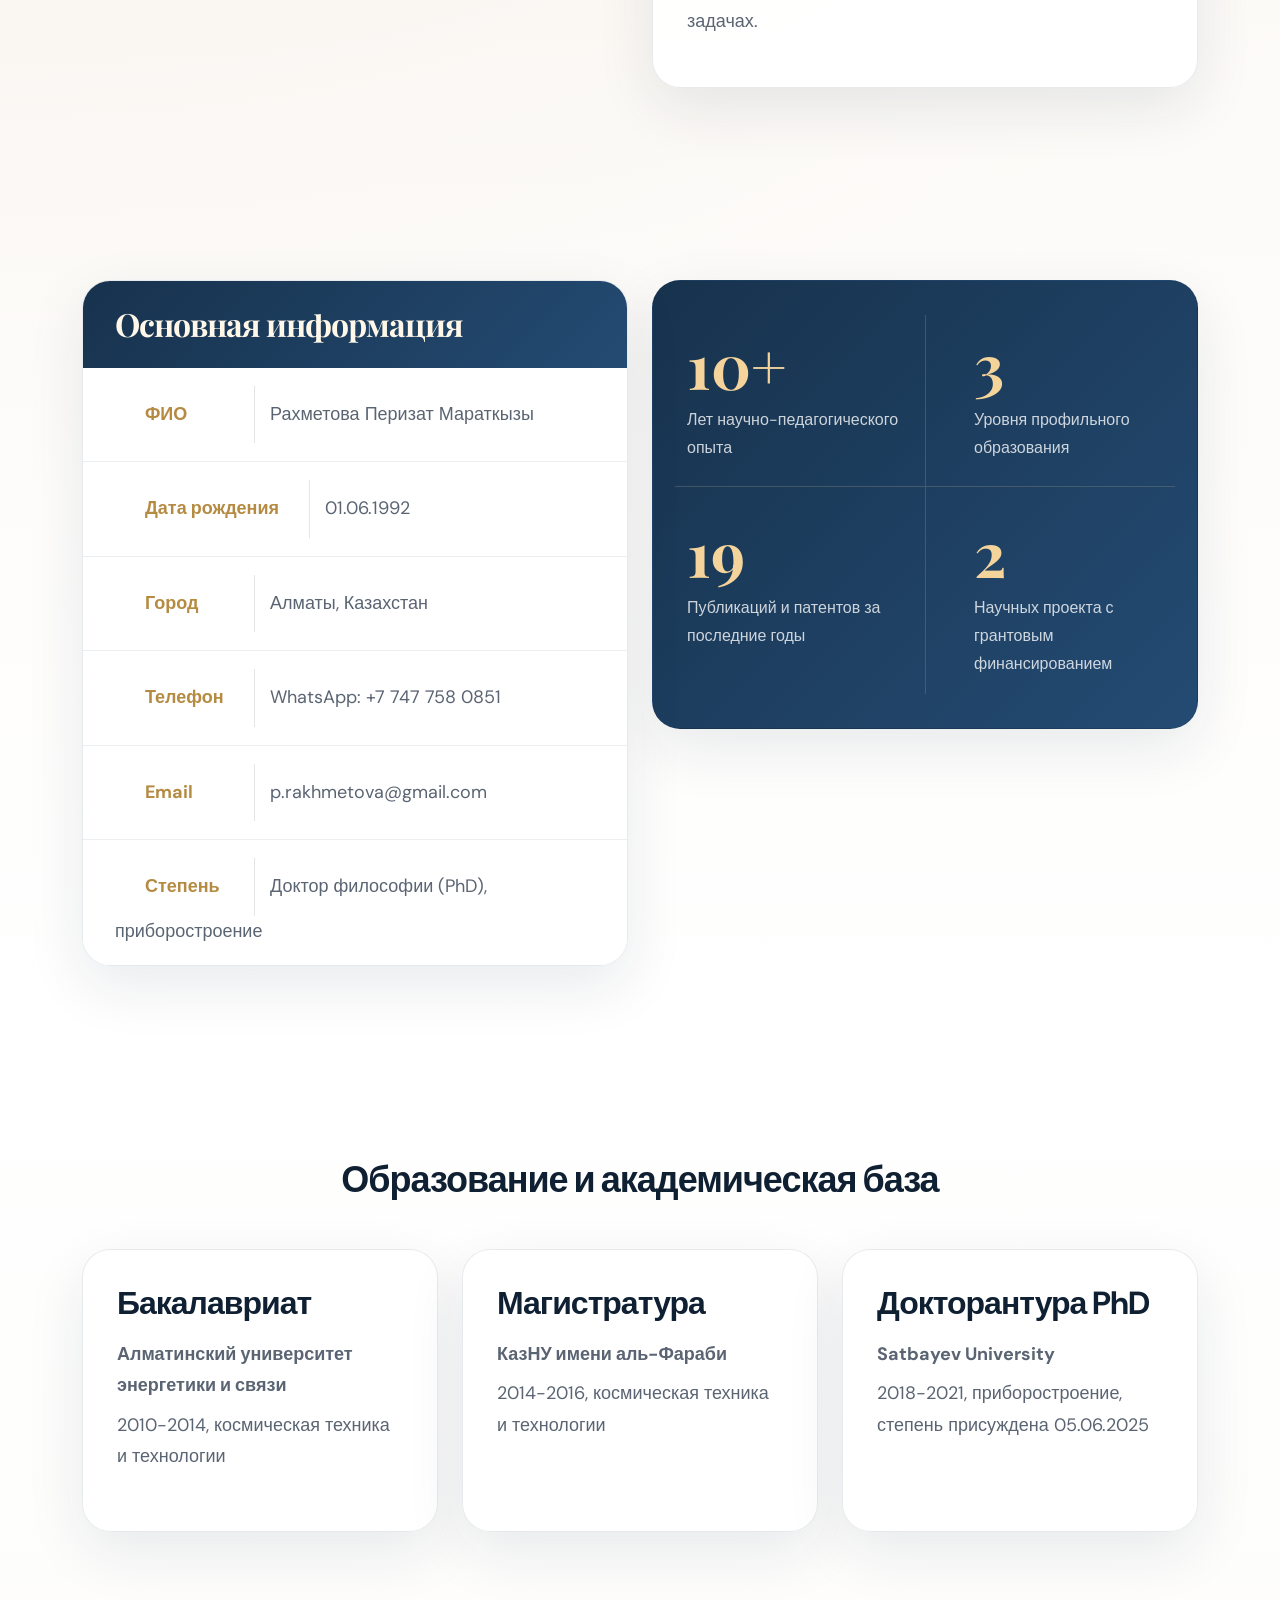
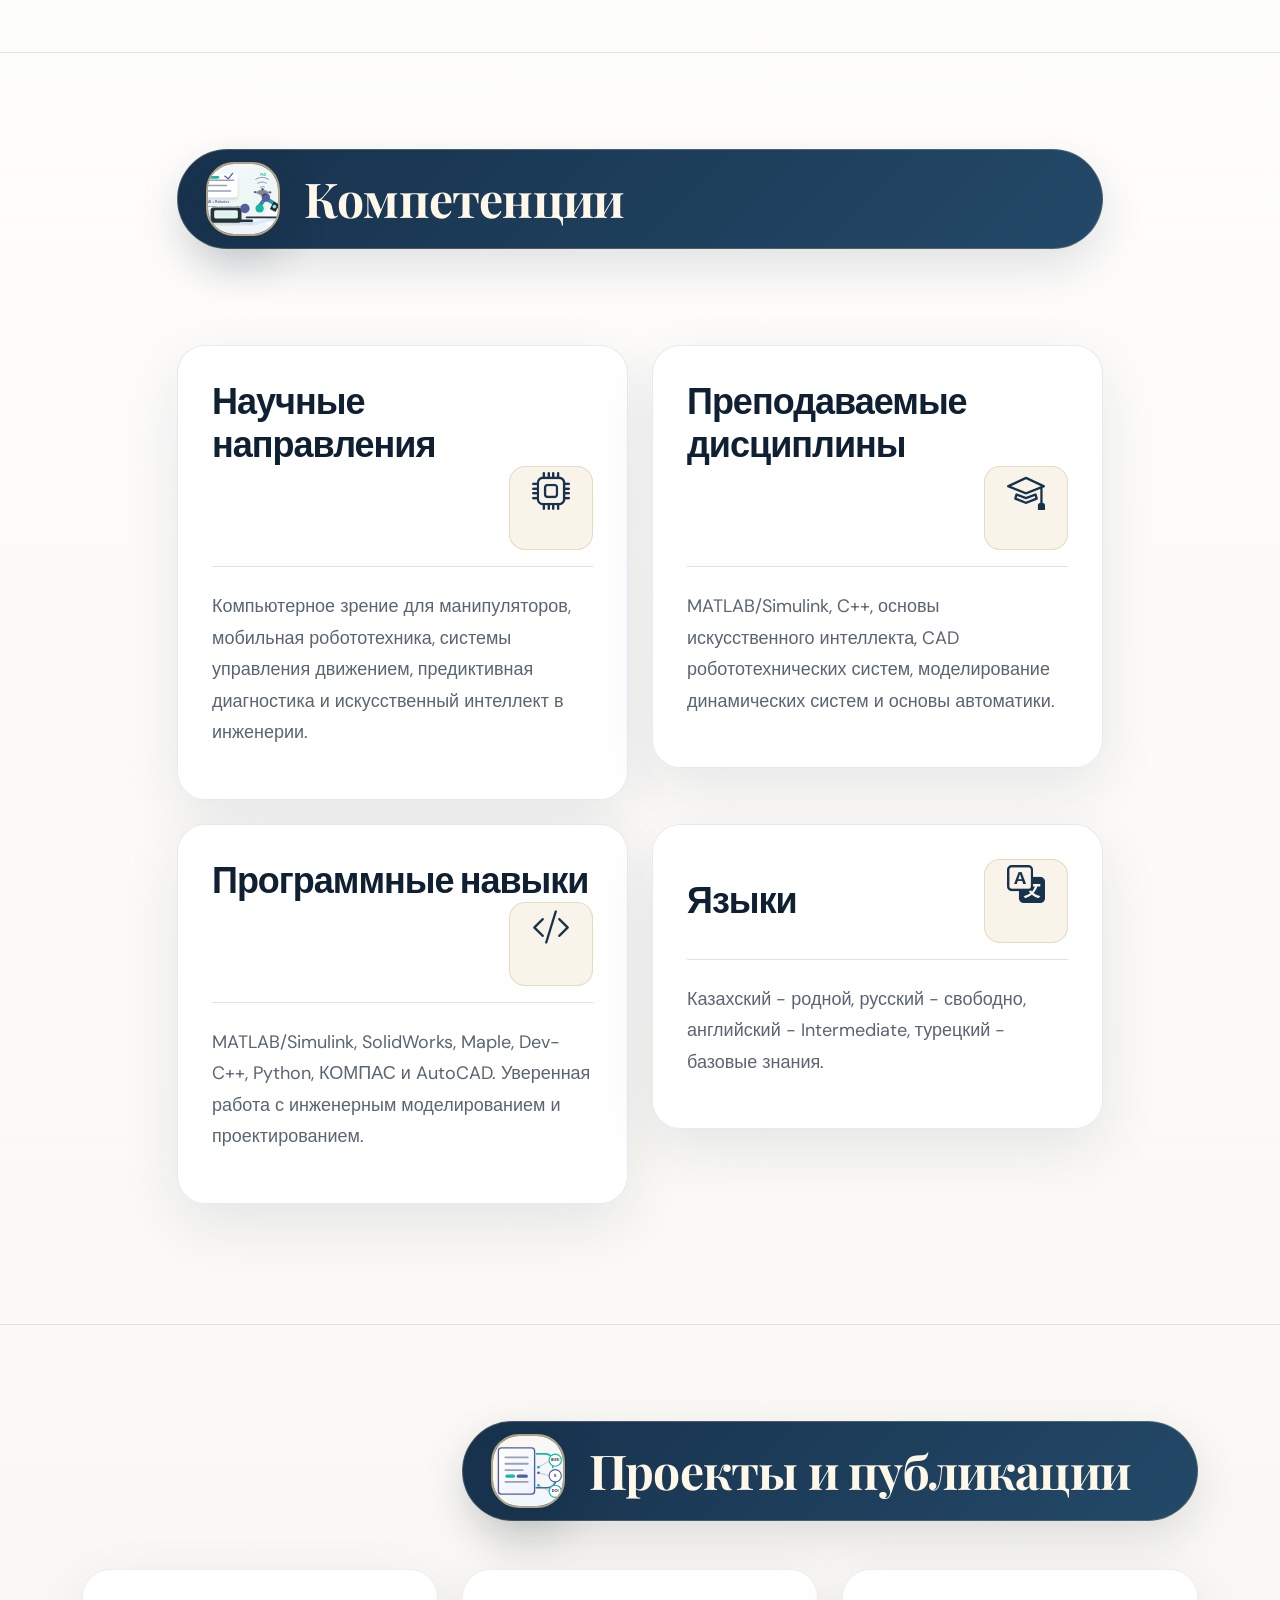
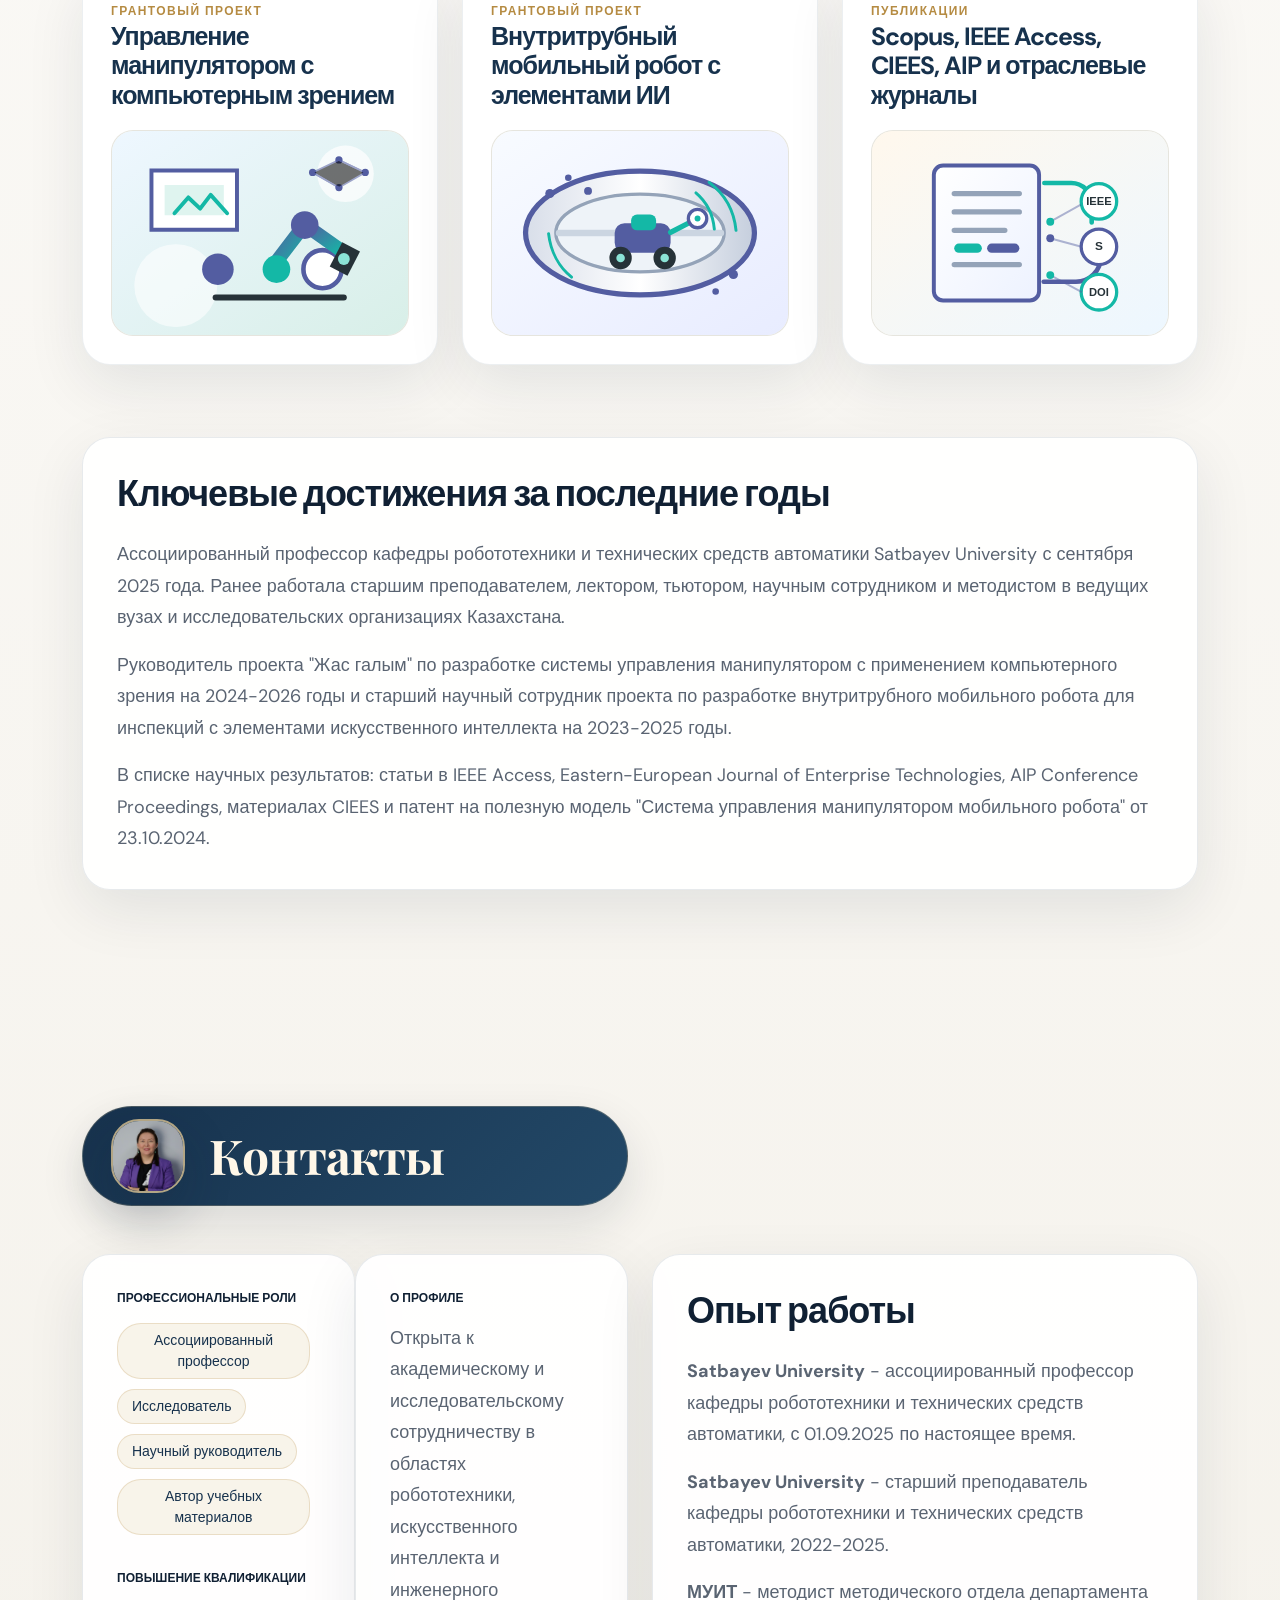
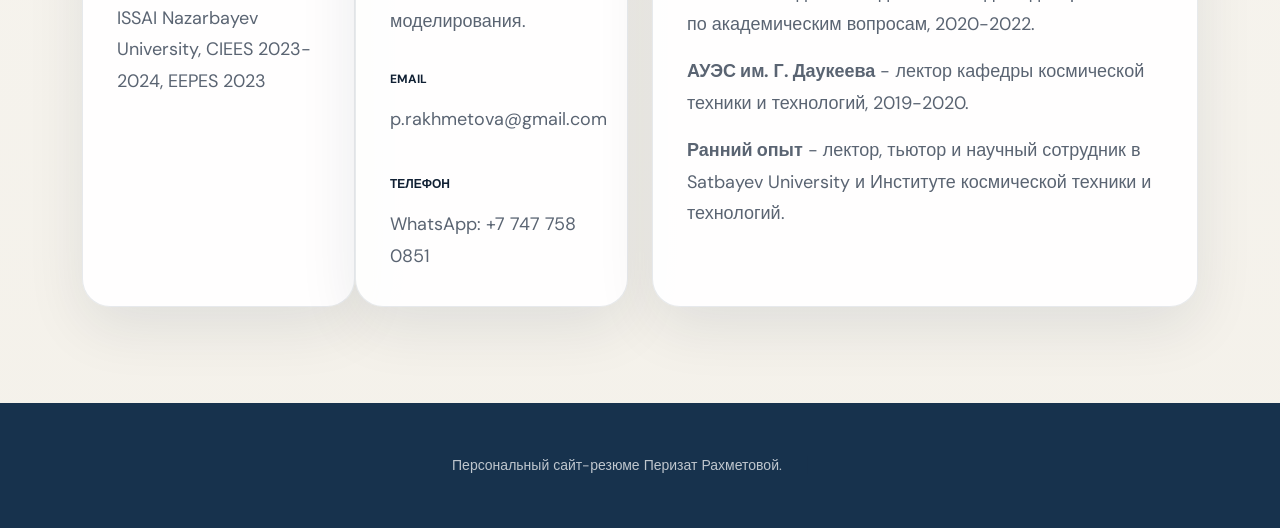
==== commit efff86cf: "Add professional Kazakh and English profile versions" ====
--- a/index.html
+++ b/index.html
@@ -63,9 +63,22 @@
                         <li class="nav-item">
                             <a class="nav-link click-scroll" href="#section_5">Контакты</a>
                         </li>
+
+                        <li class="nav-item d-lg-none mt-2">
+                            <div class="language-switcher">
+                                <a href="index.html" class="active">RU</a>
+                                <a href="kz.html">KZ</a>
+                                <a href="en.html">EN</a>
+                            </div>
+                        </li>
                     </ul>
 
                     <div class="d-lg-flex align-items-center d-none ms-auto">
+                        <div class="language-switcher me-3">
+                            <a href="index.html" class="active">RU</a>
+                            <a href="kz.html">KZ</a>
+                            <a href="en.html">EN</a>
+                        </div>
                         <i class="navbar-icon bi-envelope me-3"></i>
                         <a class="custom-btn btn" href="mailto:p.rakhmetova@gmail.com">
                             p.rakhmetova@gmail.com
--- a/css/templatemo-first-portfolio-style.css
+++ b/css/templatemo-first-portfolio-style.css
@@ -1320,6 +1320,32 @@
   color: var(--primary-color);
 }
 
+.language-switcher {
+  align-items: center;
+  background: rgba(255, 255, 255, 0.08);
+  border: 1px solid rgba(244, 212, 154, 0.22);
+  border-radius: 999px;
+  display: inline-flex;
+  gap: 4px;
+  padding: 4px;
+}
+
+.language-switcher a {
+  border-radius: 999px;
+  color: rgba(255, 255, 255, 0.78);
+  font-size: 12px;
+  font-weight: var(--font-weight-bold);
+  letter-spacing: 0.08em;
+  line-height: 1;
+  padding: 9px 11px;
+}
+
+.language-switcher a.active,
+.language-switcher a:hover {
+  background: #f4d49a;
+  color: var(--primary-color);
+}
+
 .custom-btn {
   background: linear-gradient(135deg, #b58b42, #d7b66f);
   border: 0;
@@ -1677,6 +1703,16 @@
     color: var(--dark-color);
   }
 
+  .language-switcher {
+    background: #f8f4ea;
+    border-color: rgba(181, 139, 66, 0.28);
+    margin-bottom: 12px;
+  }
+
+  .language-switcher a {
+    color: var(--primary-color);
+  }
+
   .hero {
     min-height: auto;
     padding-top: 180px;
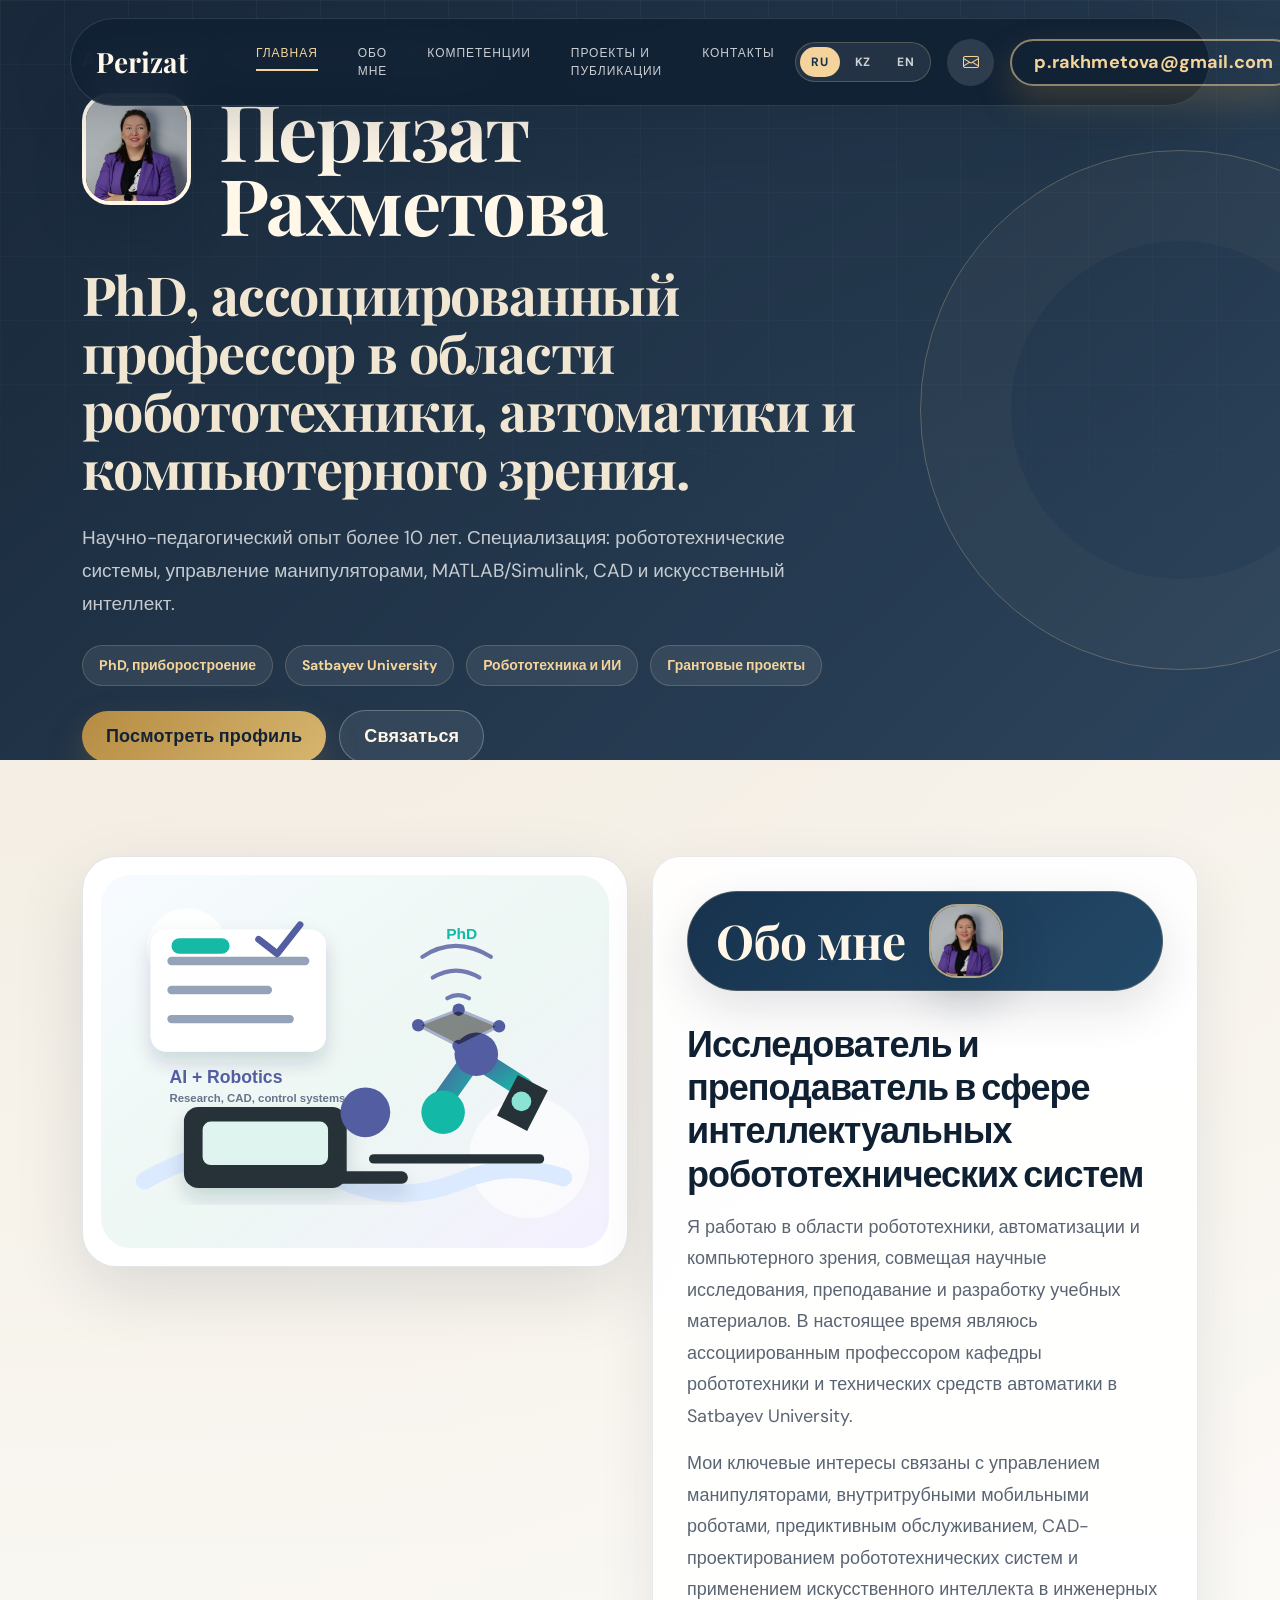
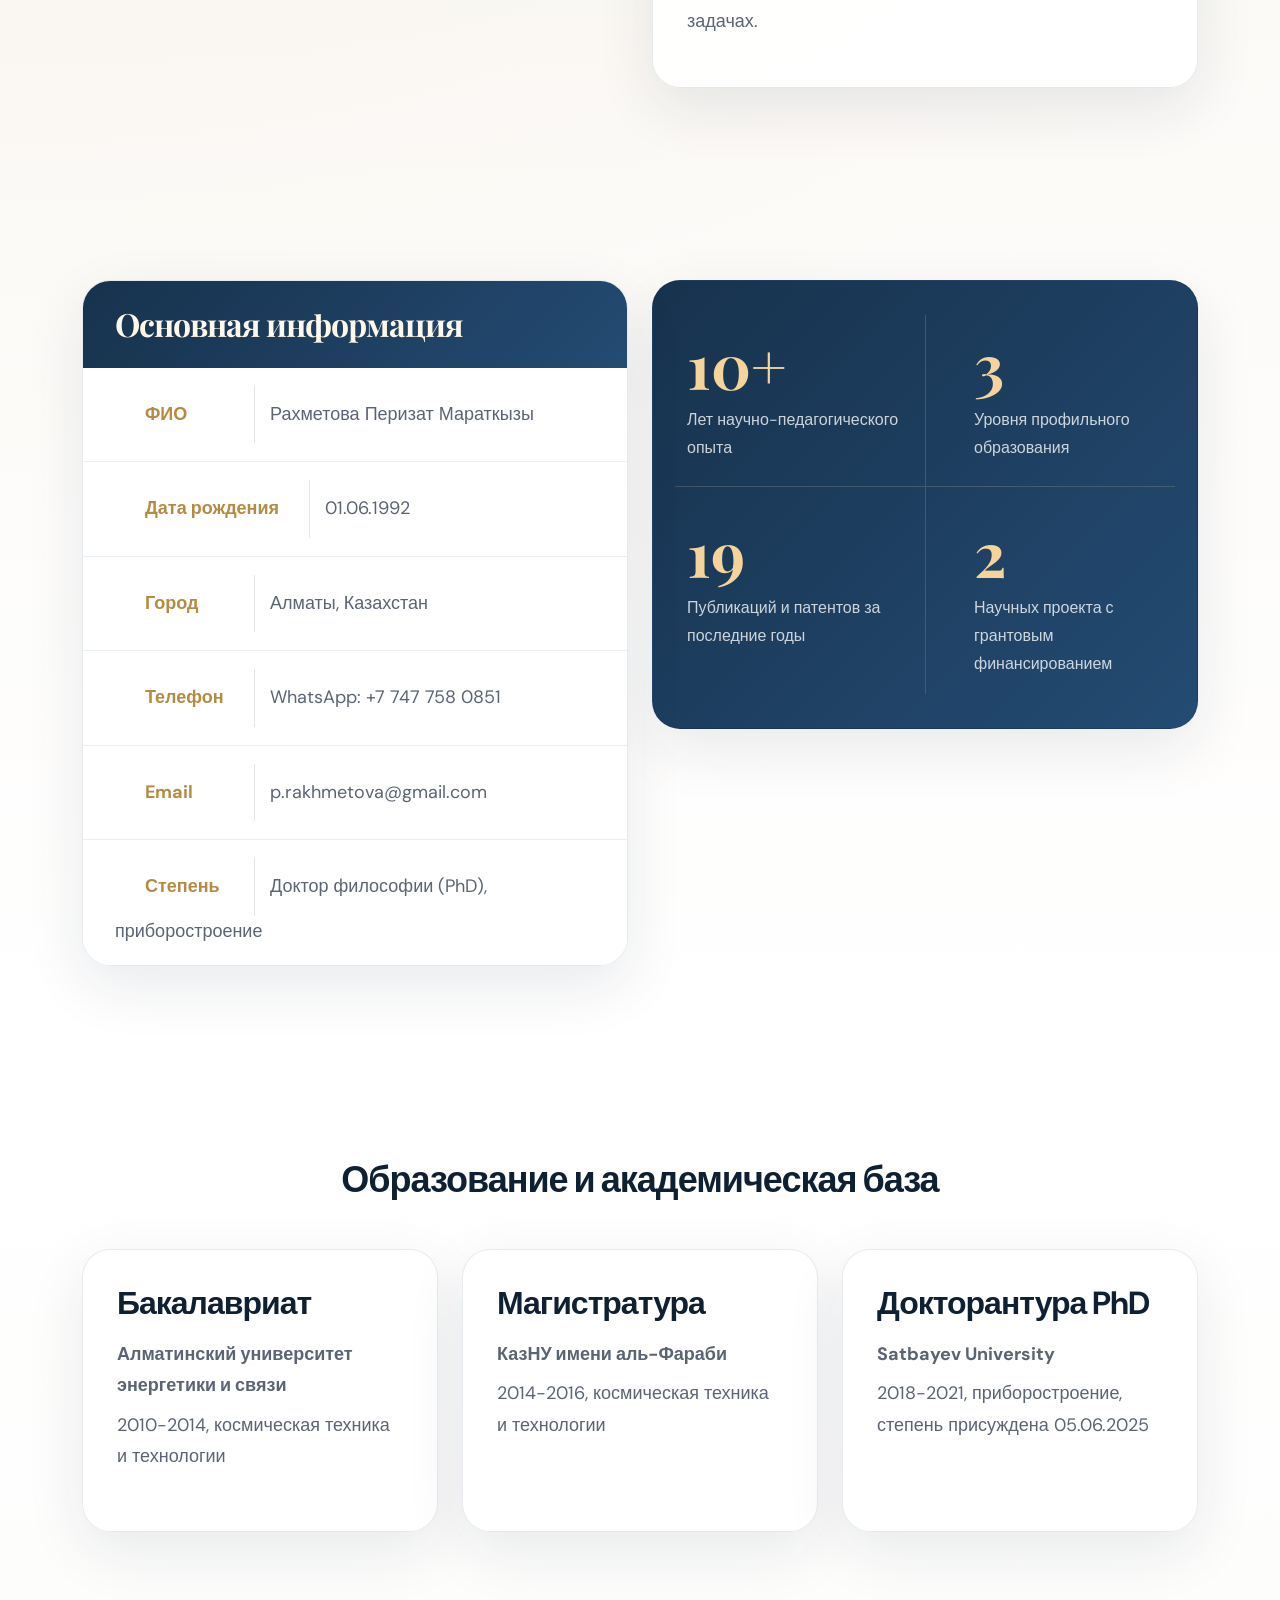
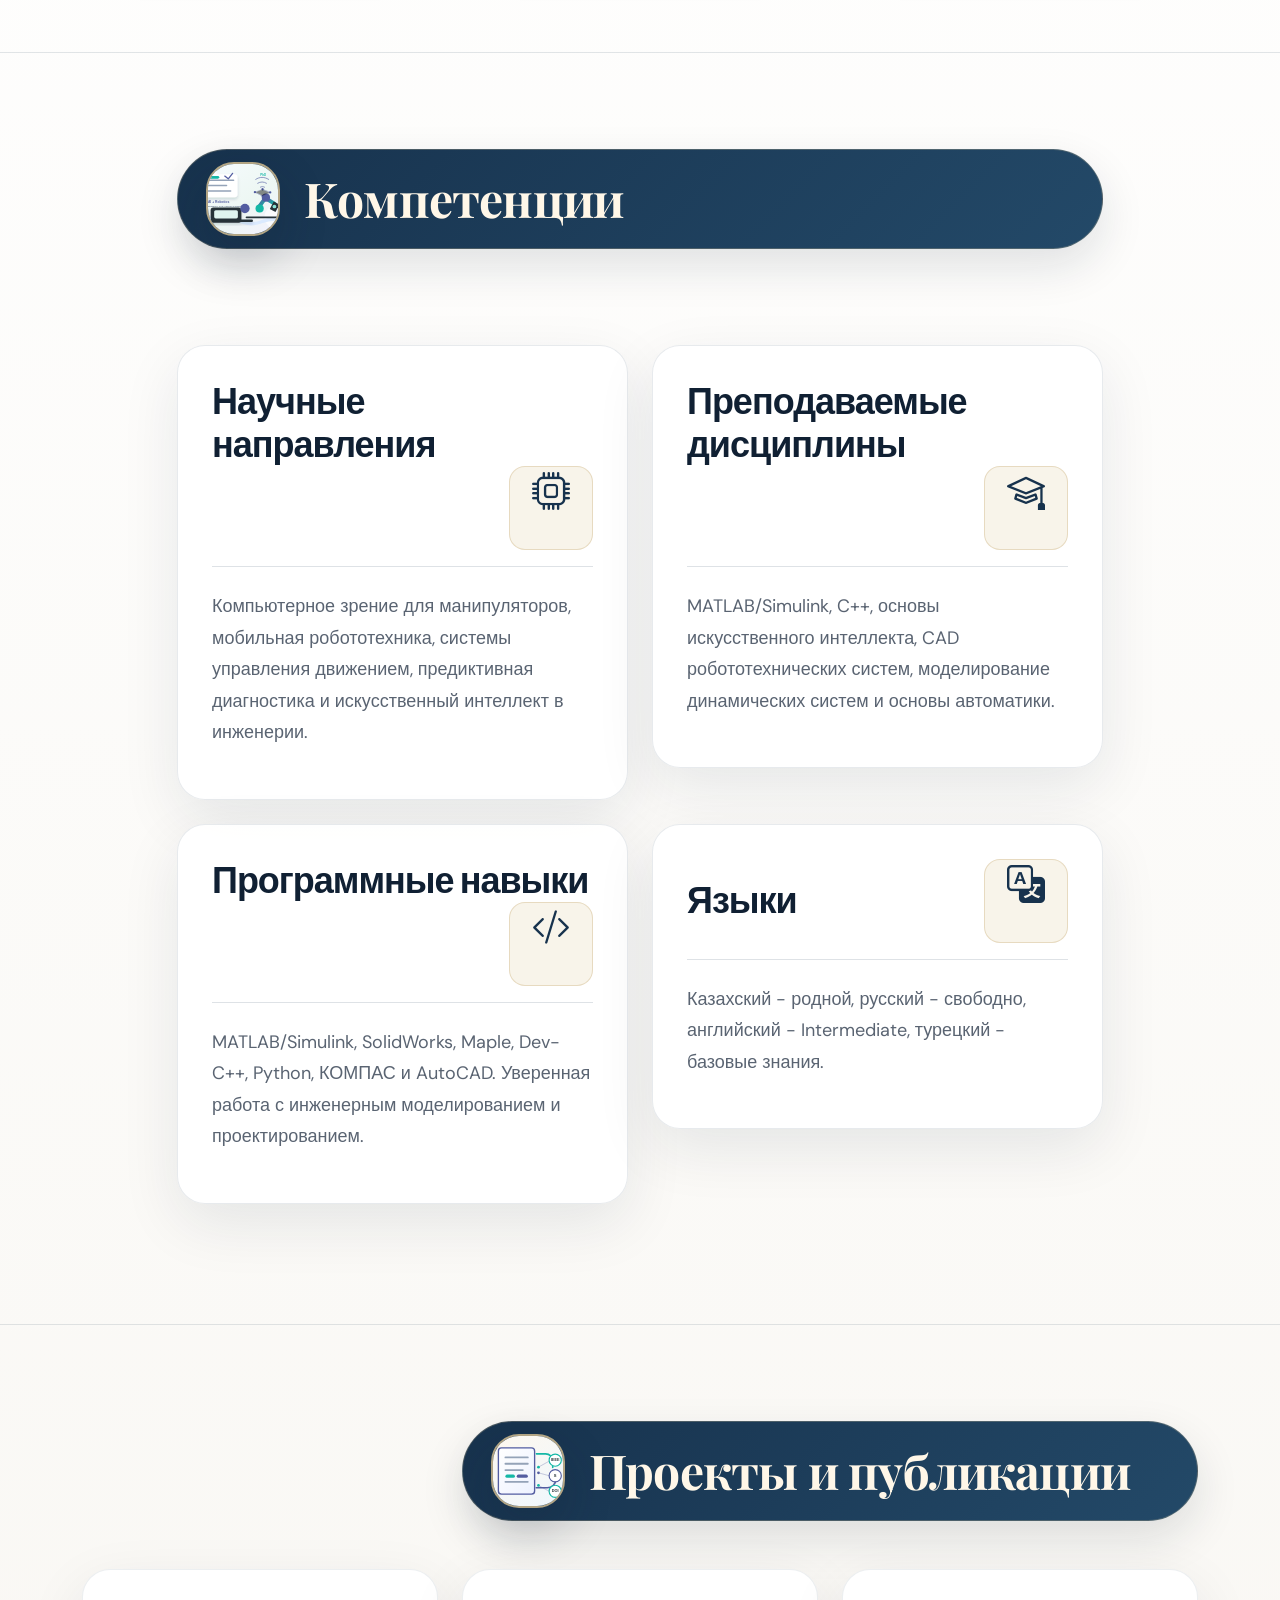
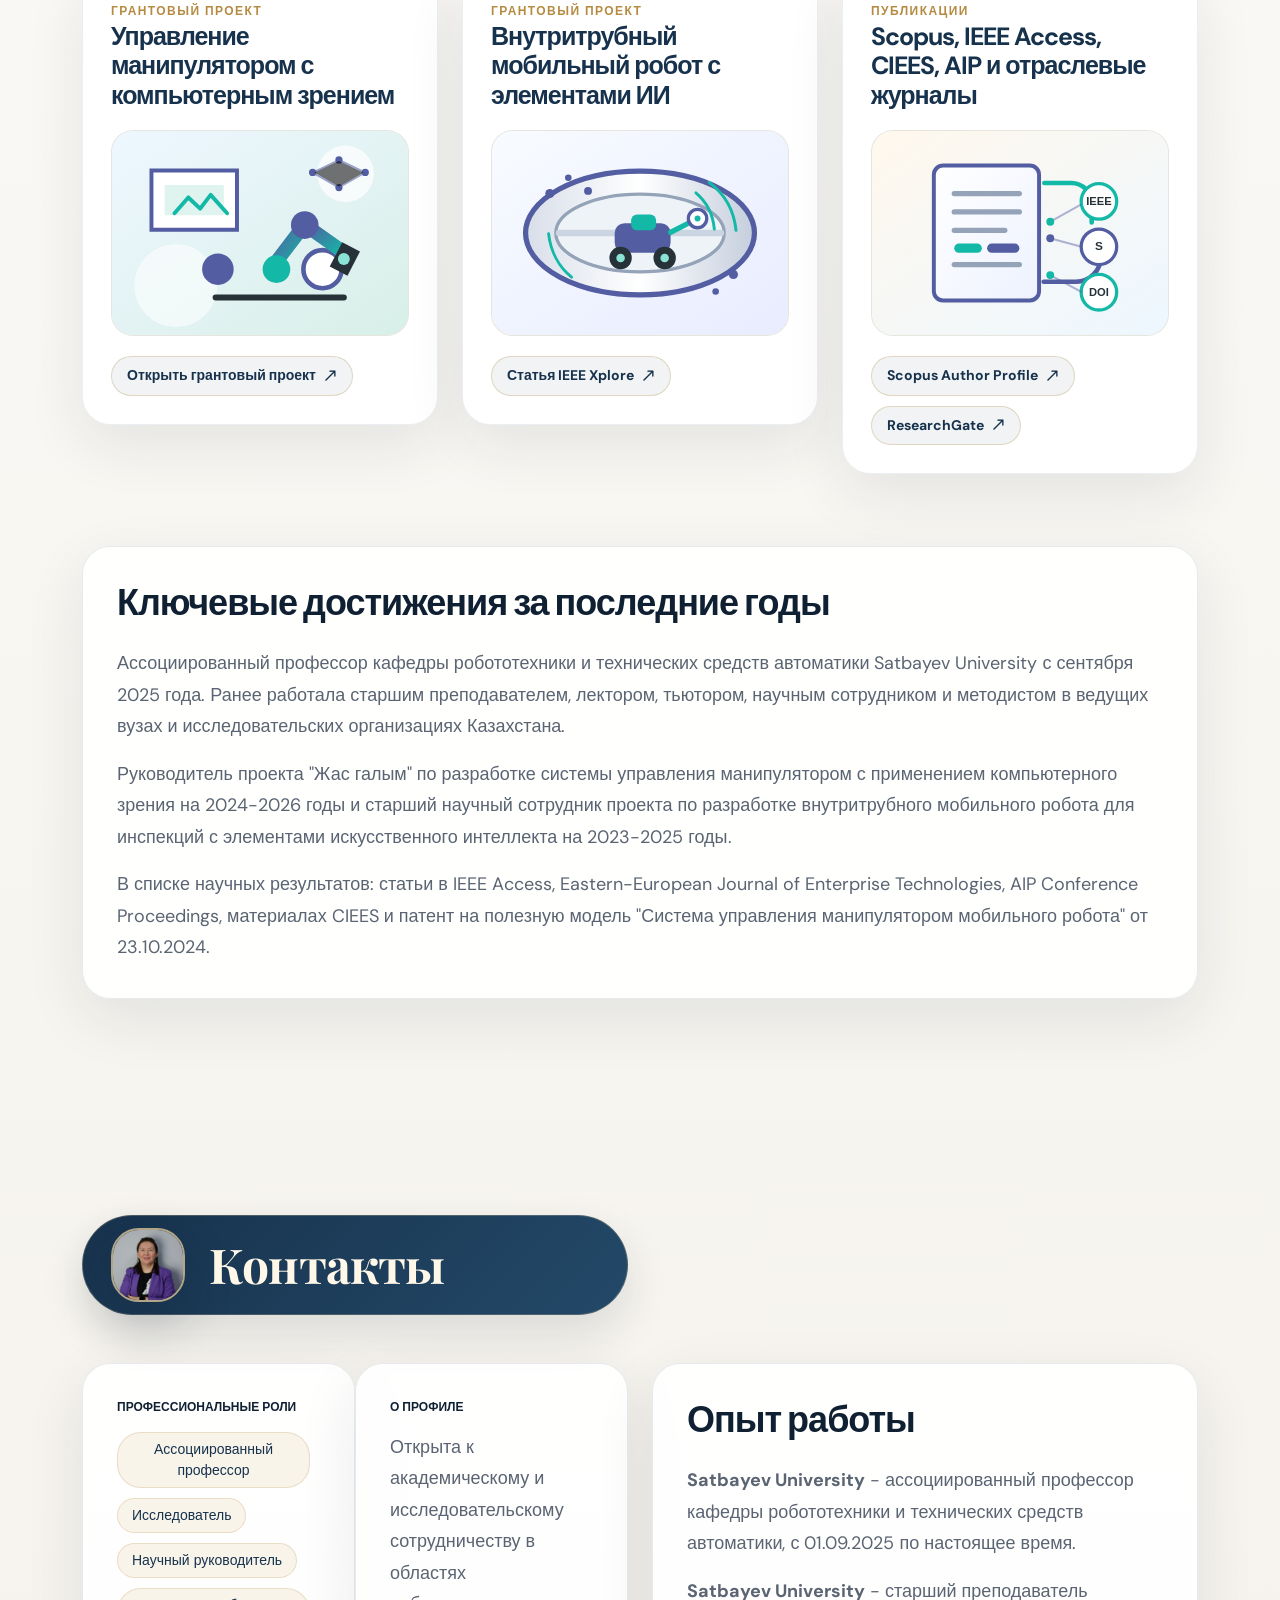
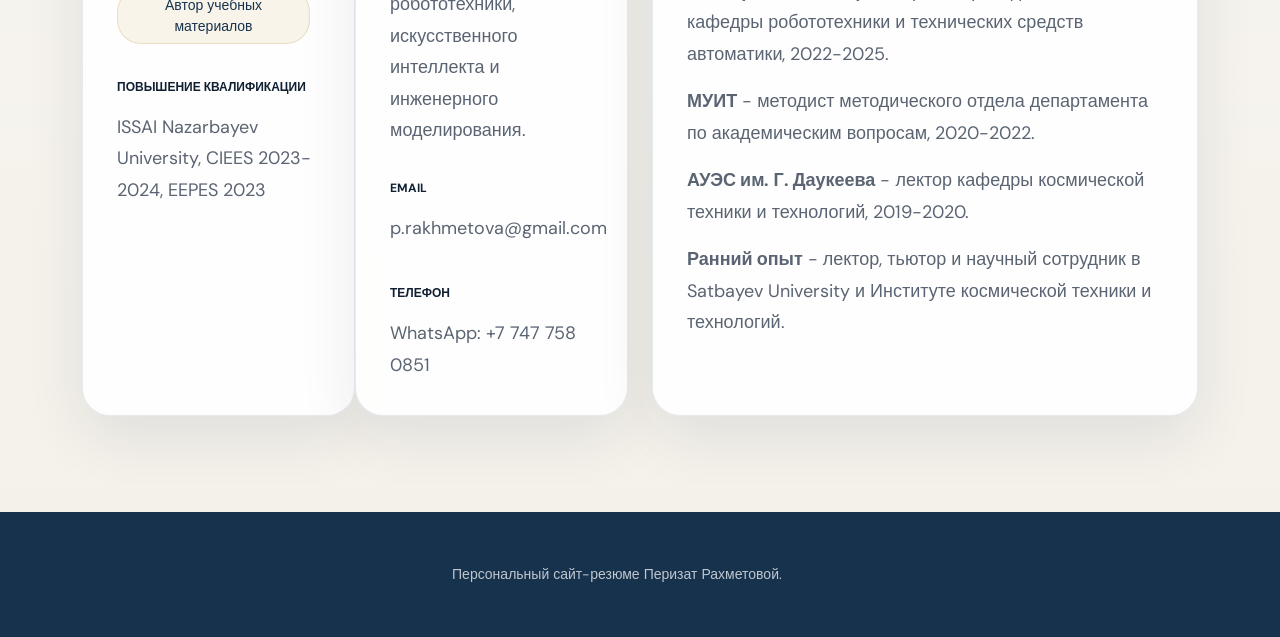
==== commit c91a7fa4: "Add research project and publication links" ====
--- a/index.html
+++ b/index.html
@@ -349,6 +349,9 @@
                                 <a href="images/projects/robot-vision.svg" class="popup-image">
                                     <img src="images/projects/robot-vision.svg" class="projects-image img-fluid" alt="Манипулятор и компьютерное зрение">
                                 </a>
+                                <div class="project-links">
+                                    <a href="https://science.satbayev.university/ru/science-projects/ap22685781-razrabotka-sistemy-upravleniya-manipulyatorom-s-primeneniem-kompyuternogo-zreniya-dlya-povysheniya-gibkosti-i-avtomatizatsii-protsessov" target="_blank" rel="noopener">Открыть грантовый проект</a>
+                                </div>
                             </div>
                         </div>
 
@@ -362,6 +365,9 @@
                                 <a href="images/projects/in-pipe-robot.svg" class="popup-image">
                                     <img src="images/projects/in-pipe-robot.svg" class="projects-image img-fluid" alt="Внутритрубный инспекционный робот">
                                 </a>
+                                <div class="project-links">
+                                    <a href="https://ieeexplore.ieee.org/abstract/document/11159233" target="_blank" rel="noopener">Статья IEEE Xplore</a>
+                                </div>
                             </div>
                         </div>
 
@@ -375,6 +381,10 @@
                                 <a href="images/projects/research-publications.svg" class="popup-image">
                                     <img src="images/projects/research-publications.svg" class="projects-image img-fluid" alt="Научные публикации и цитирование">
                                 </a>
+                                <div class="project-links">
+                                    <a href="https://www.scopus.com/authid/detail.uri?authorId=58754611600" target="_blank" rel="noopener">Scopus Author Profile</a>
+                                    <a href="https://www.researchgate.net/profile/Perizat-Rakhmetova/research" target="_blank" rel="noopener">ResearchGate</a>
+                                </div>
                             </div>
                         </div>
 
--- a/css/templatemo-first-portfolio-style.css
+++ b/css/templatemo-first-portfolio-style.css
@@ -1651,6 +1651,39 @@
   transform: none;
 }
 
+.project-links {
+  display: flex;
+  flex-wrap: wrap;
+  gap: 10px;
+  margin-top: 20px;
+}
+
+.project-links a {
+  align-items: center;
+  background: rgba(23, 50, 77, 0.06);
+  border: 1px solid rgba(181, 139, 66, 0.28);
+  border-radius: 999px;
+  color: var(--primary-color);
+  display: inline-flex;
+  font-size: 14px;
+  font-weight: var(--font-weight-bold);
+  line-height: 1.25;
+  padding: 10px 15px;
+}
+
+.project-links a::after {
+  content: "\F144";
+  font-family: "bootstrap-icons";
+  font-size: 13px;
+  margin-left: 8px;
+}
+
+.project-links a:hover {
+  background: var(--primary-color);
+  border-color: var(--primary-color);
+  color: #f4d49a;
+}
+
 .contact-info {
   border-radius: 28px;
   padding: 34px;
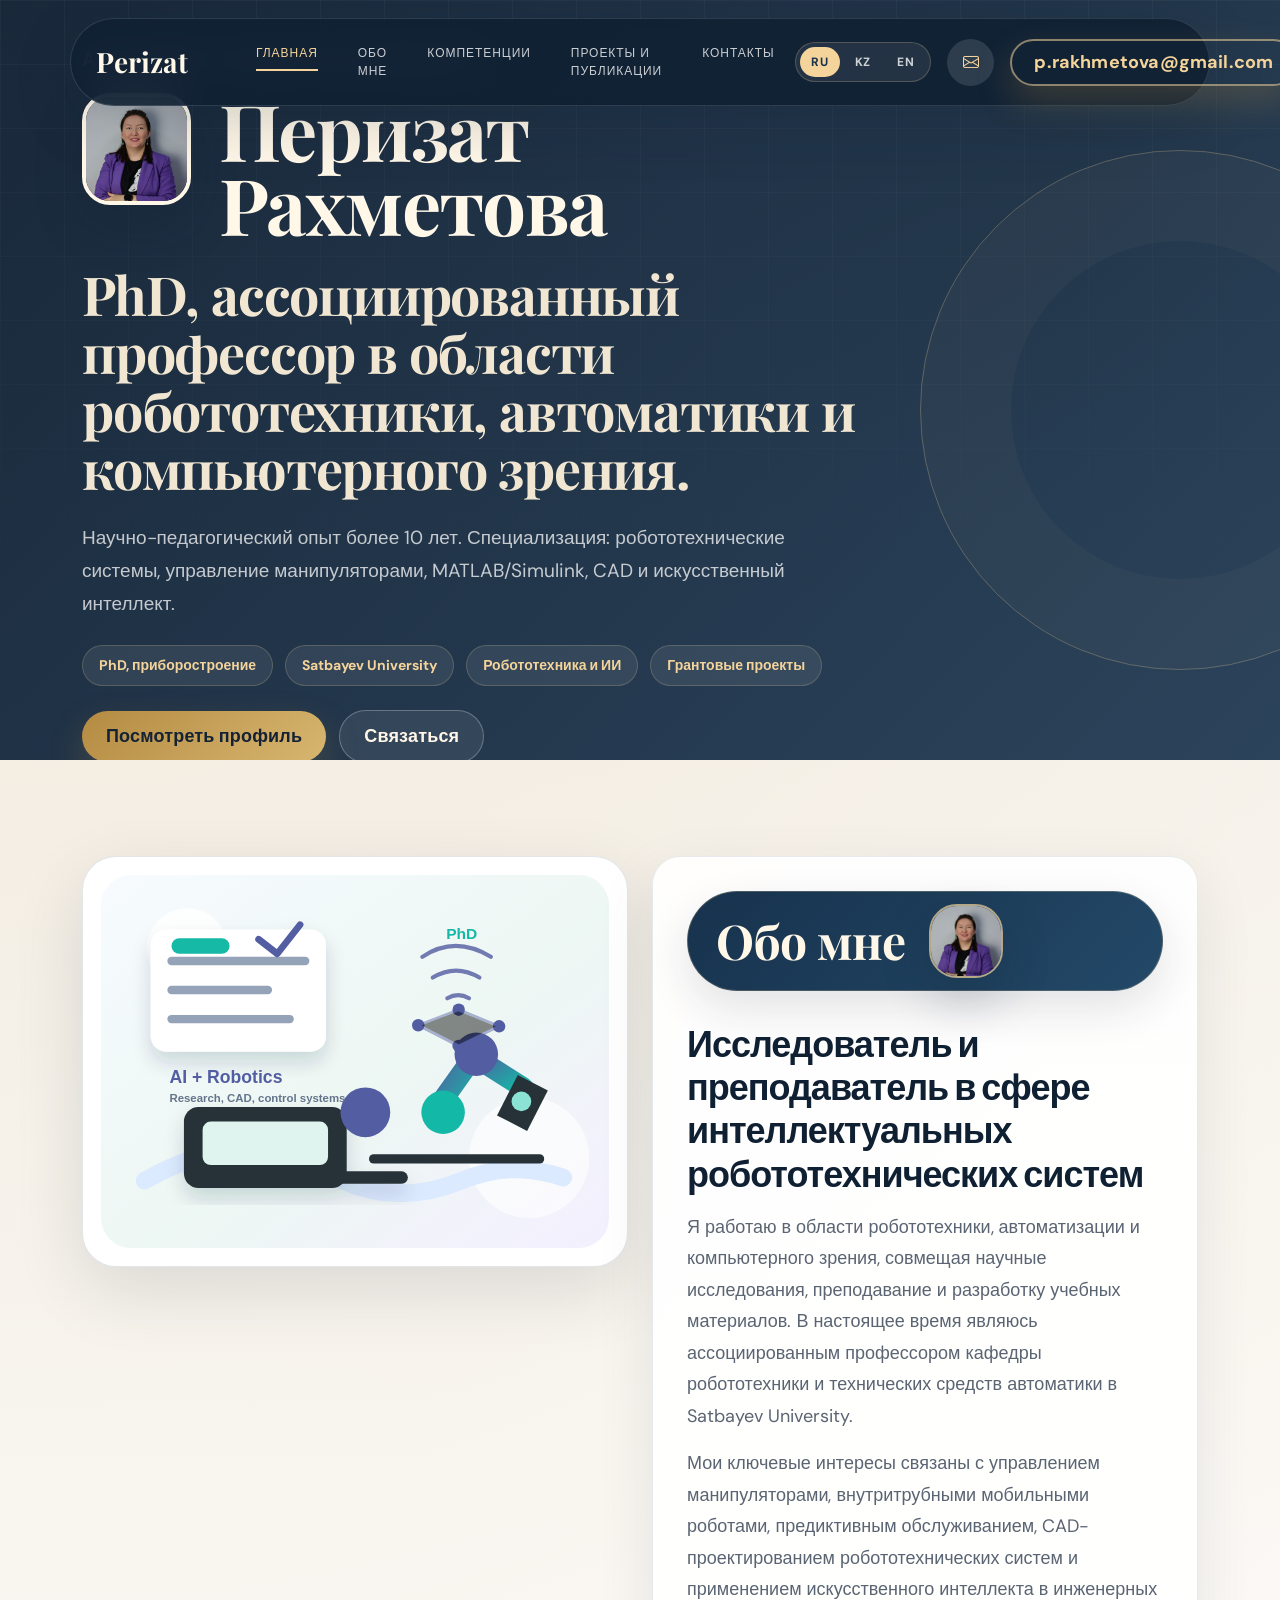
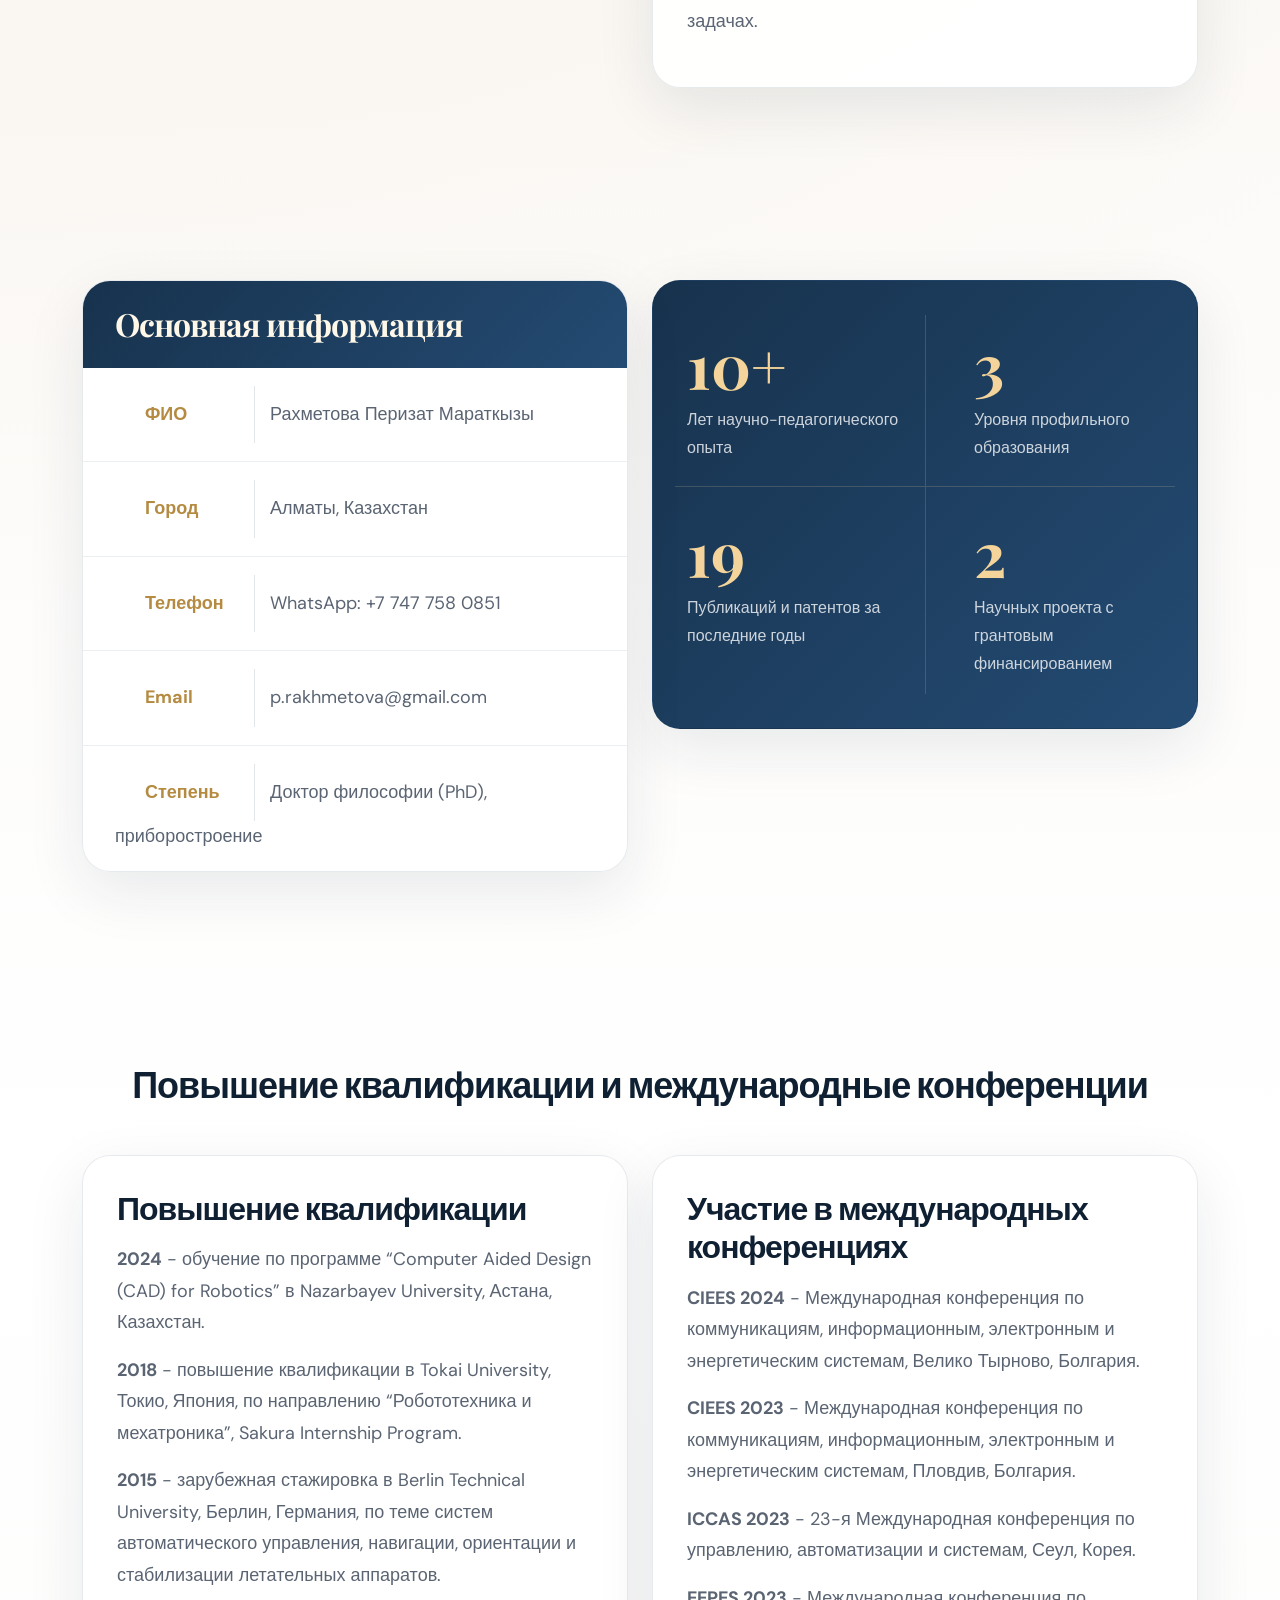
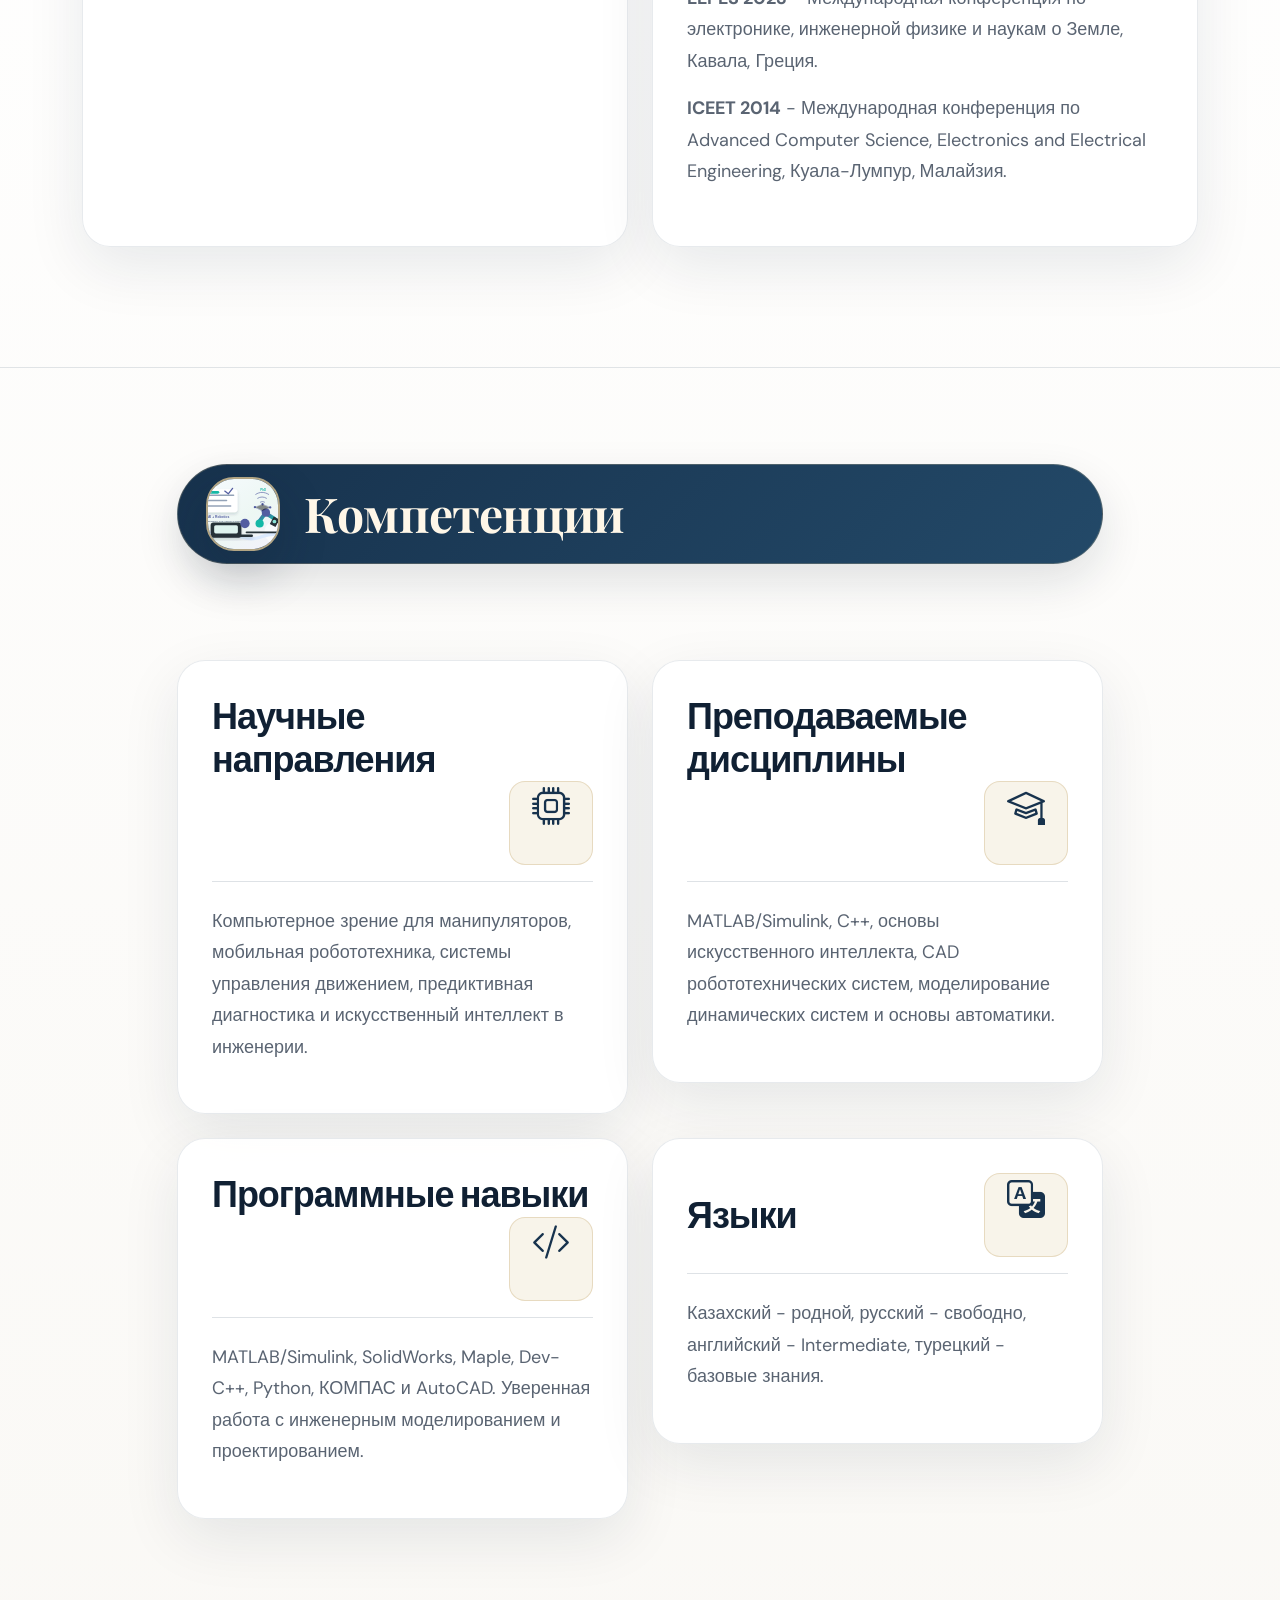
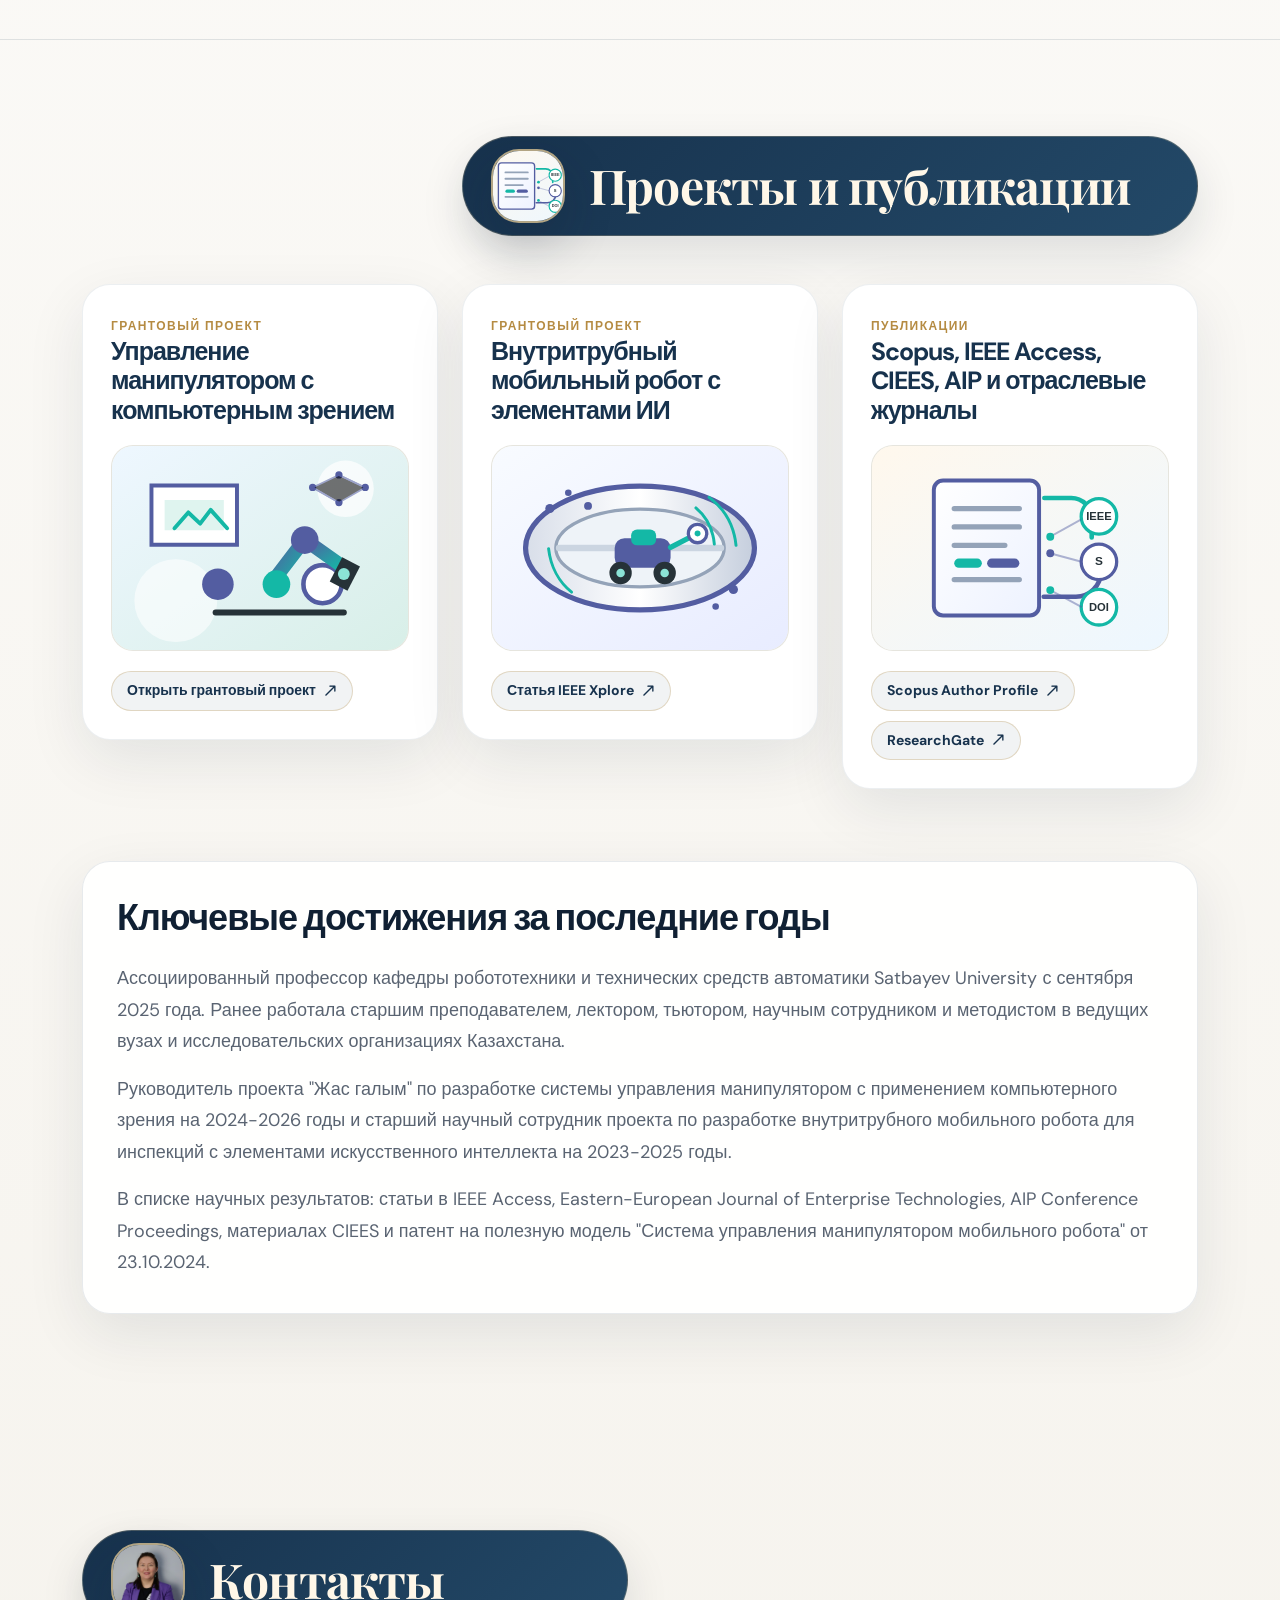
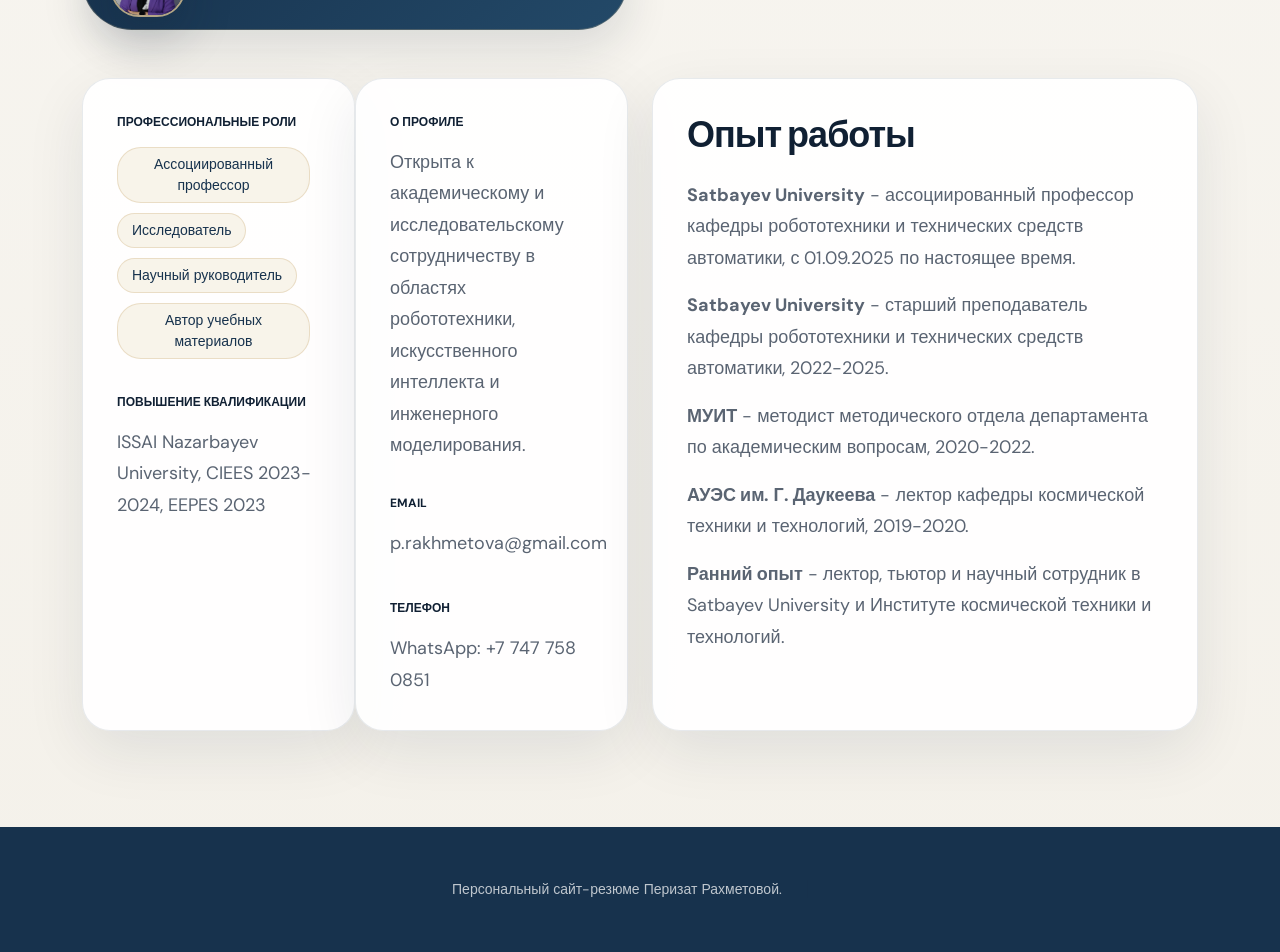
==== commit 3df23137: "Replace education section with professional development" ====
--- a/index.html
+++ b/index.html
@@ -164,11 +164,6 @@
                                     </p>
 
                                     <p>
-                                        <span class="profile-small-title">Дата рождения</span>
-                                        <span>01.06.1992</span>
-                                    </p>
-
-                                    <p>
                                         <span class="profile-small-title">Город</span>
                                         <span>Алматы, Казахстан</span>
                                     </p>
@@ -224,30 +219,26 @@
                 <div class="container">
                     <div class="row">
                         <div class="col-lg-12 col-12">
-                            <h3 class="text-center mb-5">Образование и академическая база</h3>
-                        </div>
-
-                        <div class="col-lg-4 col-md-6 col-12 mb-4">
+                            <h3 class="text-center mb-5">Повышение квалификации и международные конференции</h3>
+                        </div>
+
+                        <div class="col-lg-6 col-md-12 col-12 mb-4">
                             <div class="services-thumb h-100">
-                                <h4 class="mb-3">Бакалавриат</h4>
-                                <p class="mb-2"><strong>Алматинский университет энергетики и связи</strong></p>
-                                <p class="mb-0">2010-2014, космическая техника и технологии</p>
-                            </div>
-                        </div>
-
-                        <div class="col-lg-4 col-md-6 col-12 mb-4">
+                                <h4 class="mb-3">Повышение квалификации</h4>
+                                <p class="mb-3"><strong>2024</strong> - обучение по программе “Computer Aided Design (CAD) for Robotics” в Nazarbayev University, Астана, Казахстан.</p>
+                                <p class="mb-3"><strong>2018</strong> - повышение квалификации в Tokai University, Токио, Япония, по направлению “Робототехника и мехатроника”, Sakura Internship Program.</p>
+                                <p class="mb-0"><strong>2015</strong> - зарубежная стажировка в Berlin Technical University, Берлин, Германия, по теме систем автоматического управления, навигации, ориентации и стабилизации летательных аппаратов.</p>
+                            </div>
+                        </div>
+
+                        <div class="col-lg-6 col-md-12 col-12 mb-4">
                             <div class="services-thumb h-100">
-                                <h4 class="mb-3">Магистратура</h4>
-                                <p class="mb-2"><strong>КазНУ имени аль-Фараби</strong></p>
-                                <p class="mb-0">2014-2016, космическая техника и технологии</p>
-                            </div>
-                        </div>
-
-                        <div class="col-lg-4 col-md-6 col-12 mb-4">
-                            <div class="services-thumb h-100">
-                                <h4 class="mb-3">Докторантура PhD</h4>
-                                <p class="mb-2"><strong>Satbayev University</strong></p>
-                                <p class="mb-0">2018-2021, приборостроение, степень присуждена 05.06.2025</p>
+                                <h4 class="mb-3">Участие в международных конференциях</h4>
+                                <p class="mb-3"><strong>CIEES 2024</strong> - Международная конференция по коммуникациям, информационным, электронным и энергетическим системам, Велико Тырново, Болгария.</p>
+                                <p class="mb-3"><strong>CIEES 2023</strong> - Международная конференция по коммуникациям, информационным, электронным и энергетическим системам, Пловдив, Болгария.</p>
+                                <p class="mb-3"><strong>ICCAS 2023</strong> - 23-я Международная конференция по управлению, автоматизации и системам, Сеул, Корея.</p>
+                                <p class="mb-3"><strong>EEPES 2023</strong> - Международная конференция по электронике, инженерной физике и наукам о Земле, Кавала, Греция.</p>
+                                <p class="mb-0"><strong>ICEET 2014</strong> - Международная конференция по Advanced Computer Science, Electronics and Electrical Engineering, Куала-Лумпур, Малайзия.</p>
                             </div>
                         </div>
                     </div>
